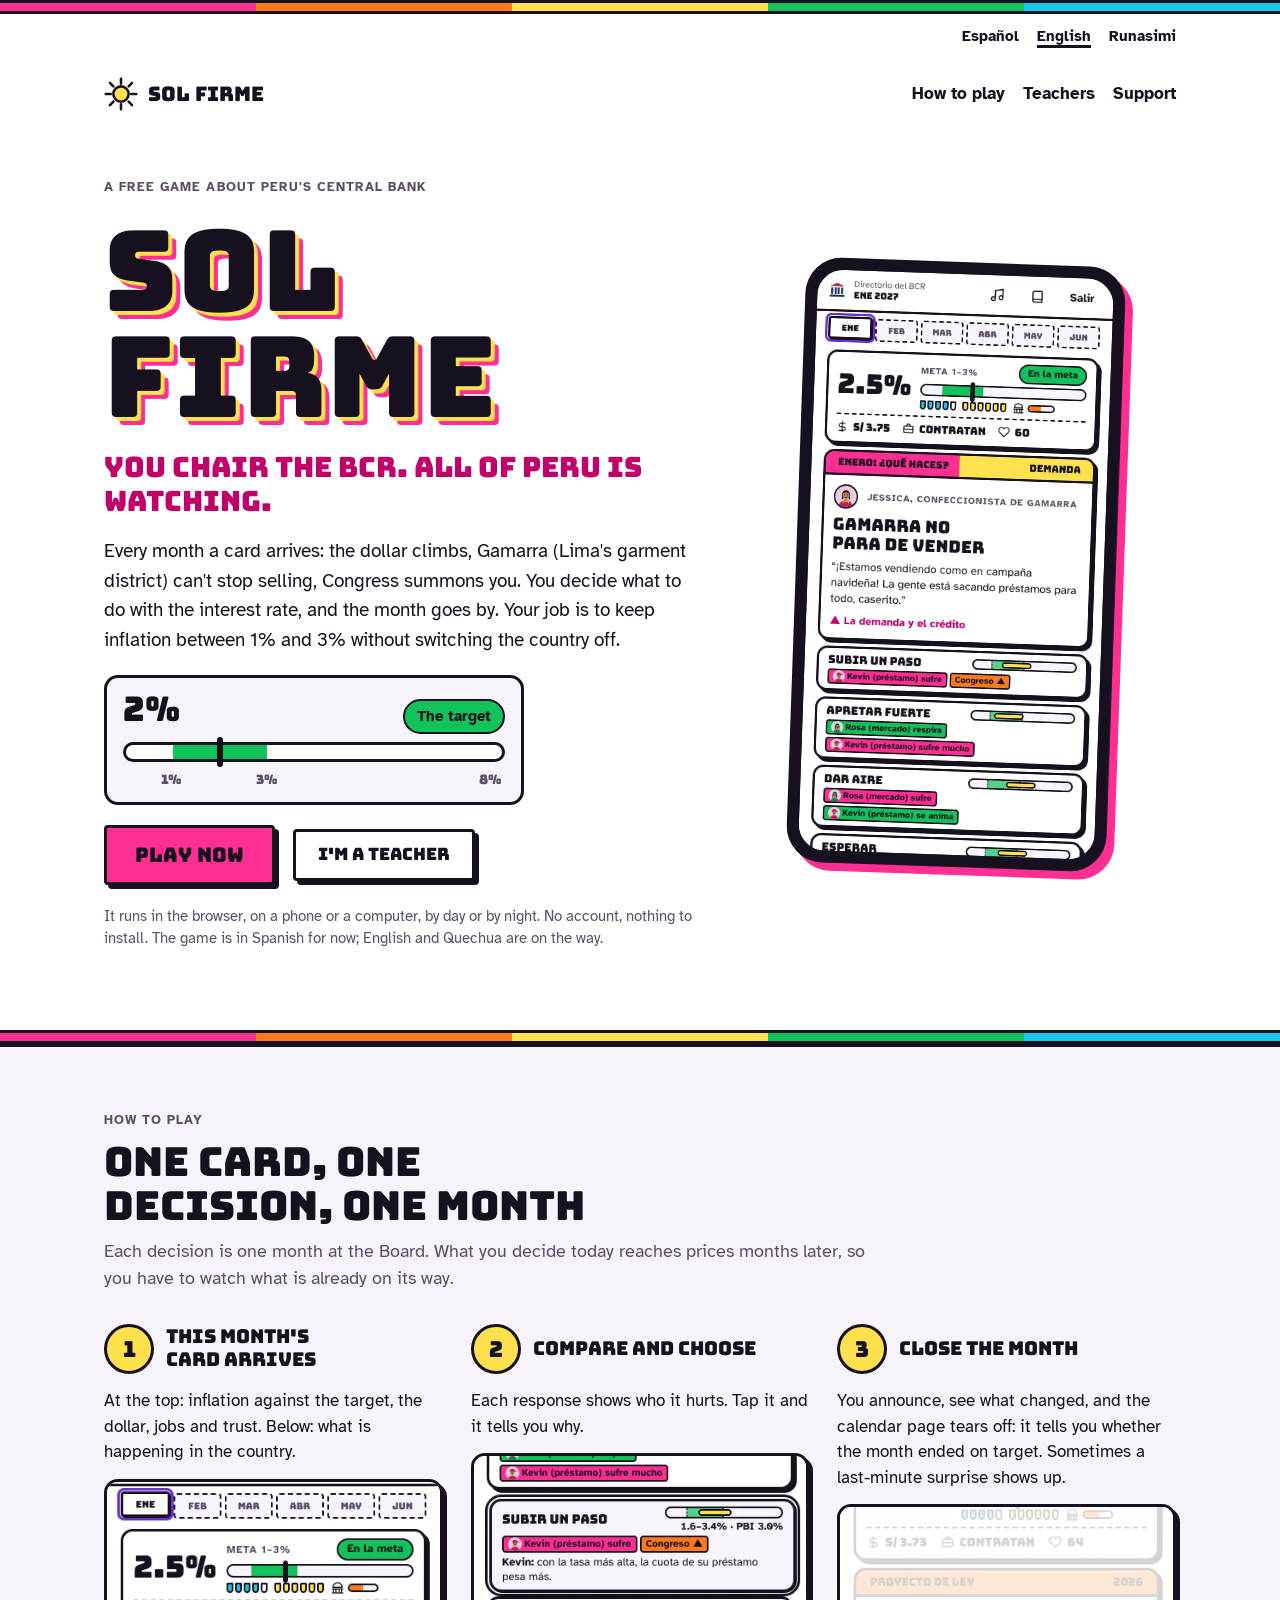
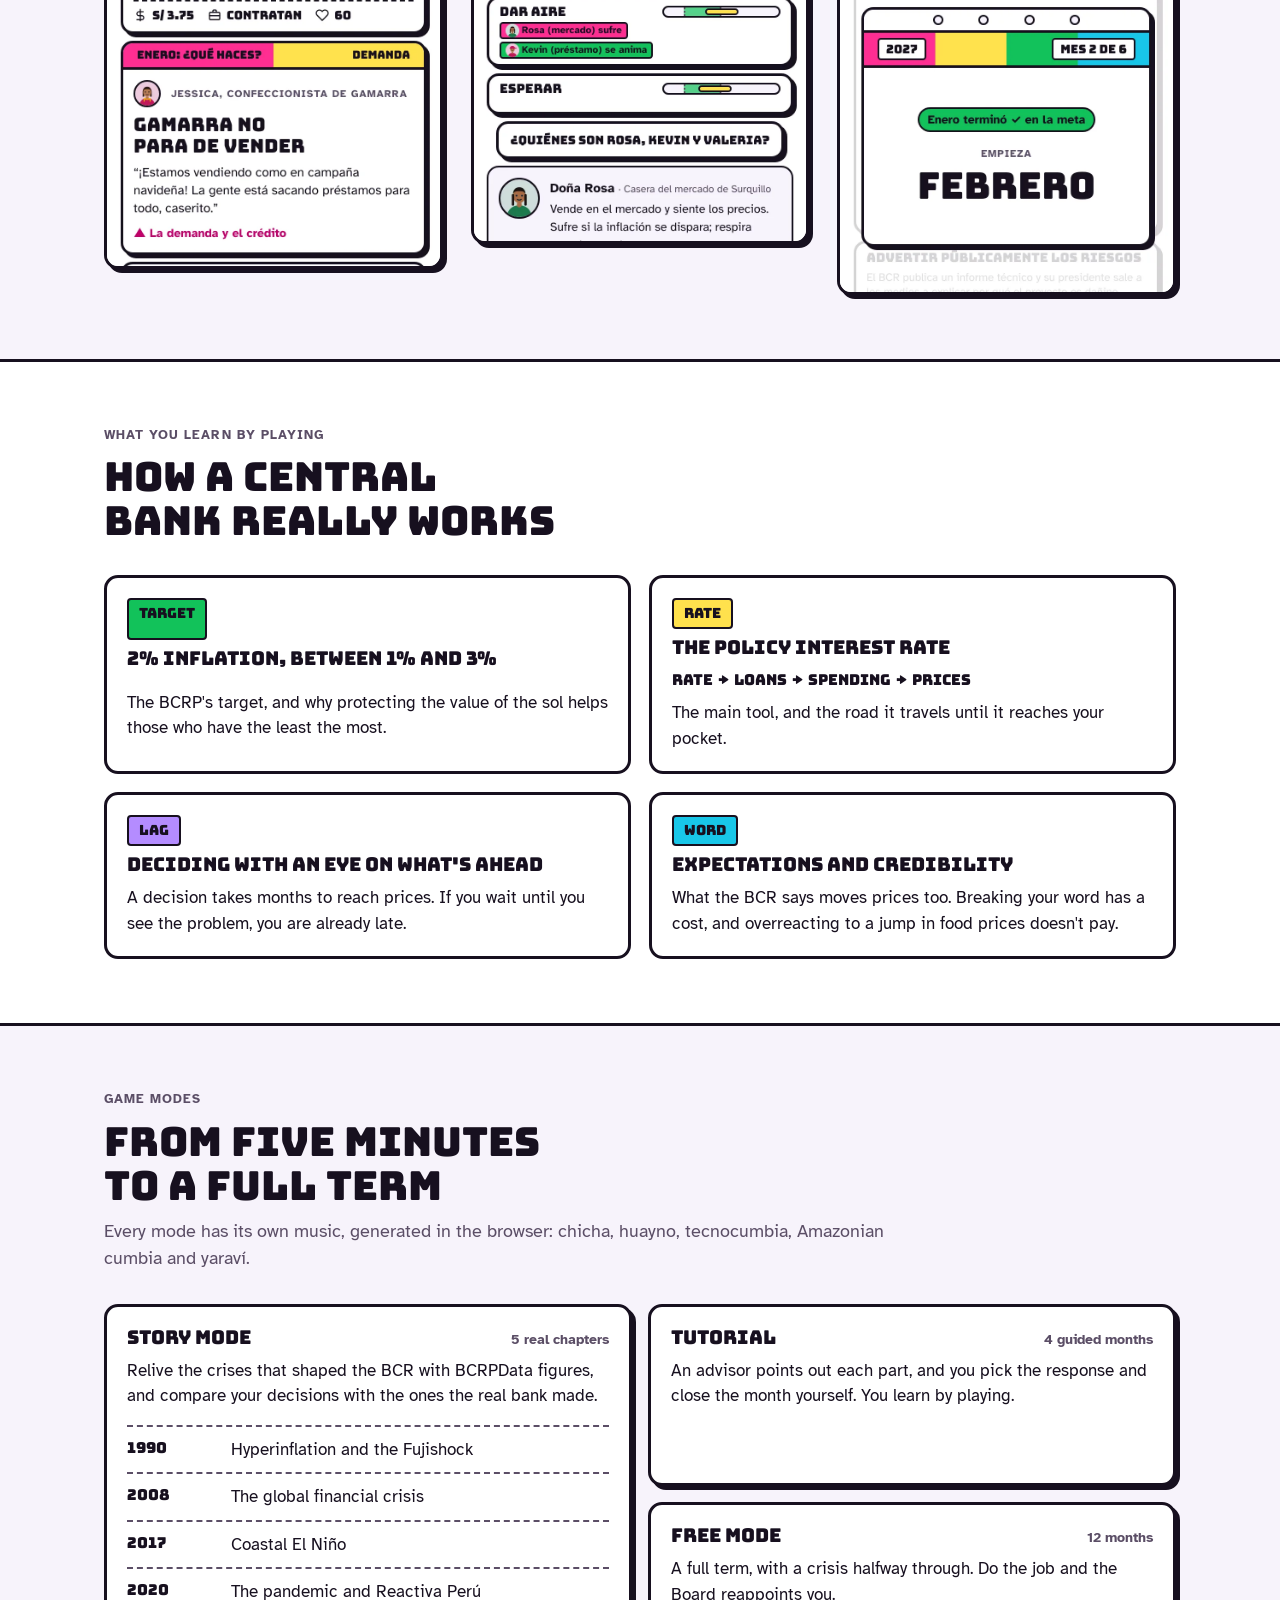
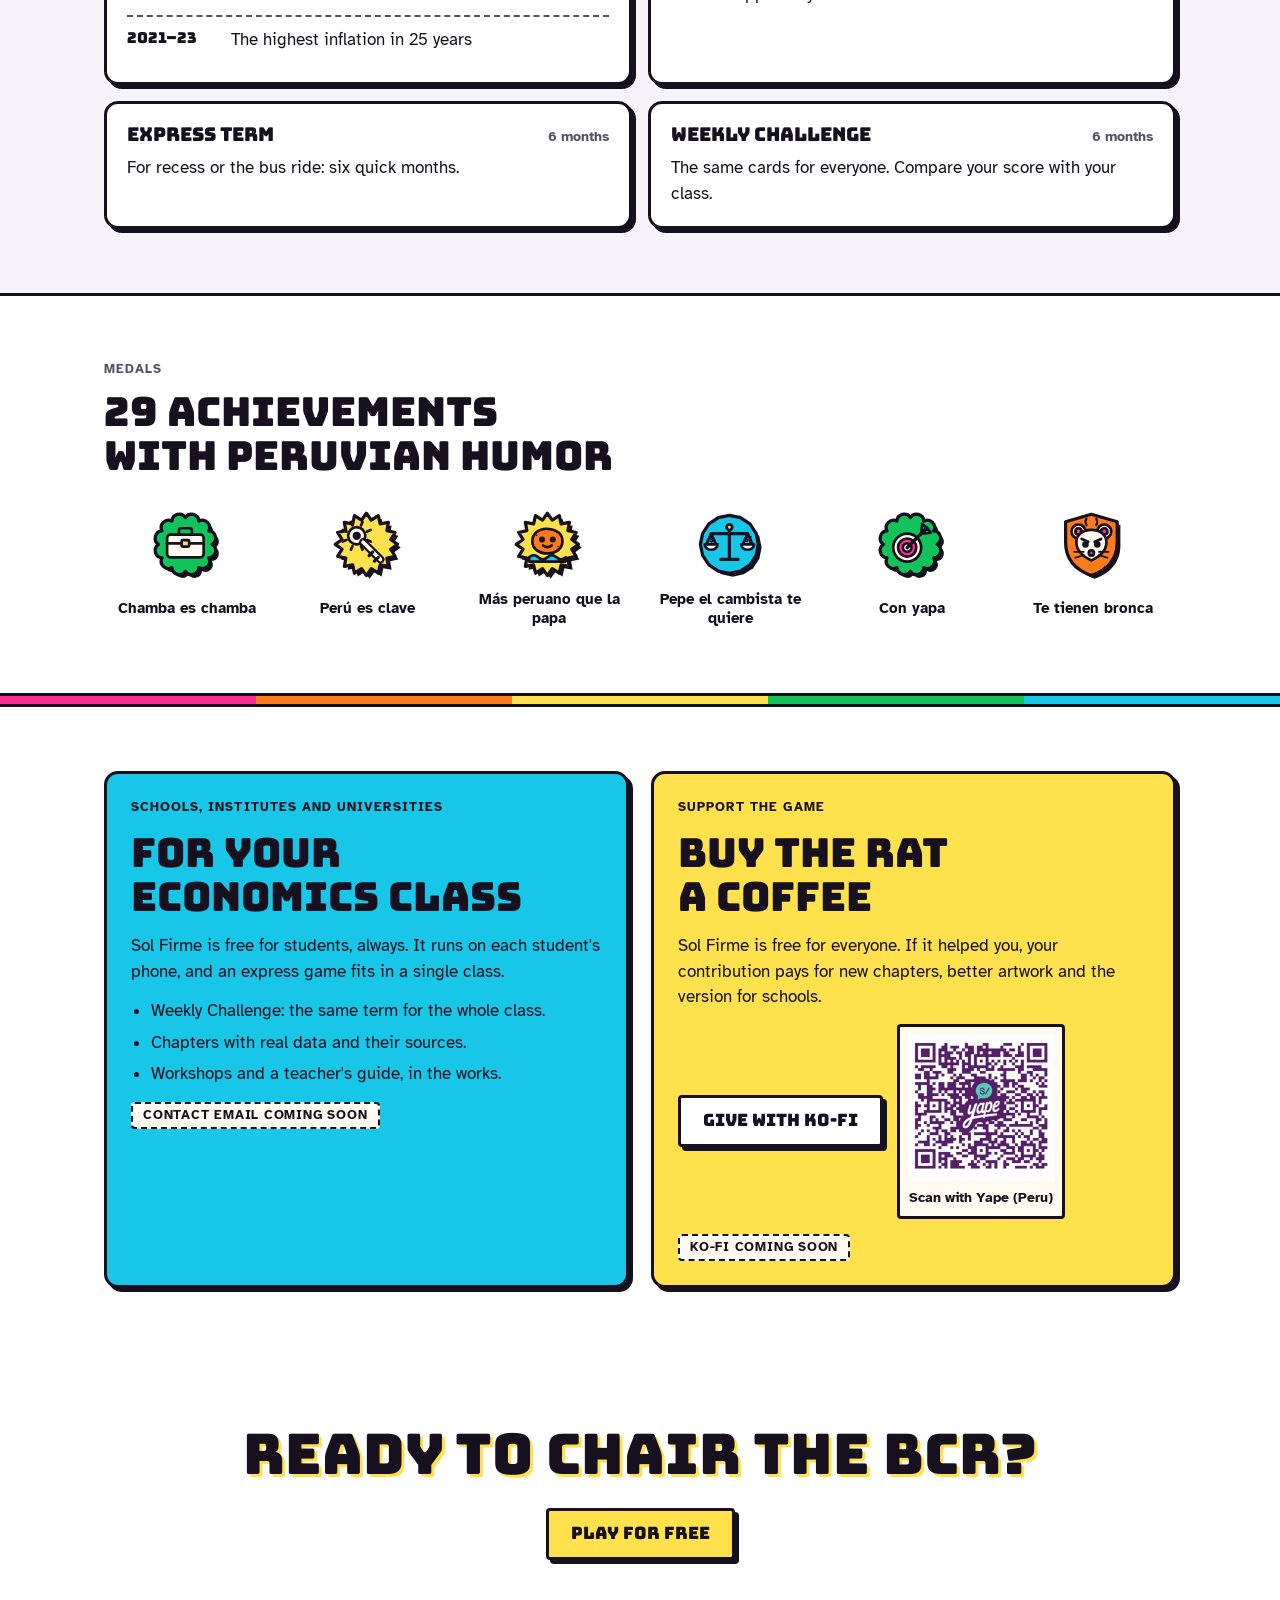
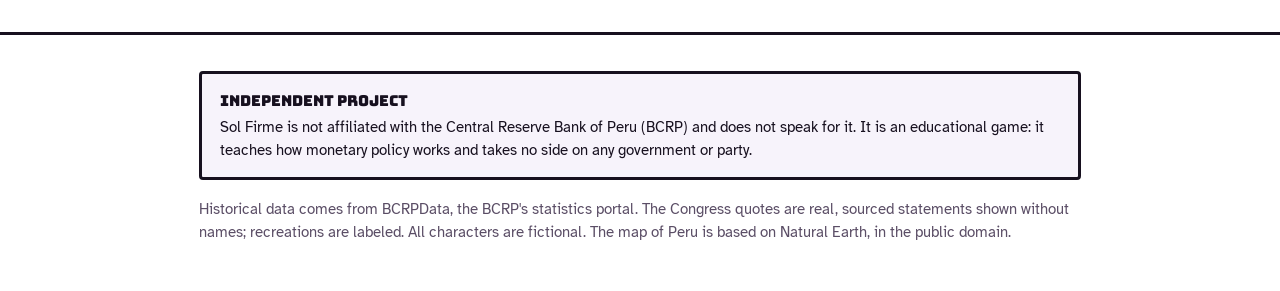
==== site/en/index.html @ 8d049bf6 "Idiomas: la landing en inglés y quechua sureño, con selector de idioma - site/en/ y site/qu/ con la " ====
<!doctype html>
<html lang="en">
<head>
<meta charset="utf-8">
<meta name="viewport" content="width=device-width, initial-scale=1, viewport-fit=cover">
<title>Sol Firme</title>
<meta name="description" content="Sol Firme is a free game: you chair the Central Reserve Bank of Peru and, month after month, keep inflation between 1% and 3% without switching the country off.">
<meta property="og:title" content="Sol Firme · Run Peru's central bank for one term">
<meta property="og:description" content="A free game about monetary policy in Peru. Keep inflation between 1% and 3% without switching the country off.">
<meta property="og:locale" content="en_US">
<link rel="alternate" hreflang="es" href="https://carloshs92.github.io/sol-firme-landing/">
<link rel="alternate" hreflang="en" href="https://carloshs92.github.io/sol-firme-landing/en/">
<link rel="alternate" hreflang="qu" href="https://carloshs92.github.io/sol-firme-landing/qu/">
<link rel="alternate" hreflang="x-default" href="https://carloshs92.github.io/sol-firme-landing/">
<link rel="preconnect" href="https://fonts.googleapis.com">
<link rel="preconnect" href="https://fonts.gstatic.com" crossorigin>
<link href="https://fonts.googleapis.com/css2?family=Atkinson+Hyperlegible:ital,wght@0,400;0,700;1,400&family=Bungee&display=swap" rel="stylesheet">
<link rel="stylesheet" href="../estilo.css">
</head>
<body>

<div class="franja" aria-hidden="true"></div>
<nav class="envoltura idiomas" aria-label="Language">
  <a href="../" hreflang="es" lang="es">Español</a>
  <a href="./" hreflang="en" lang="en" aria-current="page">English</a>
  <a href="../qu/" hreflang="qu" lang="qu">Runasimi</a>
</nav>
<header class="envoltura barra">
  <a class="marca" href="#inicio" aria-label="Sol Firme, home">
    <svg class="sol" viewBox="0 0 40 40" aria-hidden="true"><path d="M20 2v6M20 32v6M2 20h6M32 20h6M7 7l4 4M29 29l4 4M33 7l-4 4M11 29l-4 4"/><circle cx="20" cy="20" r="9"/></svg>
    Sol Firme
  </a>
  <nav aria-label="Sections">
    <a class="ocultable" href="#como">How to play</a>
    <a class="ocultable" href="#docentes">Teachers</a>
    <a href="#apoya">Support</a>
  </nav>
</header>

<main id="inicio">
  <section class="envoltura hero">
    <div class="hero-texto">
      <p class="etiqueta">A free game about Peru's central bank</p>
      <h1 class="titulo">Sol Firme</h1>
      <p class="lema">You chair the BCR. All of Peru is watching.</p>
      <p class="bajada">Every month a card arrives: the dollar climbs, Gamarra (Lima's garment district) can't stop selling, Congress summons you. You decide what to do with the interest rate, and the month goes by. Your job is to keep inflation between 1% and 3% without switching the country off.</p>
      <div class="meta" role="img" aria-label="Inflation thermometer: the BCRP's target is 2%, within a 1% to 3% range.">
        <div class="meta-fila"><span class="meta-cifra">2%</span><span class="pastilla">The target</span></div>
        <div class="tubo"><span class="banda"></span><span class="aguja"></span></div>
        <div class="marcas" aria-hidden="true"><span style="left:12.5%">1%</span><span style="left:37.5%">3%</span><span style="left:96%">8%</span></div>
      </div>
      <div class="acciones">
        <!-- Enlace al juego: está aquí y en "Jugar gratis" al final. -->
        <a class="btn btn-accion" href="https://bcrp-game.carlos-hs-92.workers.dev/">Play now</a>
        <a class="btn" href="#docentes">I'm a teacher</a>
      </div>
      <p class="nota">It runs in the browser, on a phone or a computer, by day or by night. No account, nothing to install. The game is in Spanish for now; English and Quechua are on the way.</p>
    </div>
    <div class="celular">
      <img class="dia" src="../img/turno-dia.webp" width="780" height="1530" alt="Game screen: inflation at 2.5%, on target, this month's card and the responses to choose from.">
      <img class="noche" src="../img/turno-noche.webp" width="780" height="1530" alt="Game screen: inflation at 2.5%, on target, this month's card and the responses to choose from.">
    </div>
  </section>

  <div class="franja" aria-hidden="true"></div>

  <section class="fondo-superficie" id="como">
    <div class="envoltura seccion">
      <div class="seccion-cabeza">
        <p class="etiqueta">How to play</p>
        <h2>One card, one decision, one month</h2>
        <p>Each decision is one month at the Board. What you decide today reaches prices months later, so you have to watch what is already on its way.</p>
      </div>
      <ol class="pasos">
        <li class="paso">
          <div class="paso-cabeza"><h3>This month's card arrives</h3></div>
          <p>At the top: inflation against the target, the dollar, jobs and trust. Below: what is happening in the country.</p>
          <div class="captura">
            <img class="dia" src="../img/carta-dia.webp" width="780" height="900" alt="The board with inflation on target and this month's card: Gamarra can't stop selling." loading="lazy">
            <img class="noche" src="../img/carta-noche.webp" width="780" height="900" alt="The board with inflation on target and this month's card: Gamarra can't stop selling." loading="lazy">
          </div>
        </li>
        <li class="paso">
          <div class="paso-cabeza"><h3>Compare and choose</h3></div>
          <p>Each response shows who it hurts. Tap it and it tells you why.</p>
          <div class="captura">
            <img class="dia" src="../img/elegida-dia.webp" width="780" height="900" alt="The response "Subir un paso" (raise one step) selected: Kevin suffers because his loan payment gets heavier." loading="lazy">
            <img class="noche" src="../img/elegida-noche.webp" width="780" height="900" alt="The response "Subir un paso" (raise one step) selected: Kevin suffers because his loan payment gets heavier." loading="lazy">
          </div>
        </li>
        <li class="paso">
          <div class="paso-cabeza"><h3>Close the month</h3></div>
          <p>You announce, see what changed, and the calendar page tears off: it tells you whether the month ended on target. Sometimes a last-minute surprise shows up.</p>
          <div class="captura">
            <img class="dia" src="../img/almanaque-dia.webp" width="780" height="900" alt="The calendar page: January ended on target, February begins." loading="lazy">
            <img class="noche" src="../img/almanaque-noche.webp" width="780" height="900" alt="The calendar page: January ended on target, February begins." loading="lazy">
          </div>
        </li>
      </ol>
    </div>
  </section>

  <section class="envoltura seccion" id="aprendes">
    <div class="seccion-cabeza">
      <p class="etiqueta">What you learn by playing</p>
      <h2>How a central bank really works</h2>
    </div>
    <div class="ideas">
      <article class="idea">
        <span class="idea-sello" style="background:var(--verde)">Target</span>
        <h3>2% inflation, between 1% and 3%</h3>
        <p>The BCRP's target, and why protecting the value of the sol helps those who have the least the most.</p>
      </article>
      <article class="idea">
        <span class="idea-sello" style="background:var(--amarillo)">Rate</span>
        <h3>The policy interest rate</h3>
        <p class="cadena">Rate → loans → spending → prices</p>
        <p>The main tool, and the road it travels until it reaches your pocket.</p>
      </article>
      <article class="idea">
        <span class="idea-sello" style="background:var(--lila)">Lag</span>
        <h3>Deciding with an eye on what's ahead</h3>
        <p>A decision takes months to reach prices. If you wait until you see the problem, you are already late.</p>
      </article>
      <article class="idea">
        <span class="idea-sello" style="background:var(--cian)">Word</span>
        <h3>Expectations and credibility</h3>
        <p>What the BCR says moves prices too. Breaking your word has a cost, and overreacting to a jump in food prices doesn't pay.</p>
      </article>
    </div>
  </section>

  <section class="fondo-superficie" id="modos">
    <div class="envoltura seccion">
      <div class="seccion-cabeza">
        <p class="etiqueta">Game modes</p>
        <h2>From five minutes to a full term</h2>
        <p>Every mode has its own music, generated in the browser: chicha, huayno, tecnocumbia, Amazonian cumbia and yaraví.</p>
      </div>
      <div class="modos">
        <article class="modo modo-historia">
          <div class="modo-cabeza"><h3>Story Mode</h3><span class="duracion">5 real chapters</span></div>
          <p>Relive the crises that shaped the BCR with BCRPData figures, and compare your decisions with the ones the real bank made.</p>
          <ul class="capitulos">
            <li><b>1990</b><span>Hyperinflation and the Fujishock</span></li>
            <li><b>2008</b><span>The global financial crisis</span></li>
            <li><b>2017</b><span>Coastal El Niño</span></li>
            <li><b>2020</b><span>The pandemic and Reactiva Perú</span></li>
            <li><b>2021–23</b><span>The highest inflation in 25 years</span></li>
          </ul>
        </article>
        <article class="modo">
          <div class="modo-cabeza"><h3>Tutorial</h3><span class="duracion">4 guided months</span></div>
          <p>An advisor points out each part, and you pick the response and close the month yourself. You learn by playing.</p>
        </article>
        <article class="modo">
          <div class="modo-cabeza"><h3>Free Mode</h3><span class="duracion">12 months</span></div>
          <p>A full term, with a crisis halfway through. Do the job and the Board reappoints you.</p>
        </article>
        <article class="modo">
          <div class="modo-cabeza"><h3>Express Term</h3><span class="duracion">6 months</span></div>
          <p>For recess or the bus ride: six quick months.</p>
        </article>
        <article class="modo">
          <div class="modo-cabeza"><h3>Weekly Challenge</h3><span class="duracion">6 months</span></div>
          <p>The same cards for everyone. Compare your score with your class.</p>
        </article>
      </div>
    </div>
  </section>

  <section class="envoltura seccion" id="medallas">
    <div class="seccion-cabeza">
      <p class="etiqueta">Medals</p>
      <h2>29 achievements with Peruvian humor</h2>
    </div>
    <div class="medallas">
      <div class="medalla"><svg class="medal m-verde" width="72" height="72" viewBox="0 0 67 67" aria-hidden="true"> <path class="m-sombra" transform="translate(3 3)" d="M32.0 7.0A6.8 6.8 0 0 1 44.5 10.3A6.8 6.8 0 0 1 53.7 19.5A6.8 6.8 0 0 1 57.0 32.0A6.8 6.8 0 0 1 53.7 44.5A6.8 6.8 0 0 1 44.5 53.7A6.8 6.8 0 0 1 32.0 57.0A6.8 6.8 0 0 1 19.5 53.7A6.8 6.8 0 0 1 10.3 44.5A6.8 6.8 0 0 1 7.0 32.0A6.8 6.8 0 0 1 10.3 19.5A6.8 6.8 0 0 1 19.5 10.3A6.8 6.8 0 0 1 32.0 7.0Z"/> <path class="m-cuerpo" d="M32.0 7.0A6.8 6.8 0 0 1 44.5 10.3A6.8 6.8 0 0 1 53.7 19.5A6.8 6.8 0 0 1 57.0 32.0A6.8 6.8 0 0 1 53.7 44.5A6.8 6.8 0 0 1 44.5 53.7A6.8 6.8 0 0 1 32.0 57.0A6.8 6.8 0 0 1 19.5 53.7A6.8 6.8 0 0 1 10.3 44.5A6.8 6.8 0 0 1 7.0 32.0A6.8 6.8 0 0 1 10.3 19.5A6.8 6.8 0 0 1 19.5 10.3A6.8 6.8 0 0 1 32.0 7.0Z"/> <g class="m-art"><path d="M26 23v-4a2 2 0 0 1 2-2h8a2 2 0 0 1 2 2v4"/><rect class="p" x="15" y="23" width="34" height="21" rx="3"/> <path d="M15 31h34"/><rect class="y" x="28.5" y="28" width="7" height="6" rx="1"/></g> </svg><strong lang="es">Chamba es chamba</strong></div>
      <div class="medalla"><svg class="medal m-amarillo" width="72" height="72" viewBox="0 0 67 67" aria-hidden="true"> <path class="m-sombra" transform="translate(3 3)" d="M32.0 3.0L36.5 9.4L43.1 5.2L44.8 12.9L52.5 11.5L51.1 19.2L58.8 20.9L54.6 27.5L61.0 32.0L54.6 36.5L58.8 43.1L51.1 44.8L52.5 52.5L44.8 51.1L43.1 58.8L36.5 54.6L32.0 61.0L27.5 54.6L20.9 58.8L19.2 51.1L11.5 52.5L12.9 44.8L5.2 43.1L9.4 36.5L3.0 32.0L9.4 27.5L5.2 20.9L12.9 19.2L11.5 11.5L19.2 12.9L20.9 5.2L27.5 9.4Z"/> <path class="m-cuerpo" d="M32.0 3.0L36.5 9.4L43.1 5.2L44.8 12.9L52.5 11.5L51.1 19.2L58.8 20.9L54.6 27.5L61.0 32.0L54.6 36.5L58.8 43.1L51.1 44.8L52.5 52.5L44.8 51.1L43.1 58.8L36.5 54.6L32.0 61.0L27.5 54.6L20.9 58.8L19.2 51.1L11.5 52.5L12.9 44.8L5.2 43.1L9.4 36.5L3.0 32.0L9.4 27.5L5.2 20.9L12.9 19.2L11.5 11.5L19.2 12.9L20.9 5.2L27.5 9.4Z"/> <g class="m-art"><path d="M32.7 28.0L35.9 29.4M27.0 33.7L28.4 36.9M19.0 33.7L17.6 36.9M13.3 28.0L10.1 29.4M13.3 20.0L10.1 18.6M19.0 14.3L17.6 11.1M27.0 14.3L28.4 11.1M32.7 20.0L35.9 18.6"/><circle class="p" cx="23" cy="24" r="8"/><circle class="k" cx="23" cy="24" r="2.6"/> <path class="w7" d="M29 30l16 16"/><path class="w4p" d="M29 30l16 16"/><path class="w3" d="M38 39l-3.5 3.5M43 44l-3.5 3.5"/></g> </svg><strong lang="es">Perú es clave</strong></div>
      <div class="medalla"><svg class="medal m-amarillo" width="72" height="72" viewBox="0 0 67 67" aria-hidden="true"> <path class="m-sombra" transform="translate(3 3)" d="M32.0 3.0L36.5 9.4L43.1 5.2L44.8 12.9L52.5 11.5L51.1 19.2L58.8 20.9L54.6 27.5L61.0 32.0L54.6 36.5L58.8 43.1L51.1 44.8L52.5 52.5L44.8 51.1L43.1 58.8L36.5 54.6L32.0 61.0L27.5 54.6L20.9 58.8L19.2 51.1L11.5 52.5L12.9 44.8L5.2 43.1L9.4 36.5L3.0 32.0L9.4 27.5L5.2 20.9L12.9 19.2L11.5 11.5L19.2 12.9L20.9 5.2L27.5 9.4Z"/> <path class="m-cuerpo" d="M32.0 3.0L36.5 9.4L43.1 5.2L44.8 12.9L52.5 11.5L51.1 19.2L58.8 20.9L54.6 27.5L61.0 32.0L54.6 36.5L58.8 43.1L51.1 44.8L52.5 52.5L44.8 51.1L43.1 58.8L36.5 54.6L32.0 61.0L27.5 54.6L20.9 58.8L19.2 51.1L11.5 52.5L12.9 44.8L5.2 43.1L9.4 36.5L3.0 32.0L9.4 27.5L5.2 20.9L12.9 19.2L11.5 11.5L19.2 12.9L20.9 5.2L27.5 9.4Z"/> <g class="m-art"><path class="c" d="M15 44q4.25-4 8.5 0t8.5 0 8.5 0 8.5 0v4H15z"/> <path class="n" d="M18 29c0-7 6-12 14-11.5 9 .5 14 5 14 11.5 0 7-6 11.5-14 11.5S18 36 18 29z"/> <circle class="k" cx="27" cy="27.5" r="1.6"/><circle class="k" cx="37" cy="27.5" r="1.6"/><path d="M28 33q4 3 8 0"/> <path class="s15" d="M22 23.5h.01M42 34h.01M40.5 21h.01"/></g> </svg><strong lang="es">Más peruano que la papa</strong></div>
      <div class="medalla"><svg class="medal m-cian" width="72" height="72" viewBox="0 0 67 67" aria-hidden="true"> <path class="m-sombra" transform="translate(3 3)" d="M42.3 7.1L51.1 12.9L56.9 21.7L59.0 32.0L56.9 42.3L51.1 51.1L42.3 56.9L32.0 59.0L21.7 56.9L12.9 51.1L7.1 42.3L5.0 32.0L7.1 21.7L12.9 12.9L21.7 7.1L32.0 5.0Z"/> <path class="m-cuerpo" d="M42.3 7.1L51.1 12.9L56.9 21.7L59.0 32.0L56.9 42.3L51.1 51.1L42.3 56.9L32.0 59.0L21.7 56.9L12.9 51.1L7.1 42.3L5.0 32.0L7.1 21.7L12.9 12.9L21.7 7.1L32.0 5.0Z"/> <g class="m-art"><path class="w3" d="M32 17v27M24 46h16M15 22h34"/><circle class="y" cx="32" cy="16" r="2.6"/> <path d="M15 22l-4.5 10M15 22l4.5 10M49 22l-4.5 10M49 22l4.5 10"/> <path class="p" d="M9 32h12a6 5 0 0 1-12 0z"/><path class="p" d="M43 32h12a6 5 0 0 1-12 0z"/> <text class="m-txt" x="15" y="30" font-size="7.5" text-anchor="middle">$</text><text class="m-txt" x="49" y="30" font-size="7" text-anchor="middle">S/</text></g> </svg><strong lang="es">Pepe el cambista te quiere</strong></div>
      <div class="medalla"><svg class="medal m-verde" width="72" height="72" viewBox="0 0 67 67" aria-hidden="true"> <path class="m-sombra" transform="translate(3 3)" d="M32.0 7.0A6.8 6.8 0 0 1 44.5 10.3A6.8 6.8 0 0 1 53.7 19.5A6.8 6.8 0 0 1 57.0 32.0A6.8 6.8 0 0 1 53.7 44.5A6.8 6.8 0 0 1 44.5 53.7A6.8 6.8 0 0 1 32.0 57.0A6.8 6.8 0 0 1 19.5 53.7A6.8 6.8 0 0 1 10.3 44.5A6.8 6.8 0 0 1 7.0 32.0A6.8 6.8 0 0 1 10.3 19.5A6.8 6.8 0 0 1 19.5 10.3A6.8 6.8 0 0 1 32.0 7.0Z"/> <path class="m-cuerpo" d="M32.0 7.0A6.8 6.8 0 0 1 44.5 10.3A6.8 6.8 0 0 1 53.7 19.5A6.8 6.8 0 0 1 57.0 32.0A6.8 6.8 0 0 1 53.7 44.5A6.8 6.8 0 0 1 44.5 53.7A6.8 6.8 0 0 1 32.0 57.0A6.8 6.8 0 0 1 19.5 53.7A6.8 6.8 0 0 1 10.3 44.5A6.8 6.8 0 0 1 7.0 32.0A6.8 6.8 0 0 1 10.3 19.5A6.8 6.8 0 0 1 19.5 10.3A6.8 6.8 0 0 1 32.0 7.0Z"/> <g class="m-art"><circle class="p" cx="29" cy="35" r="13"/><circle class="f" cx="29" cy="35" r="8.5"/><circle class="p" cx="29" cy="35" r="4"/> <path class="w3" d="M29 35 44 20"/><path class="c" d="M42 22l1-9 5 4zM42 22l9-1-4-5z"/></g> </svg><strong lang="es">Con yapa</strong></div>
      <div class="medalla"><svg class="medal m-naranja" width="72" height="72" viewBox="0 0 67 67" aria-hidden="true"> <path class="m-sombra" transform="translate(3 3)" d="M32 4 56 11v19c0 16-10 26-24 31C18 56 8 46 8 30V11z"/> <path class="m-cuerpo" d="M32 4 56 11v19c0 16-10 26-24 31C18 56 8 46 8 30V11z"/> <g class="m-art"><circle class="p" cx="20" cy="20" r="6.5"/><circle class="p" cx="44" cy="20" r="6.5"/> <circle class="f" cx="20" cy="20" r="3"/><circle class="f" cx="44" cy="20" r="3"/> <path class="p" d="M18 30c0-7 6-11.5 14-11.5S46 23 46 30c0 8-7 14-14 17-7-3-14-9-14-17z"/> <path d="M23 27l6 2.5M41 27l-6 2.5"/><circle class="k" cx="26.5" cy="32" r="1.8"/><circle class="k" cx="37.5" cy="32" r="1.8"/> <circle class="f" cx="32" cy="40" r="2.4"/><path class="s15" d="M25 39h-9M25 42l-8 2.5M39 39h9M39 42l8 2.5"/> <path class="s2" d="M27.5 14q-2-3 0-6M36.5 14q2-3 0-6"/></g> </svg><strong lang="es">Te tienen bronca</strong></div>
    </div>
  </section>

  <div class="franja" aria-hidden="true"></div>

  <section class="envoltura seccion">
    <div class="dos">
      <article class="letrero letrero-cian" id="docentes">
        <p class="etiqueta" style="color:inherit">Schools, institutes and universities</p>
        <h2>For your economics class</h2>
        <p>Sol Firme is free for students, always. It runs on each student's phone, and an express game fits in a single class.</p>
        <ul>
          <li>Weekly Challenge: the same term for the whole class.</li>
          <li>Chapters with real data and their sources.</li>
          <li>Workshops and a teacher's guide, in the works.</li>
        </ul>
        <p><span class="pendiente">Contact email coming soon</span></p>
      </article>
      <article class="letrero letrero-amarillo" id="apoya">
        <p class="etiqueta" style="color:inherit">Support the game</p>
        <h2>Buy the rat a coffee</h2>
        <p>Sol Firme is free for everyone. If it helped you, your contribution pays for new chapters, better artwork and the version for schools.</p>
        <div class="pagos">
          <a class="btn" href="#apoya">Give with Ko-fi</a>
          <figure class="qr"><img src="../img/yape-qr.webp" width="480" height="480" alt="Yape QR code to support Sol Firme."><figcaption>Scan with Yape (Peru)</figcaption></figure>
        </div>
        <p><span class="pendiente">Ko-fi coming soon</span></p>
      </article>
    </div>
  </section>

  <section class="envoltura cierre">
    <h2>Ready to chair the BCR?</h2>
    <a class="btn btn-amarillo" href="https://bcrp-game.carlos-hs-92.workers.dev/">Play for free</a>
  </section>
</main>

<footer>
  <div class="envoltura pie">
    <p class="aviso"><strong>Independent project</strong>Sol Firme is not affiliated with the Central Reserve Bank of Peru (BCRP) and does not speak for it. It is an educational game: it teaches how monetary policy works and takes no side on any government or party.</p>
    <p>Historical data comes from BCRPData, the BCRP's statistics portal. The Congress quotes are real, sourced statements shown without names; recreations are labeled. All characters are fictional. The map of Peru is based on Natural Earth, in the public domain.</p>
  </div>
</footer>
</body>
</html>
---- site/estilo.css ----
/* Diseño: cartel chicha de una columna en celular (franjas de color, contorno grueso, sombra dura);
   en escritorio el hero se abre en dos columnas con el celular a la derecha.
   Tokens: copia de src/tokens.css del juego (design system "Sol Firme Chicha"). */
:root {
  --fondo: #ffffff;  --superficie: #f7f3fb;
  --tinta: #17101f;  --tinta-suave: #5b4e66;  --tinta-sobre-color: #17101f;  --trazo: #17101f;
  --papel: #fffaf0;
  --fucsia: #ff2e93; --amarillo: #ffe14d; --naranja: #ff7a1a; --verde: #12c25a; --cian: #18c6e8; --lila: #b48cff;
  --alerta-texto: #c2006a; --meta-texto: #0b7a3a; --foco: #6b2fd6;
  --sombra-sticker: 4px 4px 0 #17101f; --sombra-presionada: 1px 1px 0 #17101f;
  --sombra-accion: 4px 4px 0 #17101f;  --sombra-accion-presionada: 1px 1px 0 #17101f;
  --borde-grueso: 3px; --borde-fino: 2px;
  --radio-letrero: 4px; --radio-carta: 14px; --radio-pastilla: 999px;
  --font-cartel: "Bungee", "Arial Black", Impact, sans-serif;
  --font-texto: "Atkinson Hyperlegible", system-ui, sans-serif;
  --ver-dia: block; --ver-noche: none;
  color-scheme: light;
}
@media (prefers-color-scheme: dark) {
  :root:not([data-theme="light"]):not([data-theme="dia"]) {
    --fondo: #120d18; --superficie: #1e1726; --tinta: #fff7e8; --tinta-suave: #c9bbd6; --trazo: #fff7e8;
    --fucsia: #ff4fa6; --naranja: #ff8a33; --verde: #2fe07a; --cian: #3fd6f2; --lila: #c4a3ff;
    --alerta-texto: #ff7cbd; --meta-texto: #5eeb98; --foco: #ffe14d;
    --sombra-sticker: 4px 4px 0 #ff4fa6; --sombra-presionada: 1px 1px 0 #ff4fa6;
    --sombra-accion: 4px 4px 0 #fff7e8; --sombra-accion-presionada: 1px 1px 0 #fff7e8;
    --ver-dia: none; --ver-noche: block; color-scheme: dark;
  }
}
:root[data-theme="dark"], :root[data-theme="noche"] {
  --fondo: #120d18; --superficie: #1e1726; --tinta: #fff7e8; --tinta-suave: #c9bbd6; --trazo: #fff7e8;
  --fucsia: #ff4fa6; --naranja: #ff8a33; --verde: #2fe07a; --cian: #3fd6f2; --lila: #c4a3ff;
  --alerta-texto: #ff7cbd; --meta-texto: #5eeb98; --foco: #ffe14d;
  --sombra-sticker: 4px 4px 0 #ff4fa6; --sombra-presionada: 1px 1px 0 #ff4fa6;
  --sombra-accion: 4px 4px 0 #fff7e8; --sombra-accion-presionada: 1px 1px 0 #fff7e8;
  --ver-dia: none; --ver-noche: block; color-scheme: dark;
}

* { box-sizing: border-box; }
html { scroll-behavior: smooth; }
@media (prefers-reduced-motion: reduce) { html { scroll-behavior: auto; } *, *::before, *::after { animation: none !important; transition: none !important; } }
body { margin: 0; background: var(--fondo); color: var(--tinta); font-family: var(--font-texto); font-size: 17px; line-height: 1.5; }
img { max-width: 100%; display: block; }
a { color: inherit; }
:focus-visible { outline: 3px solid var(--foco); outline-offset: 3px; }
.dia { display: var(--ver-dia); } .noche { display: var(--ver-noche); }

.envoltura { max-width: 1120px; margin-inline: auto; padding-inline: 16px; }
@media (min-width: 600px) { .envoltura { padding-inline: 24px; } }

/* Franja chicha: los cinco colores del cartel, de borde a borde. */
.franja { height: 14px; background: linear-gradient(90deg,
  var(--fucsia) 0 20%, var(--naranja) 20% 40%, var(--amarillo) 40% 60%, var(--verde) 60% 80%, var(--cian) 80% 100%);
  border-block: var(--borde-grueso) solid var(--trazo); }

.etiqueta { font-size: 13px; font-weight: 700; text-transform: uppercase; letter-spacing: .08em; color: var(--tinta-suave); margin: 0; }
h1, h2, h3 { font-family: var(--font-cartel); font-weight: 400; margin: 0; text-wrap: balance; }
h2 { font-size: clamp(26px, 6vw, 40px); line-height: 1.1; }
h3 { font-size: 19px; line-height: 1.2; }
p { margin: 0; }

/* Botones del design system: contorno grueso y sombra dura; uno solo fucsia por pantalla. */
.btn { display: inline-flex; align-items: center; justify-content: center; gap: 10px; min-height: 52px; padding: 0 22px;
  font-family: var(--font-cartel); font-size: 17px; text-decoration: none; white-space: nowrap; color: var(--tinta);
  background: var(--fondo); border: var(--borde-grueso) solid var(--trazo); border-radius: var(--radio-letrero);
  box-shadow: var(--sombra-sticker); transition: transform .08s, box-shadow .08s; }
.btn:active { transform: translate(3px, 3px); box-shadow: var(--sombra-presionada); }
.btn-accion { background: var(--fucsia); color: var(--tinta-sobre-color); box-shadow: var(--sombra-accion); font-size: 20px; min-height: 60px; padding: 0 28px; }
.btn-accion:active { box-shadow: var(--sombra-accion-presionada); }
.btn-amarillo { background: var(--amarillo); color: var(--tinta-sobre-color); }
@media (hover: hover) { .btn:hover { transform: translate(-1px, -1px); } }

/* Barra superior */
.barra { display: flex; align-items: center; justify-content: space-between; gap: 12px; padding-block: 14px; }
.marca { font-family: var(--font-cartel); font-size: 20px; text-decoration: none; display: flex; align-items: center; gap: 10px; }
.sol { width: 34px; height: 34px; flex: none; }
.sol circle { fill: var(--amarillo); stroke: var(--trazo); stroke-width: 3; }
.sol path { stroke: var(--trazo); stroke-width: 3; stroke-linecap: round; }
.barra nav { display: flex; gap: 18px; font-weight: 700; }
.barra nav a { text-decoration: none; min-height: 44px; display: inline-flex; align-items: center; }
.barra nav a:hover { text-decoration: underline; text-decoration-thickness: 3px; }
@media (max-width: 599px) { .barra nav .ocultable { display: none; } }

/* Hero */
.hero { display: grid; gap: 36px; padding-block: 28px 56px; align-items: center; }
@media (min-width: 900px) { .hero { grid-template-columns: 1.15fr .85fr; padding-block: 48px 80px; } }
.hero-texto { display: grid; gap: 20px; min-width: 0; }
.titulo { font-size: clamp(56px, 16vw, 112px); line-height: .95; letter-spacing: .01em;
  text-shadow: 4px 4px 0 var(--amarillo), 8px 8px 0 var(--fucsia); }
.lema { font-family: var(--font-cartel); font-size: clamp(20px, 4.6vw, 28px); line-height: 1.2; color: var(--alerta-texto); }
.bajada { font-size: 19px; line-height: 1.55; max-width: 34em; }
.acciones { display: flex; flex-wrap: wrap; gap: 14px 18px; align-items: center; }
.nota { font-size: 15px; color: var(--tinta-suave); }

/* El termómetro de la meta: el mismo instrumento del juego. */
.meta { display: grid; gap: 8px; max-width: 420px; padding: 14px 16px 12px; background: var(--superficie);
  border: var(--borde-grueso) solid var(--trazo); border-radius: var(--radio-carta); }
.meta-fila { display: flex; justify-content: space-between; align-items: baseline; gap: 12px; }
.meta-cifra { font-family: var(--font-cartel); font-size: 34px; line-height: 1; font-variant-numeric: tabular-nums; }
.pastilla { display: inline-block; padding: 4px 12px; font-weight: 700; font-size: 15px; border: var(--borde-fino) solid var(--trazo);
  border-radius: var(--radio-pastilla); background: var(--verde); color: var(--tinta-sobre-color); }
.tubo { position: relative; height: 20px; border: var(--borde-grueso) solid var(--trazo); border-radius: var(--radio-pastilla); background: var(--fondo); }
/* Escala 0–8%: la banda 1–3% va de 12.5% a 37.5% del tubo. */
.tubo .banda { position: absolute; inset-block: 0; left: 12.5%; width: 25%; background: var(--verde); }
.tubo .aguja { position: absolute; top: -8px; bottom: -8px; left: calc(25% - 3px); width: 6px; border-radius: 3px; background: var(--trazo);
  animation: aguja 4.5s ease-in-out infinite; }
@keyframes aguja { 0%, 100% { left: calc(25% - 3px); } 30% { left: calc(33% - 3px); } 60% { left: calc(19% - 3px); } }
.marcas { position: relative; height: 20px; font-family: var(--font-cartel); font-size: 13px; color: var(--tinta-suave); font-variant-numeric: tabular-nums; }
.marcas span { position: absolute; transform: translateX(-50%); }

/* Celular con la captura real */
.celular { justify-self: center; width: min(320px, 82vw); padding: 12px; background: var(--trazo); border-radius: 36px;
  box-shadow: 8px 8px 0 var(--fucsia); transform: rotate(2deg); }
.celular img { border-radius: 26px; width: 100%; height: auto; }

/* Secciones */
.seccion { padding-block: 64px; }
.seccion-cabeza { display: grid; gap: 10px; margin-bottom: 32px; max-width: 46em; }
.seccion-cabeza p:not(.etiqueta) { font-size: 18px; color: var(--tinta-suave); }
.fondo-superficie { background: var(--superficie); border-block: var(--borde-grueso) solid var(--trazo); }

/* Así se juega un mes: tres pasos en orden. */
.pasos { display: grid; gap: 28px; list-style: none; padding: 0; margin: 0; counter-reset: paso; }
@media (min-width: 760px) { .pasos { grid-template-columns: repeat(3, 1fr); } }
.paso { display: grid; gap: 14px; align-content: start; min-width: 0; counter-increment: paso; }
.paso-cabeza { display: flex; gap: 12px; align-items: center; }
.paso-cabeza::before { content: counter(paso); flex: none; display: grid; place-items: center; width: 44px; height: 44px;
  font-family: var(--font-cartel); font-size: 22px; background: var(--amarillo); color: var(--tinta-sobre-color);
  border: var(--borde-grueso) solid var(--trazo); border-radius: 50%; }
.captura { border: var(--borde-grueso) solid var(--trazo); border-radius: var(--radio-carta); overflow: hidden; box-shadow: var(--sombra-sticker);
  background: var(--fondo); aspect-ratio: 780 / 900; max-width: 100%; }
.captura img { width: 100%; height: 100%; object-fit: cover; object-position: top; }

/* Qué aprendes: fichas por idea, cada una con su color de significado. */
.ideas { display: grid; gap: 18px; }
@media (min-width: 700px) { .ideas { grid-template-columns: repeat(2, 1fr); } }
.idea { display: grid; gap: 8px; padding: 20px; border: var(--borde-grueso) solid var(--trazo); border-radius: var(--radio-carta);
  background: var(--fondo); min-width: 0; }
.idea-sello { justify-self: start; padding: 3px 10px; font-family: var(--font-cartel); font-size: 14px; color: var(--tinta-sobre-color);
  border: var(--borde-fino) solid var(--trazo); border-radius: var(--radio-letrero); }
.cadena { font-family: var(--font-cartel); font-size: 15px; line-height: 1.6; }

/* Modos */
.modos { display: grid; gap: 16px; }
@media (min-width: 760px) { .modos { grid-template-columns: repeat(2, 1fr); } .modo-historia { grid-row: span 2; } }
.modo { display: grid; gap: 8px; align-content: start; padding: 20px; border: var(--borde-grueso) solid var(--trazo); border-radius: var(--radio-carta);
  background: var(--fondo); box-shadow: var(--sombra-sticker); min-width: 0; }
.modo-cabeza { display: flex; justify-content: space-between; align-items: baseline; gap: 12px; flex-wrap: wrap; }
.duracion { font-weight: 700; font-size: 14px; color: var(--tinta-suave); white-space: nowrap; }
.capitulos { list-style: none; padding: 0; margin: 8px 0 0; display: grid; gap: 0; }
.capitulos li { display: grid; grid-template-columns: 92px 1fr; gap: 12px; padding-block: 10px; border-top: var(--borde-fino) dashed var(--tinta-suave); }
.capitulos b { font-family: var(--font-cartel); font-weight: 400; font-size: 15px; font-variant-numeric: tabular-nums; }

/* Medallas */
.medallas { display: grid; grid-template-columns: repeat(auto-fill, minmax(150px, 1fr)); gap: 22px 16px; }
.medalla { display: grid; justify-items: center; gap: 8px; text-align: center; }
.medalla strong { font-size: 15px; line-height: 1.3; }
.medal { display: block; overflow: visible; }
.medal.m-amarillo { --m: var(--amarillo); } .medal.m-verde { --m: var(--verde); } .medal.m-cian { --m: var(--cian); }
.medal.m-fucsia { --m: var(--fucsia); } .medal.m-naranja { --m: var(--naranja); } .medal.m-lila { --m: var(--lila); }
.medal .m-sombra { fill: var(--trazo); }
.medal .m-cuerpo { fill: var(--m); stroke: var(--trazo); stroke-width: 3; stroke-linejoin: round; }
.m-art * { fill: none; stroke: var(--tinta-sobre-color); stroke-width: 2.5; stroke-linecap: round; stroke-linejoin: round; }
.m-art .p { fill: var(--papel); } .m-art .k { fill: var(--tinta-sobre-color); } .m-art .y { fill: var(--amarillo); }
.m-art .f { fill: var(--fucsia); } .m-art .c { fill: var(--cian); } .m-art .v { fill: var(--verde); }
.m-art .n { fill: var(--naranja); } .m-art .l { fill: var(--lila); }
.m-art .s15 { stroke-width: 1.5; } .m-art .s2 { stroke-width: 2; } .m-art .w3 { stroke-width: 3; } .m-art .w4 { stroke-width: 4; }
.m-art .w7 { stroke-width: 7.5; } .m-art .w9 { stroke-width: 9.5; }
.m-art .w4p { stroke: var(--papel); stroke-width: 3.5; } .m-art .w5y { stroke: var(--amarillo); stroke-width: 4.5; }
.m-art .sp { stroke: var(--papel); stroke-width: 1.6; } .m-art .of { stroke: var(--alerta-texto); stroke-width: 2.2; }
.m-art .dash { stroke-width: 2.5; stroke-dasharray: 3 4; }
.m-art .m-txt { fill: var(--tinta-sobre-color); stroke: none; font-family: var(--font-cartel); }

/* Docentes y apoyo: dos letreros lado a lado. */
.dos { display: grid; gap: 22px; }
@media (min-width: 860px) { .dos { grid-template-columns: 1fr 1fr; } }
.letrero { display: grid; gap: 14px; align-content: start; padding: 24px; border: var(--borde-grueso) solid var(--trazo);
  border-radius: var(--radio-carta); box-shadow: var(--sombra-sticker); min-width: 0; }
.letrero-cian { background: var(--cian); color: var(--tinta-sobre-color); }
.letrero-amarillo { background: var(--amarillo); color: var(--tinta-sobre-color); }
.letrero ul { margin: 0; padding-left: 20px; display: grid; gap: 6px; }
.letrero .btn { justify-self: start; }
.pendiente { display: inline-block; padding: 2px 10px; font-size: 13px; font-weight: 700; text-transform: uppercase; letter-spacing: .06em;
  background: var(--papel); color: var(--tinta-sobre-color); border: var(--borde-fino) dashed var(--tinta-sobre-color); border-radius: var(--radio-letrero); }
.pagos { display: flex; flex-wrap: wrap; gap: 14px; align-items: center; }
.qr { display: grid; gap: 6px; justify-items: center; width: 168px; margin: 0; padding: 8px; background: var(--papel); color: var(--tinta-sobre-color);
  border: var(--borde-grueso) solid var(--tinta-sobre-color); border-radius: var(--radio-letrero); font-weight: 700; font-size: 14px; }
.qr img { width: 100%; height: auto; }

/* Cierre */
.cierre { display: grid; gap: 22px; justify-items: center; text-align: center; padding-block: 72px; }
.cierre h2 { font-size: clamp(30px, 8vw, 56px); text-shadow: 3px 3px 0 var(--amarillo); }

/* Pie con el aviso de no afiliación */
footer { border-top: var(--borde-grueso) solid var(--trazo); padding-block: 36px 48px; font-size: 15px; color: var(--tinta-suave); }
.pie { display: grid; gap: 18px; max-width: 62em; }
.aviso { padding: 16px 18px; border: var(--borde-grueso) solid var(--trazo); border-radius: var(--radio-letrero); background: var(--superficie); color: var(--tinta); }
.aviso strong { font-family: var(--font-cartel); font-weight: 400; display: block; margin-bottom: 4px; }

/* Selector de idioma: arriba de todo, a la derecha. */
.idiomas { display: flex; justify-content: flex-end; gap: 6px 18px; flex-wrap: wrap; font-weight: 700; font-size: 15px; }
.idiomas a { text-decoration: none; min-height: 44px; display: inline-flex; align-items: center; }
.idiomas a:hover, .idiomas a[aria-current="page"] { text-decoration: underline; text-decoration-thickness: 3px; text-underline-offset: 4px; }
.borrador { margin: 0 0 4px; padding: 8px 12px; border: var(--borde-fino) dashed var(--trazo); border-radius: var(--radio-letrero); font-size: 14px; color: var(--tinta-suave); }
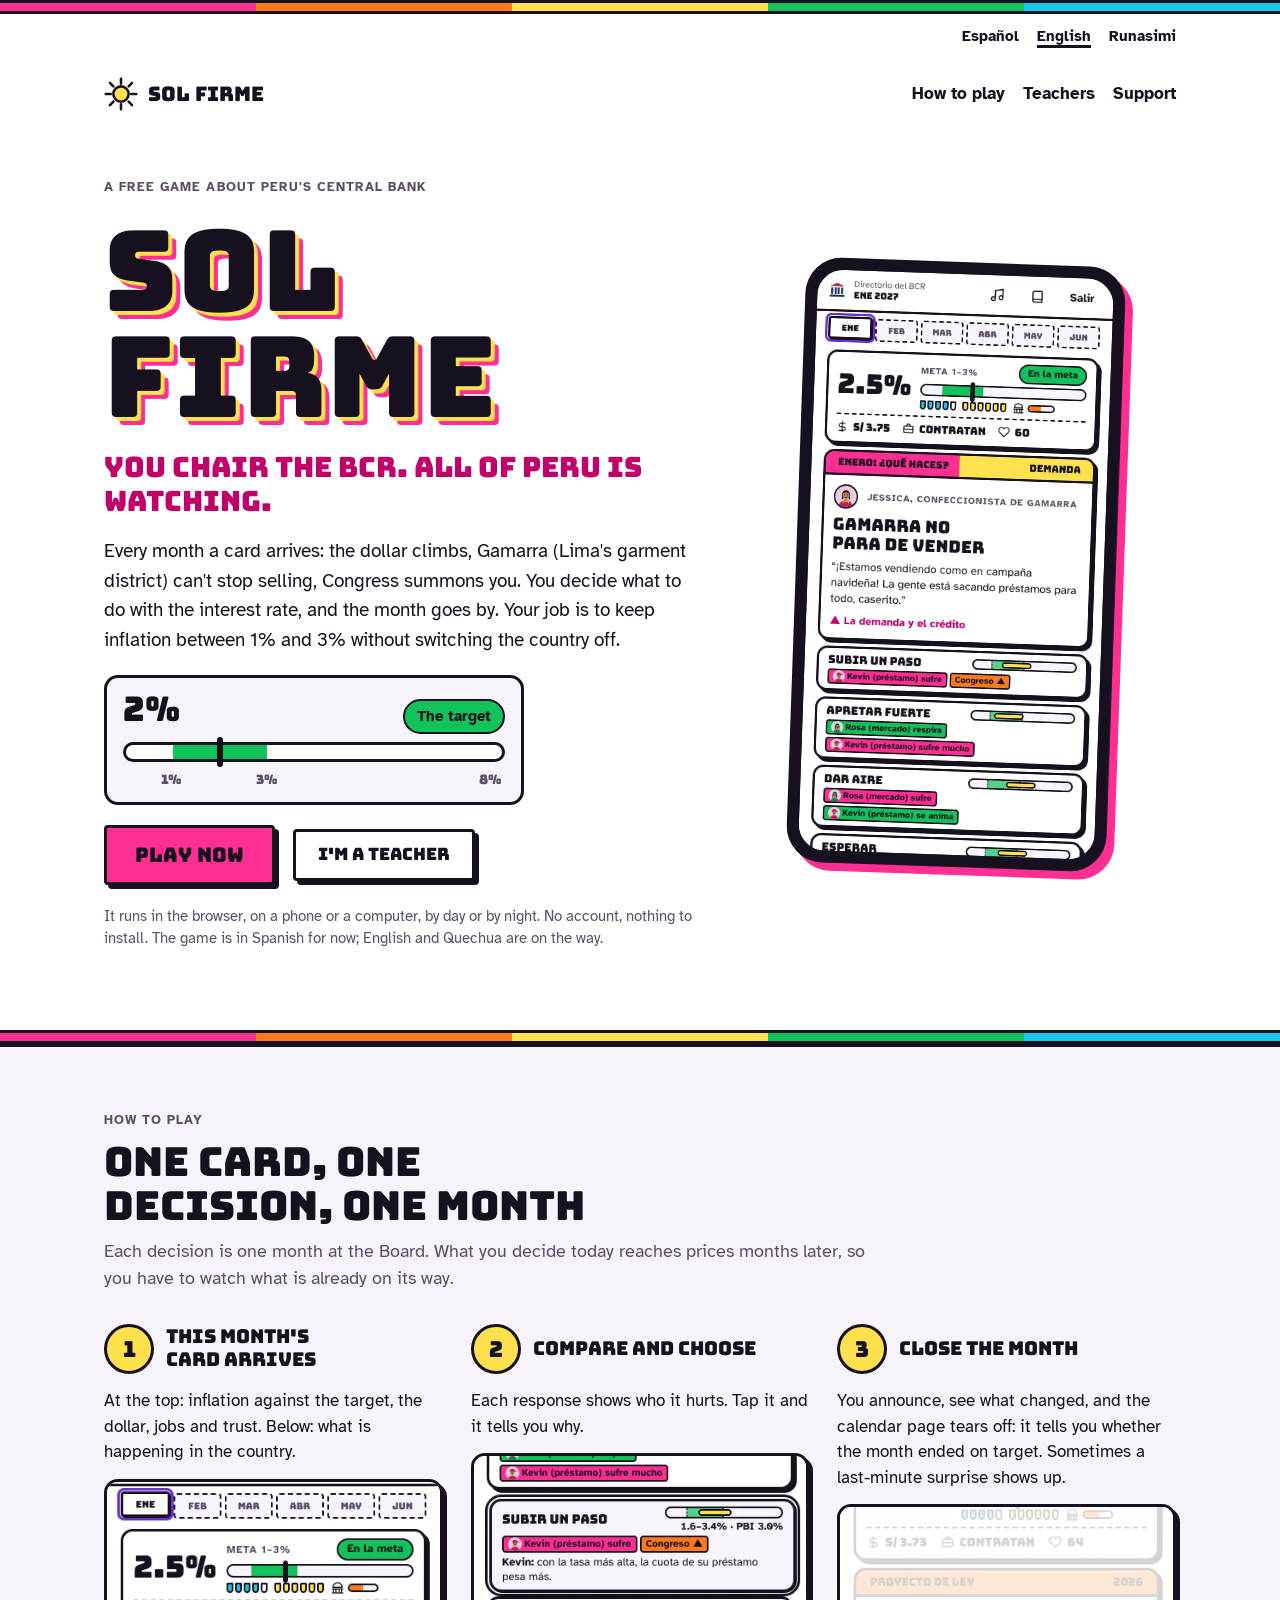
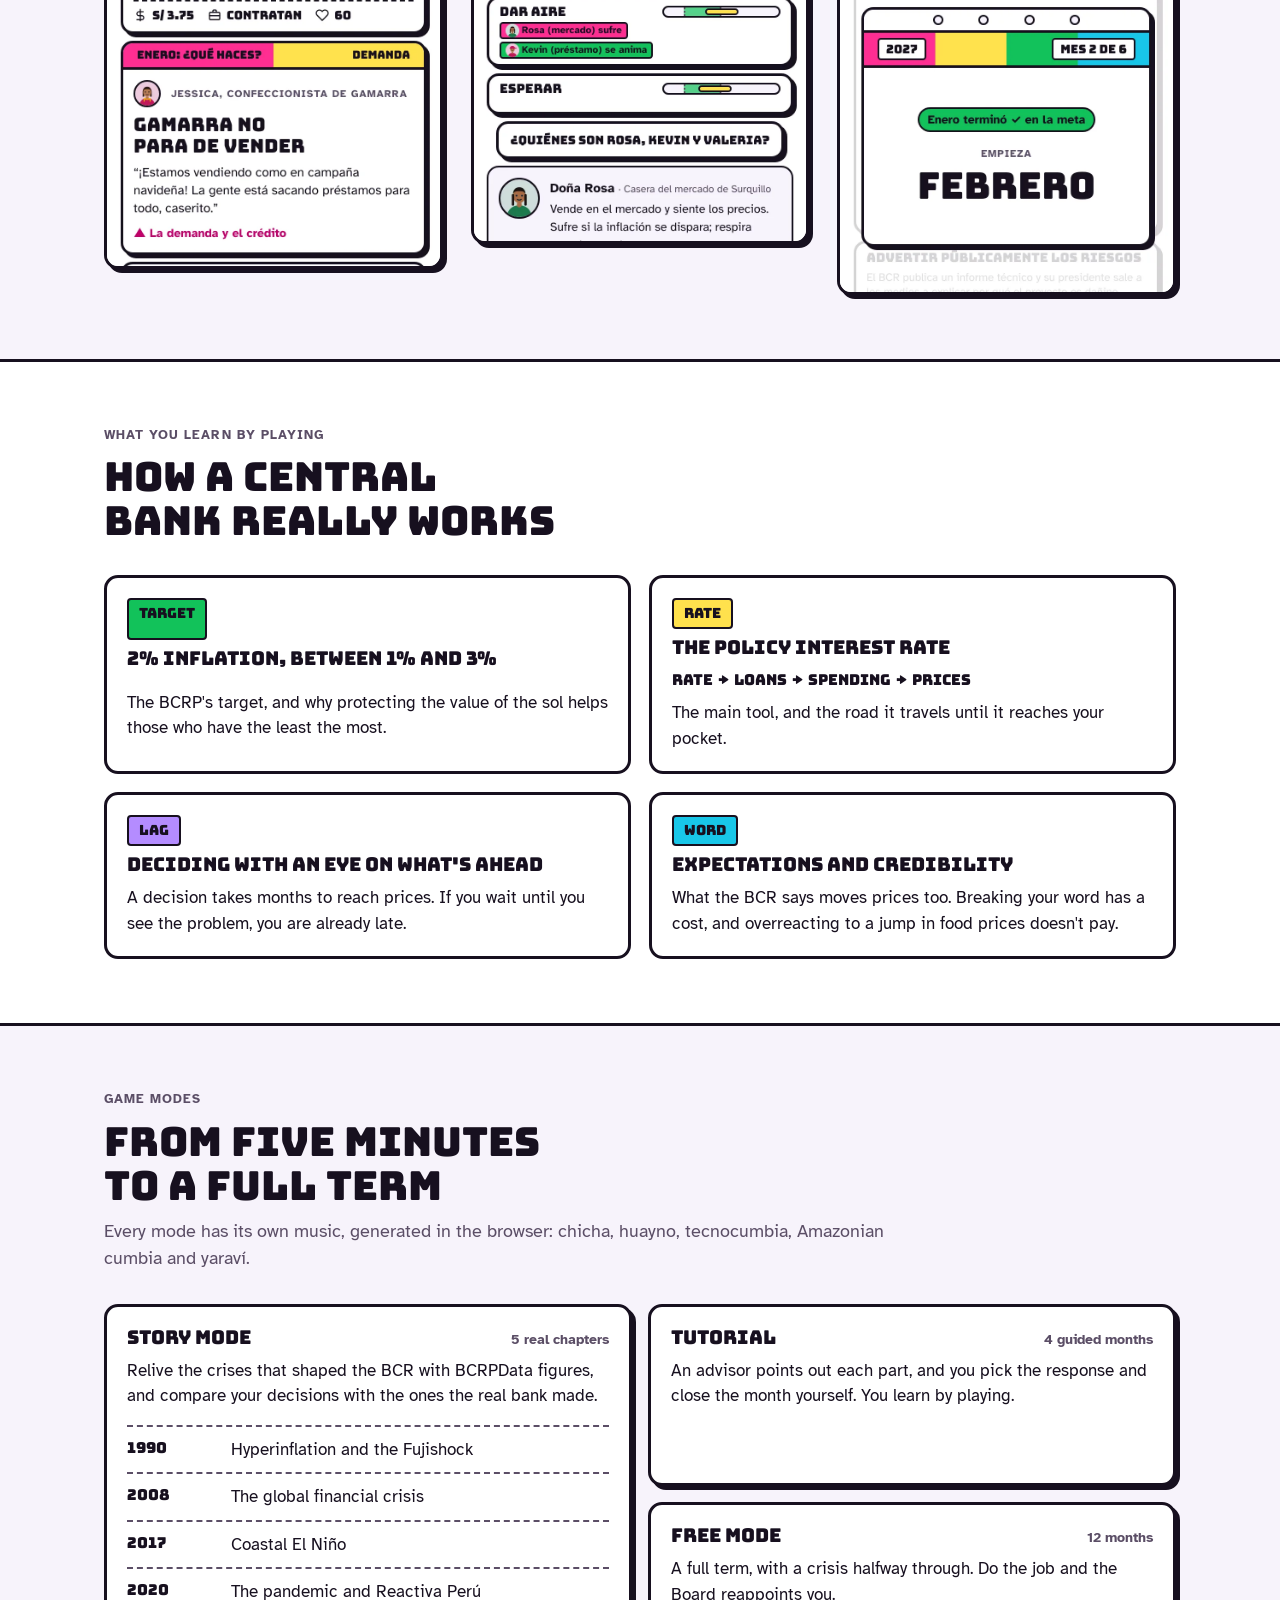
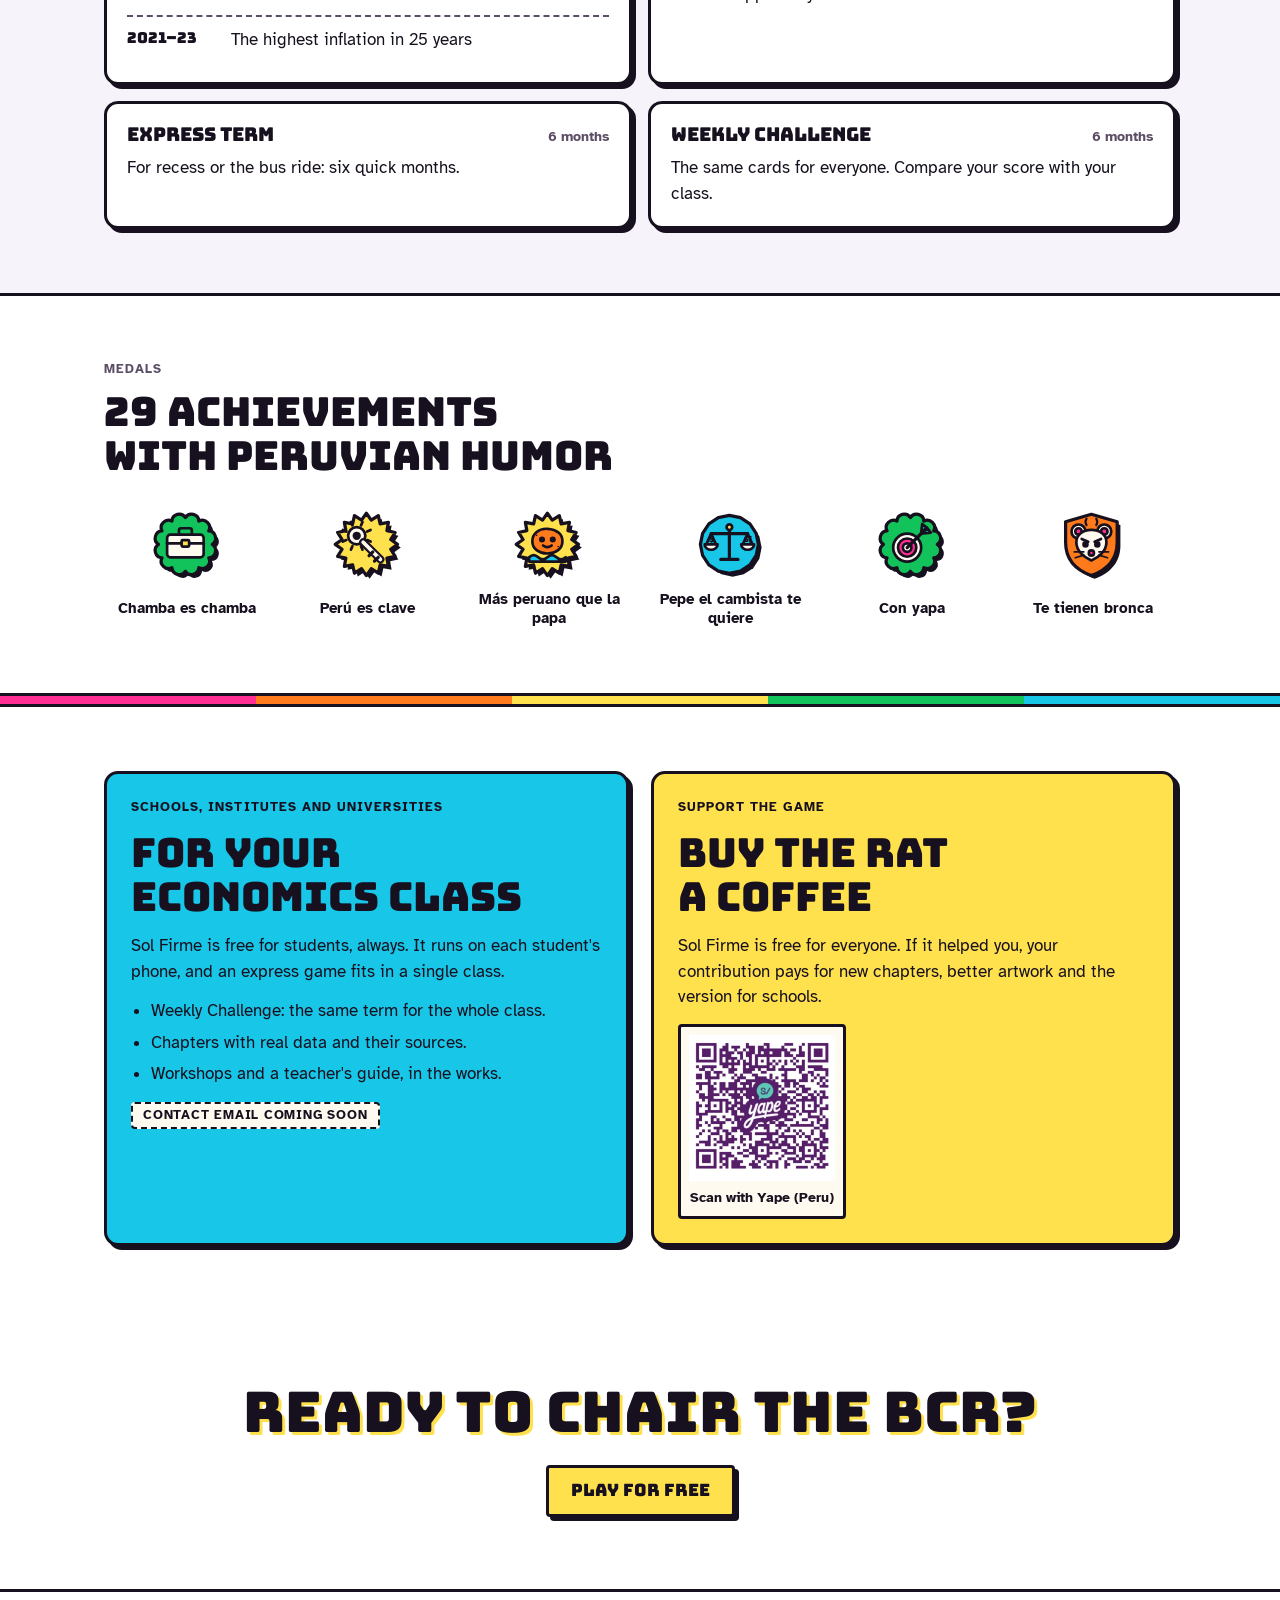
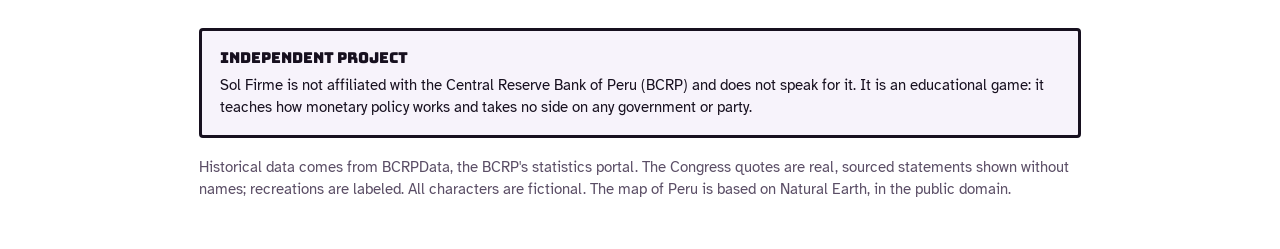
==== commit 3f6d1134: "Apoyo: solo Yape, sin Ko-fi, en los tres idiomas Carlos decidió ir con Yape y buscar financiamiento " ====
--- a/site/en/index.html
+++ b/site/en/index.html
@@ -204,10 +204,8 @@
         <h2>Buy the rat a coffee</h2>
         <p>Sol Firme is free for everyone. If it helped you, your contribution pays for new chapters, better artwork and the version for schools.</p>
         <div class="pagos">
-          <a class="btn" href="#apoya">Give with Ko-fi</a>
           <figure class="qr"><img src="../img/yape-qr.webp" width="480" height="480" alt="Yape QR code to support Sol Firme."><figcaption>Scan with Yape (Peru)</figcaption></figure>
         </div>
-        <p><span class="pendiente">Ko-fi coming soon</span></p>
       </article>
     </div>
   </section>
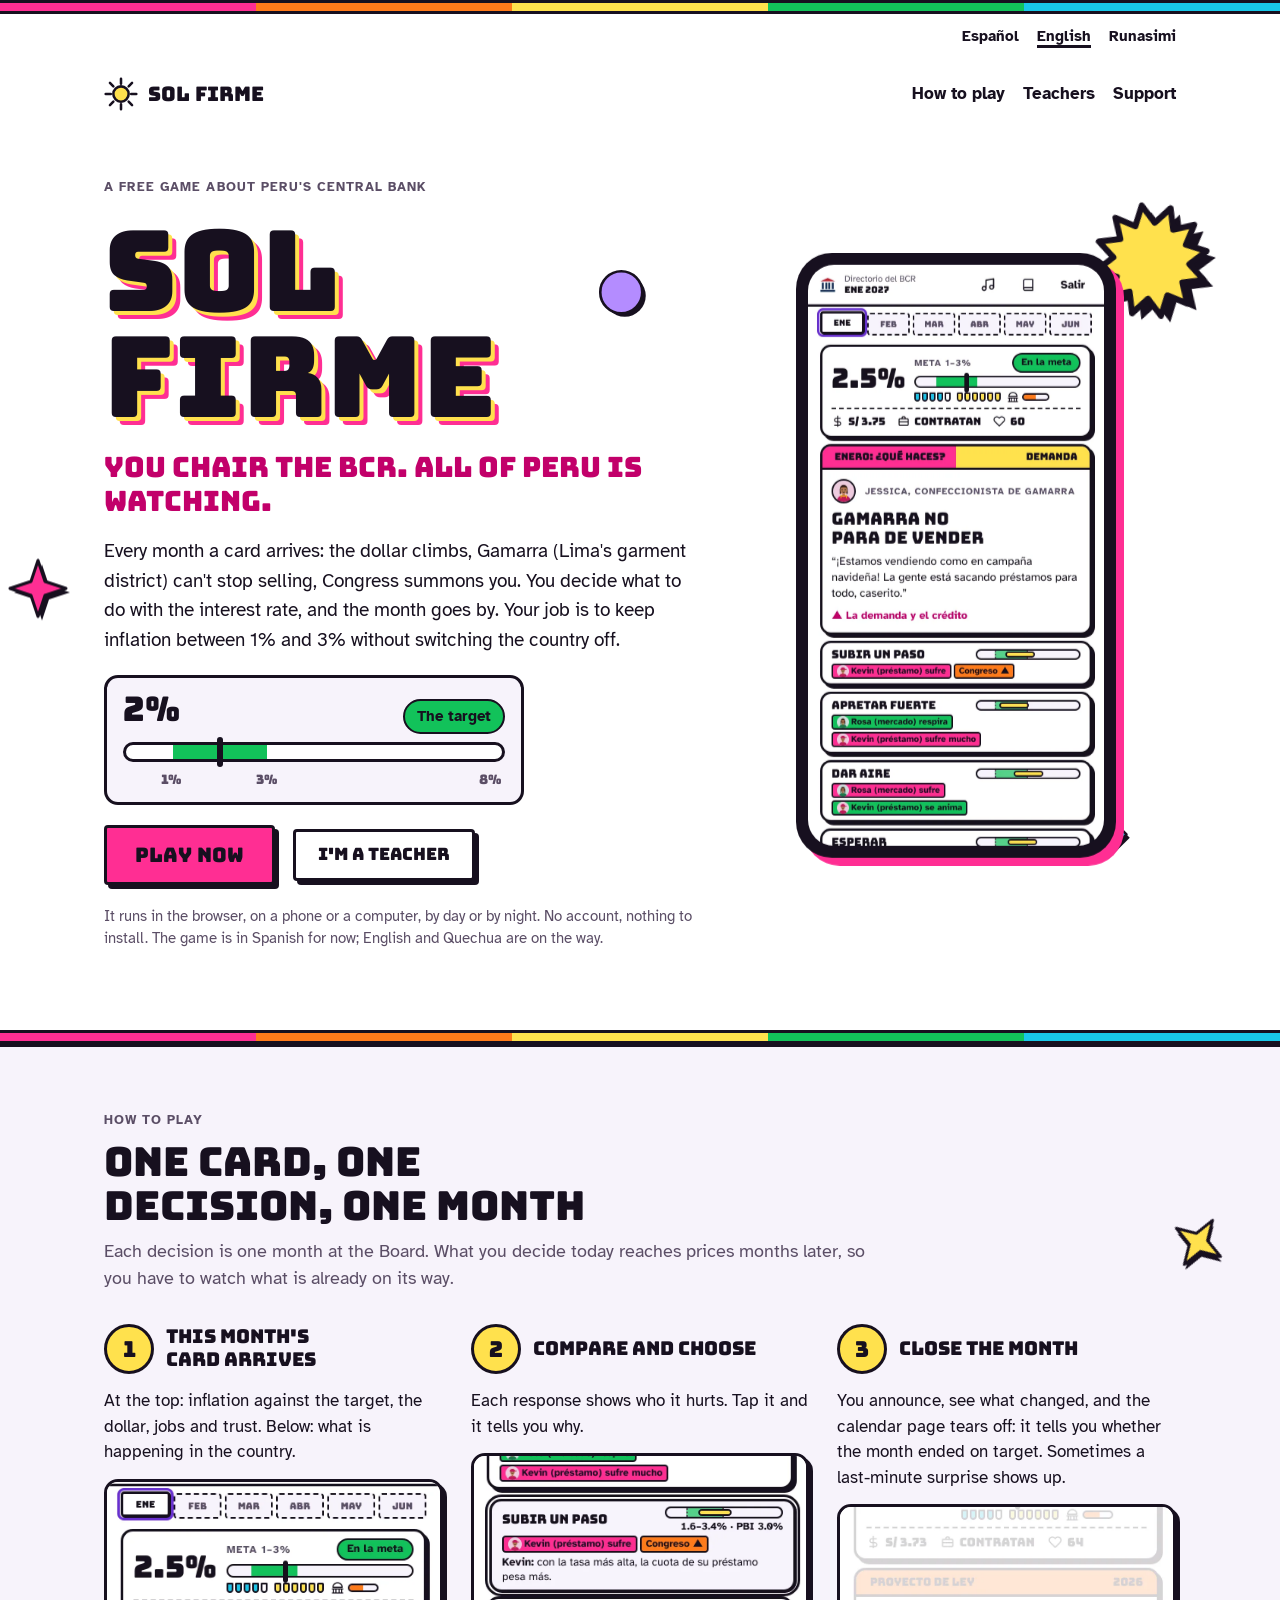
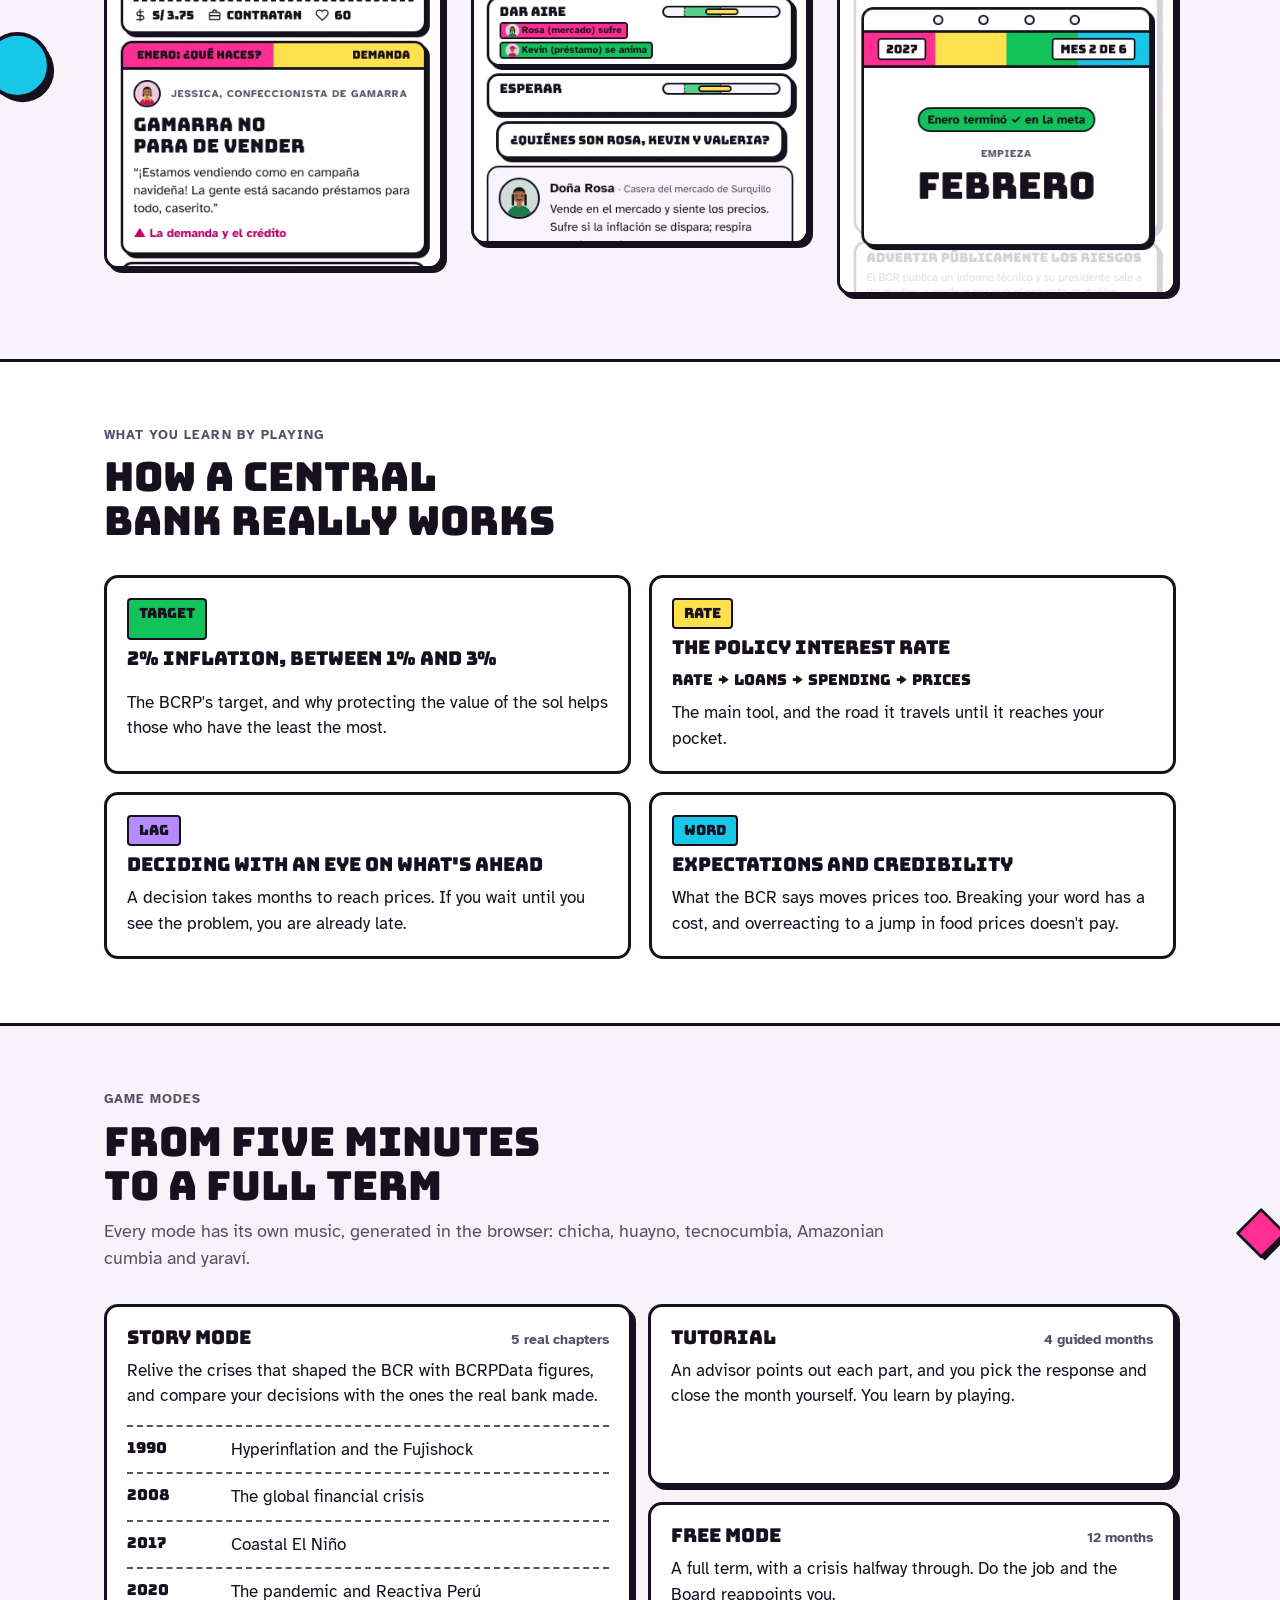
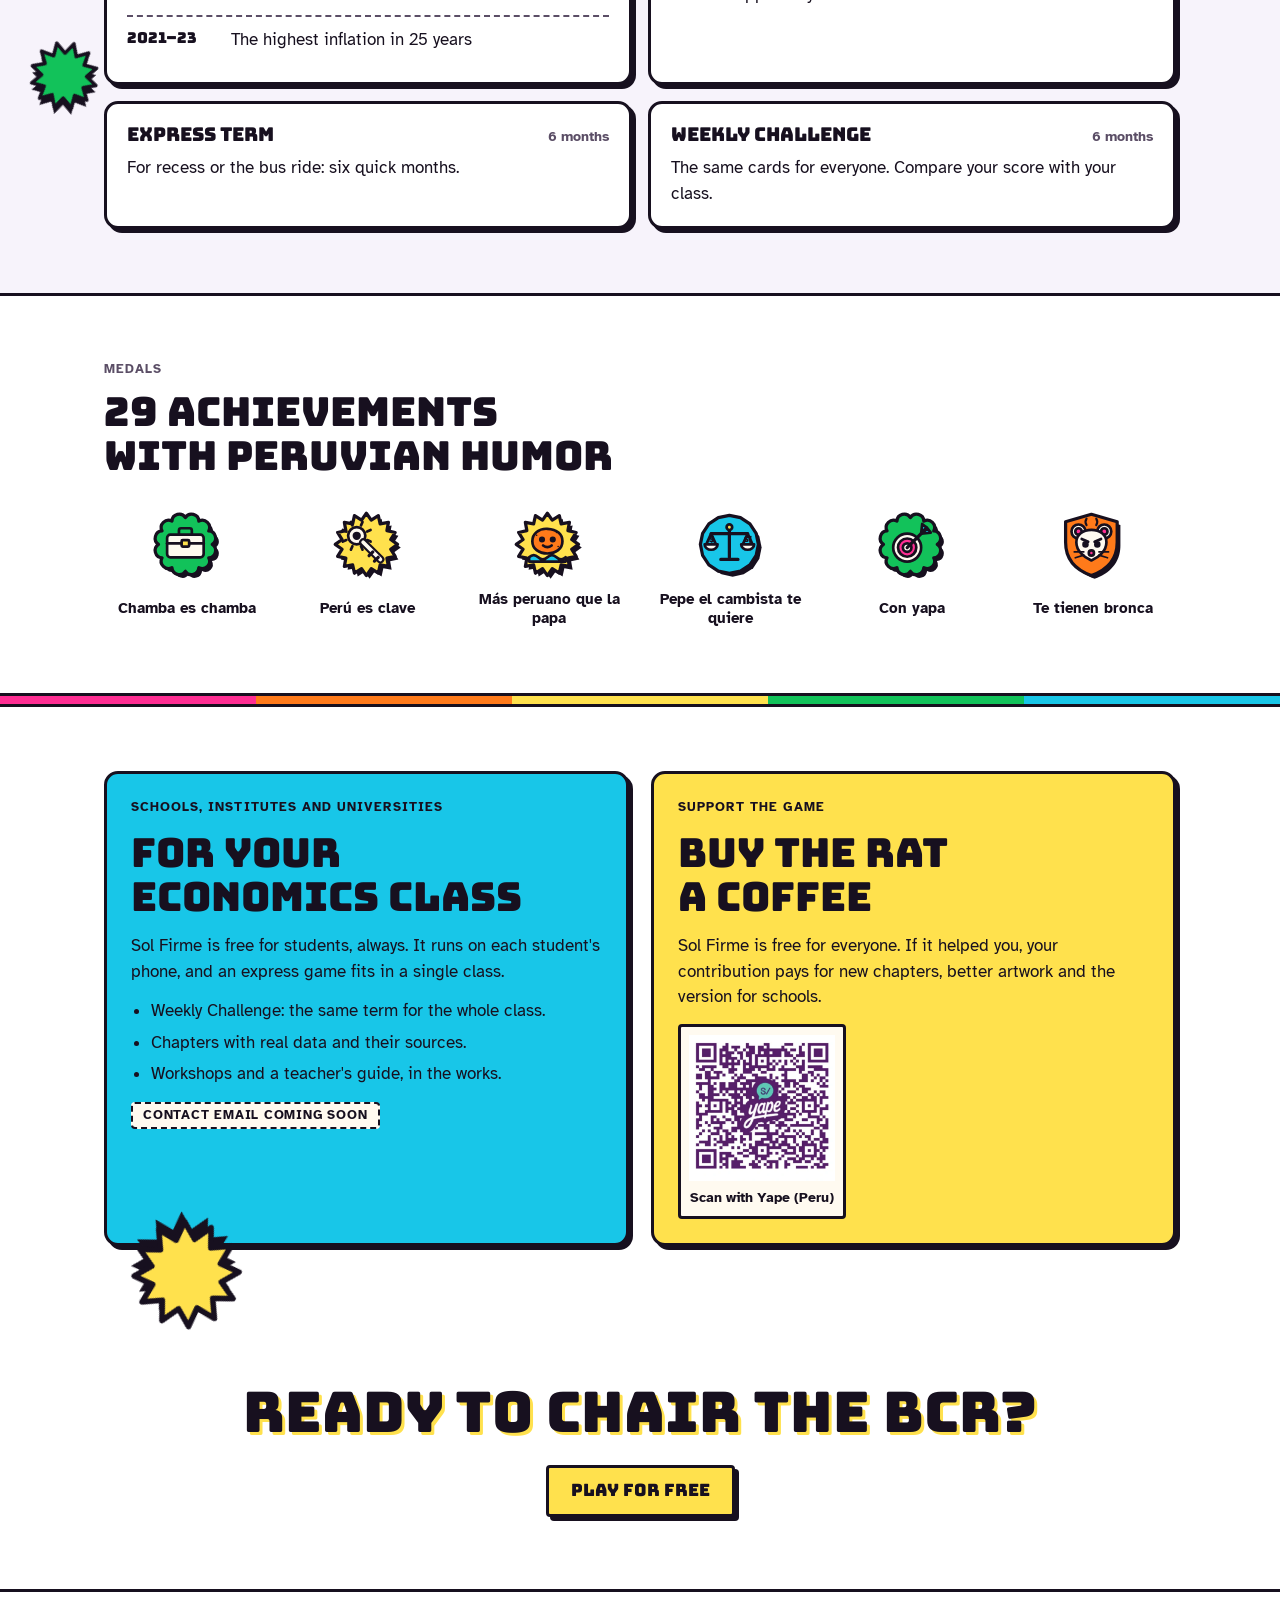
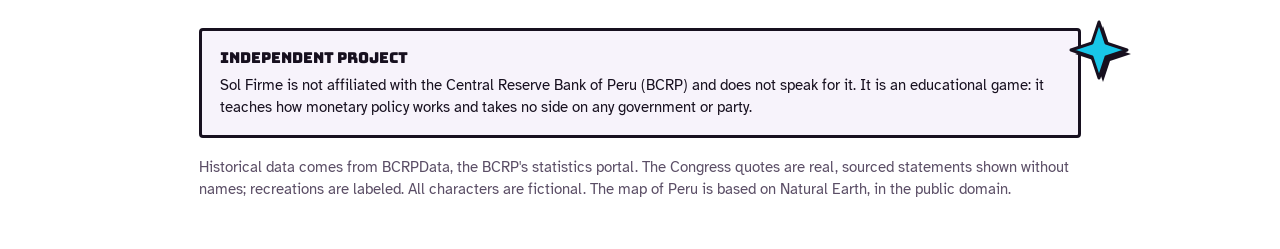
==== commit 94386c15: "Parallax: adornos chicha y celular que se mueven con el scroll - site/parallax.js: cada [data-parall" ====
--- a/site/en/index.html
+++ b/site/en/index.html
@@ -18,6 +18,12 @@
 <link rel="stylesheet" href="../estilo.css">
 </head>
 <body>
+<svg width="0" height="0" style="position:absolute" aria-hidden="true" focusable="false"><defs>
+  <path id="a-sol" d="M30.0 2.0 L34.9 11.6 L44.0 5.8 L43.4 16.6 L54.2 16.0 L48.4 25.1 L58.0 30.0 L48.4 34.9 L54.2 44.0 L43.4 43.4 L44.0 54.2 L34.9 48.4 L30.0 58.0 L25.1 48.4 L16.0 54.2 L16.6 43.4 L5.8 44.0 L11.6 34.9 L2.0 30.0 L11.6 25.1 L5.8 16.0 L16.6 16.6 L16.0 5.8 L25.1 11.6Z"/>
+  <path id="a-estrella" d="M30 2 37 23 58 30 37 37 30 58 23 37 2 30 23 23Z"/>
+  <path id="a-rombo" d="M30 4 56 30 30 56 4 30Z"/>
+  <circle id="a-circulo" cx="30" cy="30" r="24"/>
+</defs></svg>
 
 <div class="franja" aria-hidden="true"></div>
 <nav class="envoltura idiomas" aria-label="Language">
@@ -39,6 +45,10 @@
 
 <main id="inicio">
   <section class="envoltura hero">
+    <div class="adorno a-amarillo" style="top:8px;right:-20px;width:clamp(72px,16vw,128px)" data-parallax="-0.25" data-giro="0.04" aria-hidden="true"><svg viewBox="0 0 64 64"><use class="sombra" href="#a-sol" x="4" y="4"/><use class="forma" href="#a-sol"/></svg></div>
+    <div class="adorno a-fucsia a-orilla" style="top:44%;width:clamp(40px,8vw,64px)" data-parallax="0.3" aria-hidden="true"><svg viewBox="0 0 64 64"><use class="sombra" href="#a-estrella" x="4" y="4"/><use class="forma" href="#a-estrella"/></svg></div>
+    <div class="adorno a-cian" style="bottom:28px;right:6%;width:clamp(34px,6vw,52px)" data-parallax="-0.4" aria-hidden="true"><svg viewBox="0 0 64 64"><use class="sombra" href="#a-rombo" x="4" y="4"/><use class="forma" href="#a-rombo"/></svg></div>
+    <div class="adorno a-lila solo-ancho" style="top:18%;left:46%;width:56px" data-parallax="0.2" aria-hidden="true"><svg viewBox="0 0 64 64"><use class="sombra" href="#a-circulo" x="4" y="4"/><use class="forma" href="#a-circulo"/></svg></div>
     <div class="hero-texto">
       <p class="etiqueta">A free game about Peru's central bank</p>
       <h1 class="titulo">Sol Firme</h1>
@@ -56,7 +66,7 @@
       </div>
       <p class="nota">It runs in the browser, on a phone or a computer, by day or by night. No account, nothing to install. The game is in Spanish for now; English and Quechua are on the way.</p>
     </div>
-    <div class="celular">
+    <div class="celular" data-parallax="-0.08">
       <img class="dia" src="../img/turno-dia.webp" width="780" height="1530" alt="Game screen: inflation at 2.5%, on target, this month's card and the responses to choose from.">
       <img class="noche" src="../img/turno-noche.webp" width="780" height="1530" alt="Game screen: inflation at 2.5%, on target, this month's card and the responses to choose from.">
     </div>
@@ -65,6 +75,8 @@
   <div class="franja" aria-hidden="true"></div>
 
   <section class="fondo-superficie" id="como">
+    <div class="adorno a-amarillo" style="top:28px;right:4%;width:clamp(40px,8vw,60px)" data-parallax="0.3" data-giro="0.05" aria-hidden="true"><svg viewBox="0 0 64 64"><use class="sombra" href="#a-estrella" x="4" y="4"/><use class="forma" href="#a-estrella"/></svg></div>
+    <div class="adorno a-cian" style="bottom:12%;left:-22px;width:clamp(56px,10vw,84px)" data-parallax="-0.3" aria-hidden="true"><svg viewBox="0 0 64 64"><use class="sombra" href="#a-circulo" x="4" y="4"/><use class="forma" href="#a-circulo"/></svg></div>
     <div class="envoltura seccion">
       <div class="seccion-cabeza">
         <p class="etiqueta">How to play</p>
@@ -131,6 +143,8 @@
   </section>
 
   <section class="fondo-superficie" id="modos">
+    <div class="adorno a-fucsia" style="top:40px;right:-12px;width:clamp(40px,7vw,58px)" data-parallax="-0.3" aria-hidden="true"><svg viewBox="0 0 64 64"><use class="sombra" href="#a-rombo" x="4" y="4"/><use class="forma" href="#a-rombo"/></svg></div>
+    <div class="adorno a-verde" style="bottom:36px;left:2%;width:clamp(52px,9vw,76px)" data-parallax="0.25" data-giro="-0.04" aria-hidden="true"><svg viewBox="0 0 64 64"><use class="sombra" href="#a-sol" x="4" y="4"/><use class="forma" href="#a-sol"/></svg></div>
     <div class="envoltura seccion">
       <div class="seccion-cabeza">
         <p class="etiqueta">Game modes</p>
@@ -211,6 +225,8 @@
   </section>
 
   <section class="envoltura cierre">
+    <div class="adorno a-amarillo" style="top:14%;left:4%;width:clamp(64px,13vw,120px)" data-parallax="-0.3" data-giro="0.05" aria-hidden="true"><svg viewBox="0 0 64 64"><use class="sombra" href="#a-sol" x="4" y="4"/><use class="forma" href="#a-sol"/></svg></div>
+    <div class="adorno a-cian" style="bottom:16%;right:6%;width:clamp(40px,8vw,64px)" data-parallax="0.35" aria-hidden="true"><svg viewBox="0 0 64 64"><use class="sombra" href="#a-estrella" x="4" y="4"/><use class="forma" href="#a-estrella"/></svg></div>
     <h2>Ready to chair the BCR?</h2>
     <a class="btn btn-amarillo" href="https://bcrp-game.carlos-hs-92.workers.dev/">Play for free</a>
   </section>
@@ -222,5 +238,6 @@
     <p>Historical data comes from BCRPData, the BCRP's statistics portal. The Congress quotes are real, sourced statements shown without names; recreations are labeled. All characters are fictional. The map of Peru is based on Natural Earth, in the public domain.</p>
   </div>
 </footer>
+<script src="../parallax.js" defer></script>
 </body>
 </html>
--- a/site/estilo.css
+++ b/site/estilo.css
@@ -201,3 +201,18 @@
 .idiomas a { text-decoration: none; min-height: 44px; display: inline-flex; align-items: center; }
 .idiomas a:hover, .idiomas a[aria-current="page"] { text-decoration: underline; text-decoration-thickness: 3px; text-underline-offset: 4px; }
 .borrador { margin: 0 0 4px; padding: 8px 12px; border: var(--borde-fino) dashed var(--trazo); border-radius: var(--radio-letrero); font-size: 14px; color: var(--tinta-suave); }
+
+/* Parallax: adornos chicha detrás del contenido (parallax.js los mueve).
+   Formas planas con contorno grueso y sombra dura, colores de los tokens. */
+main { overflow-x: clip; }
+.hero, .cierre, .fondo-superficie { position: relative; isolation: isolate; }
+.adorno { position: absolute; z-index: -1; pointer-events: none; will-change: transform; }
+.adorno svg { display: block; width: 100%; height: auto; overflow: visible; }
+.adorno .sombra { fill: var(--trazo); }
+.adorno .forma { stroke: var(--trazo); stroke-width: 3; stroke-linejoin: round; }
+.a-amarillo .forma { fill: var(--amarillo); } .a-fucsia .forma { fill: var(--fucsia); }
+.a-cian .forma { fill: var(--cian); } .a-lila .forma { fill: var(--lila); } .a-verde .forma { fill: var(--verde); }
+.celular { will-change: transform; }
+@media (max-width: 899px) { .adorno.solo-ancho { display: none; } }
+@media (prefers-reduced-motion: reduce) { .adorno, .celular { will-change: auto; } }
+.a-orilla { left: -24px; } @media (min-width: 900px) { .a-orilla { left: -72px; } }
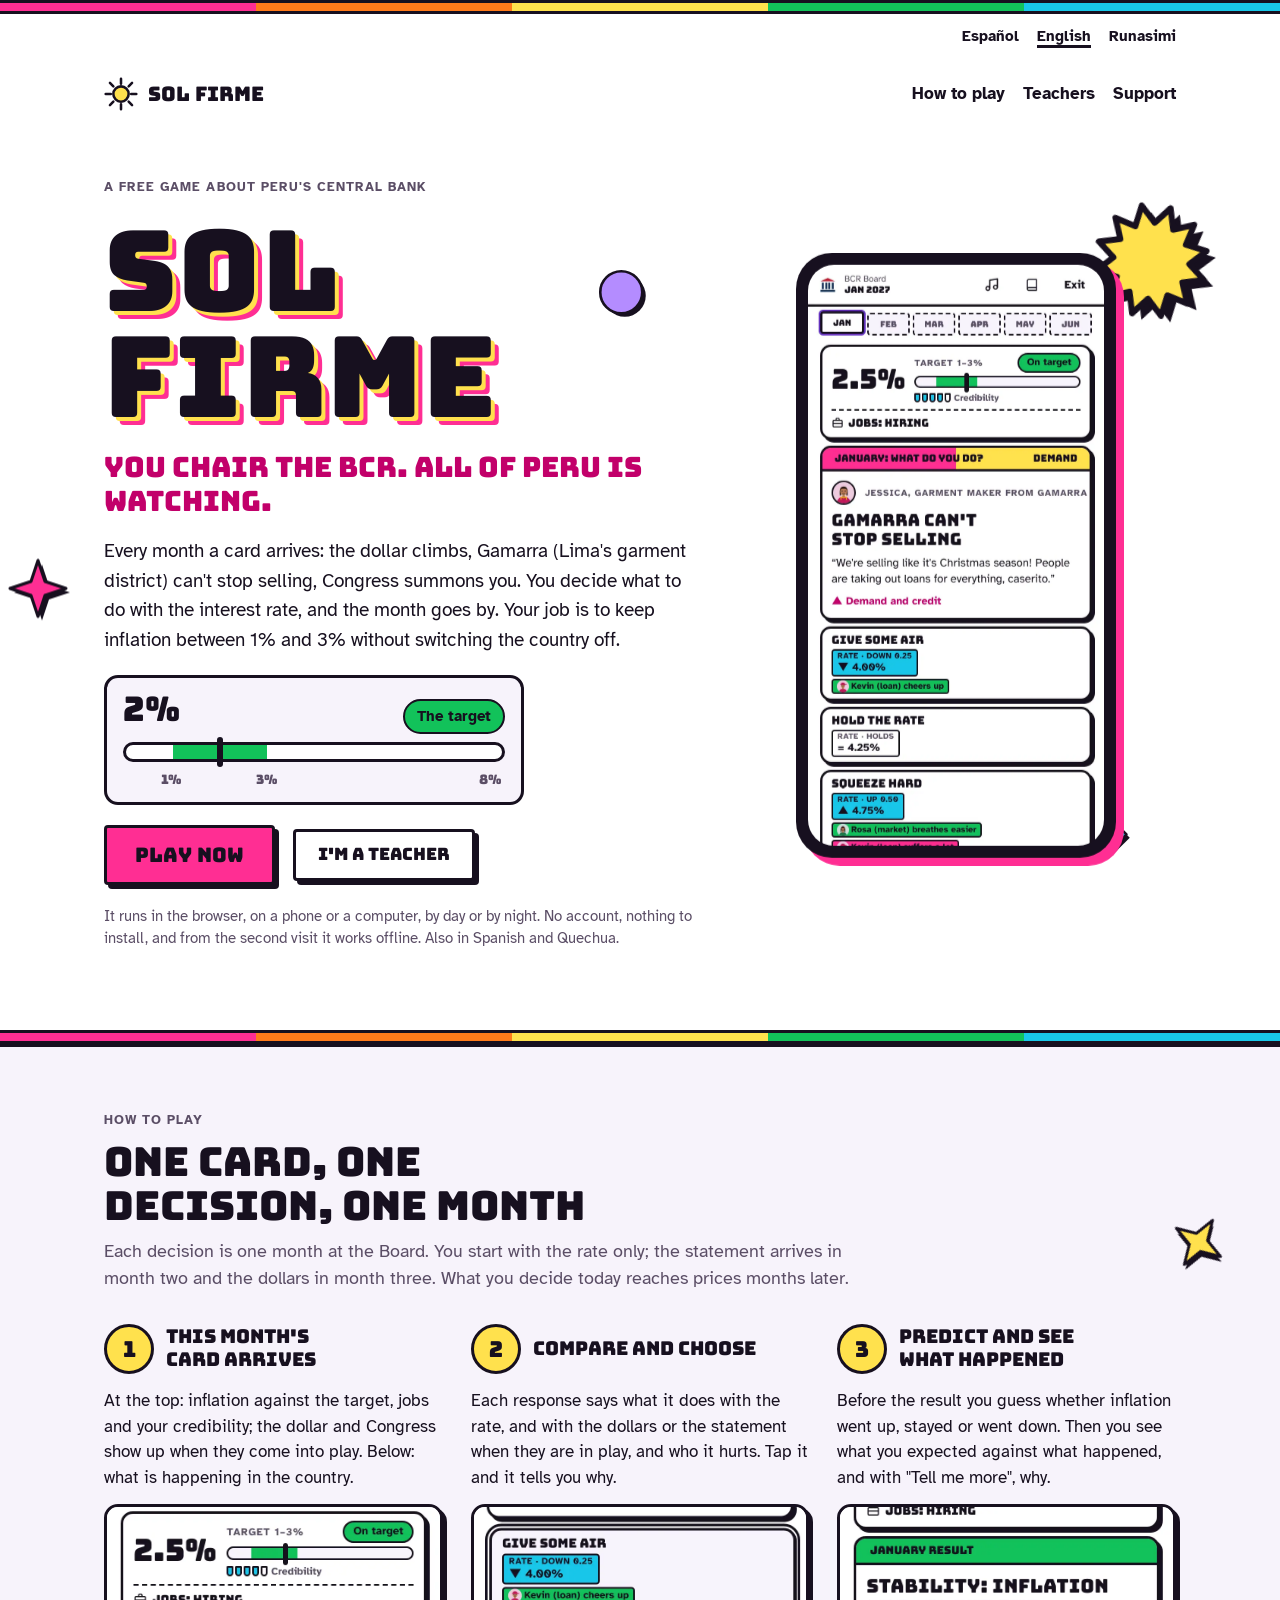
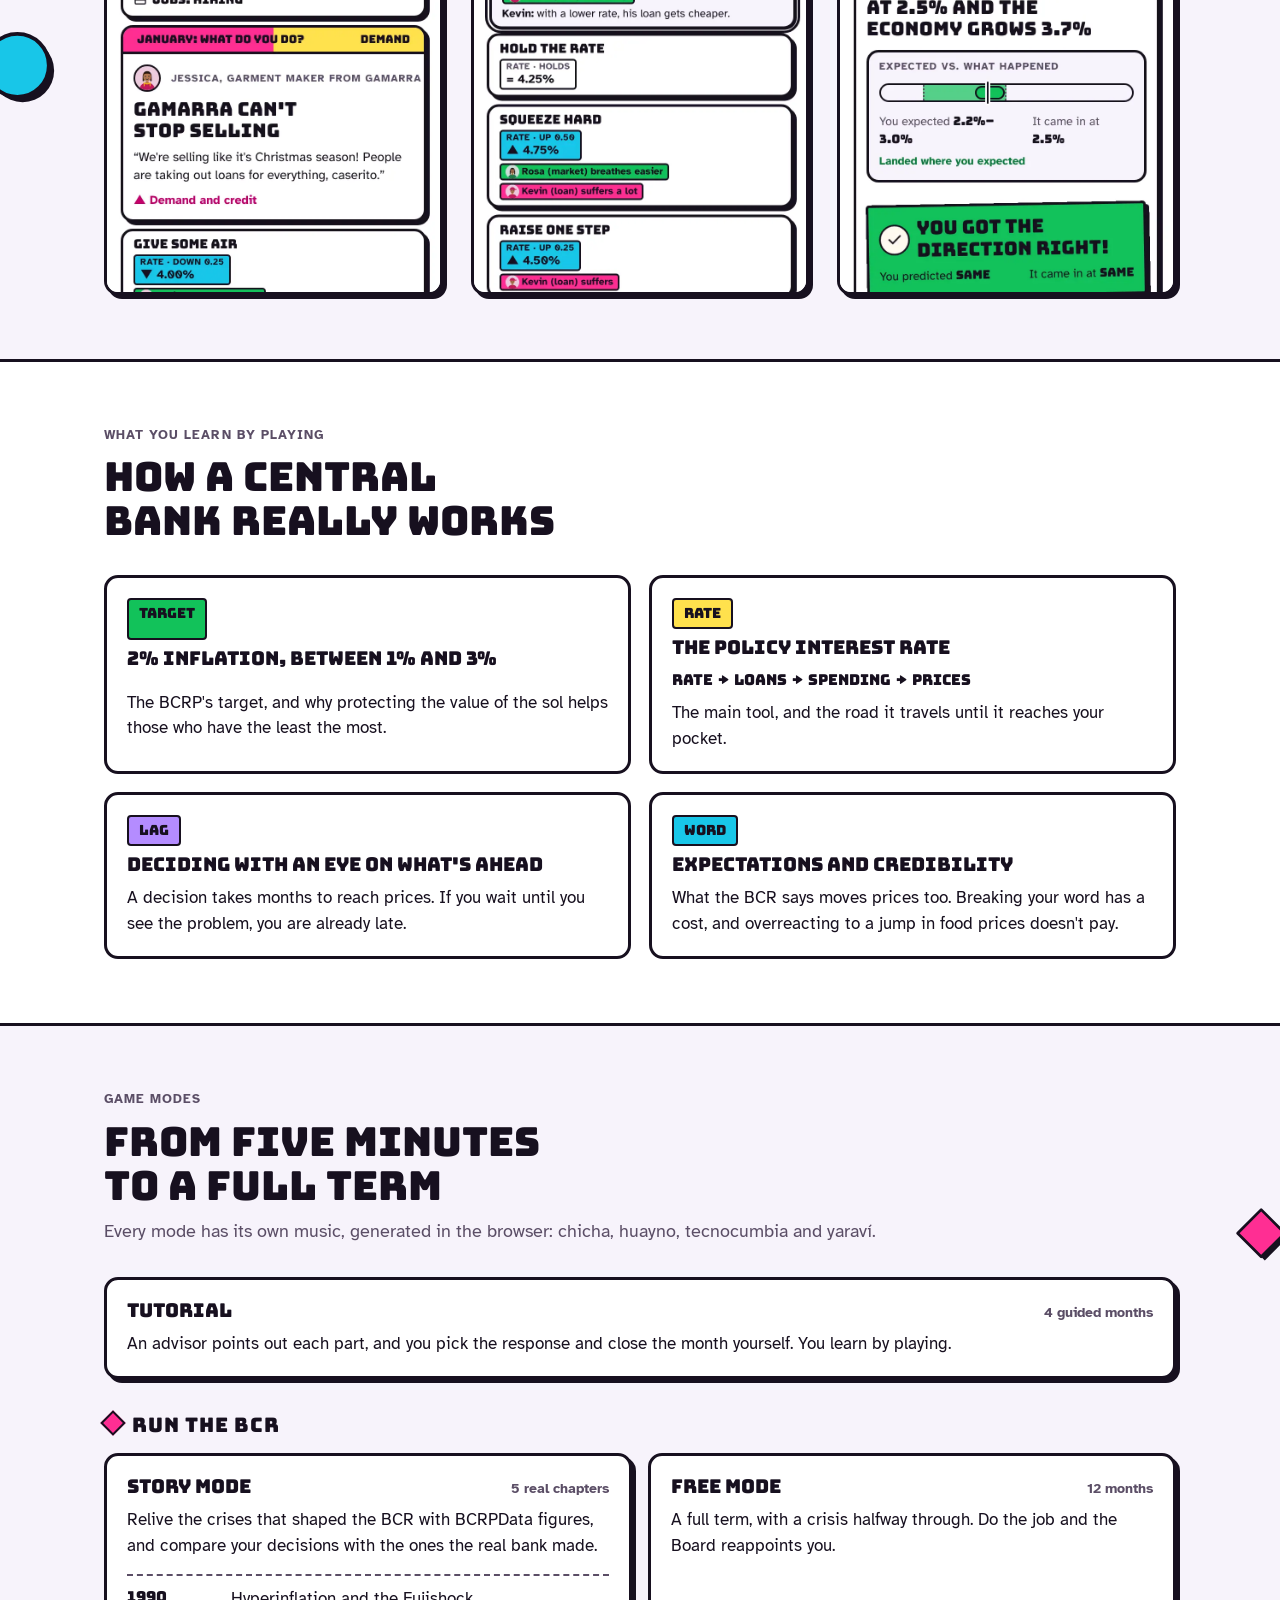
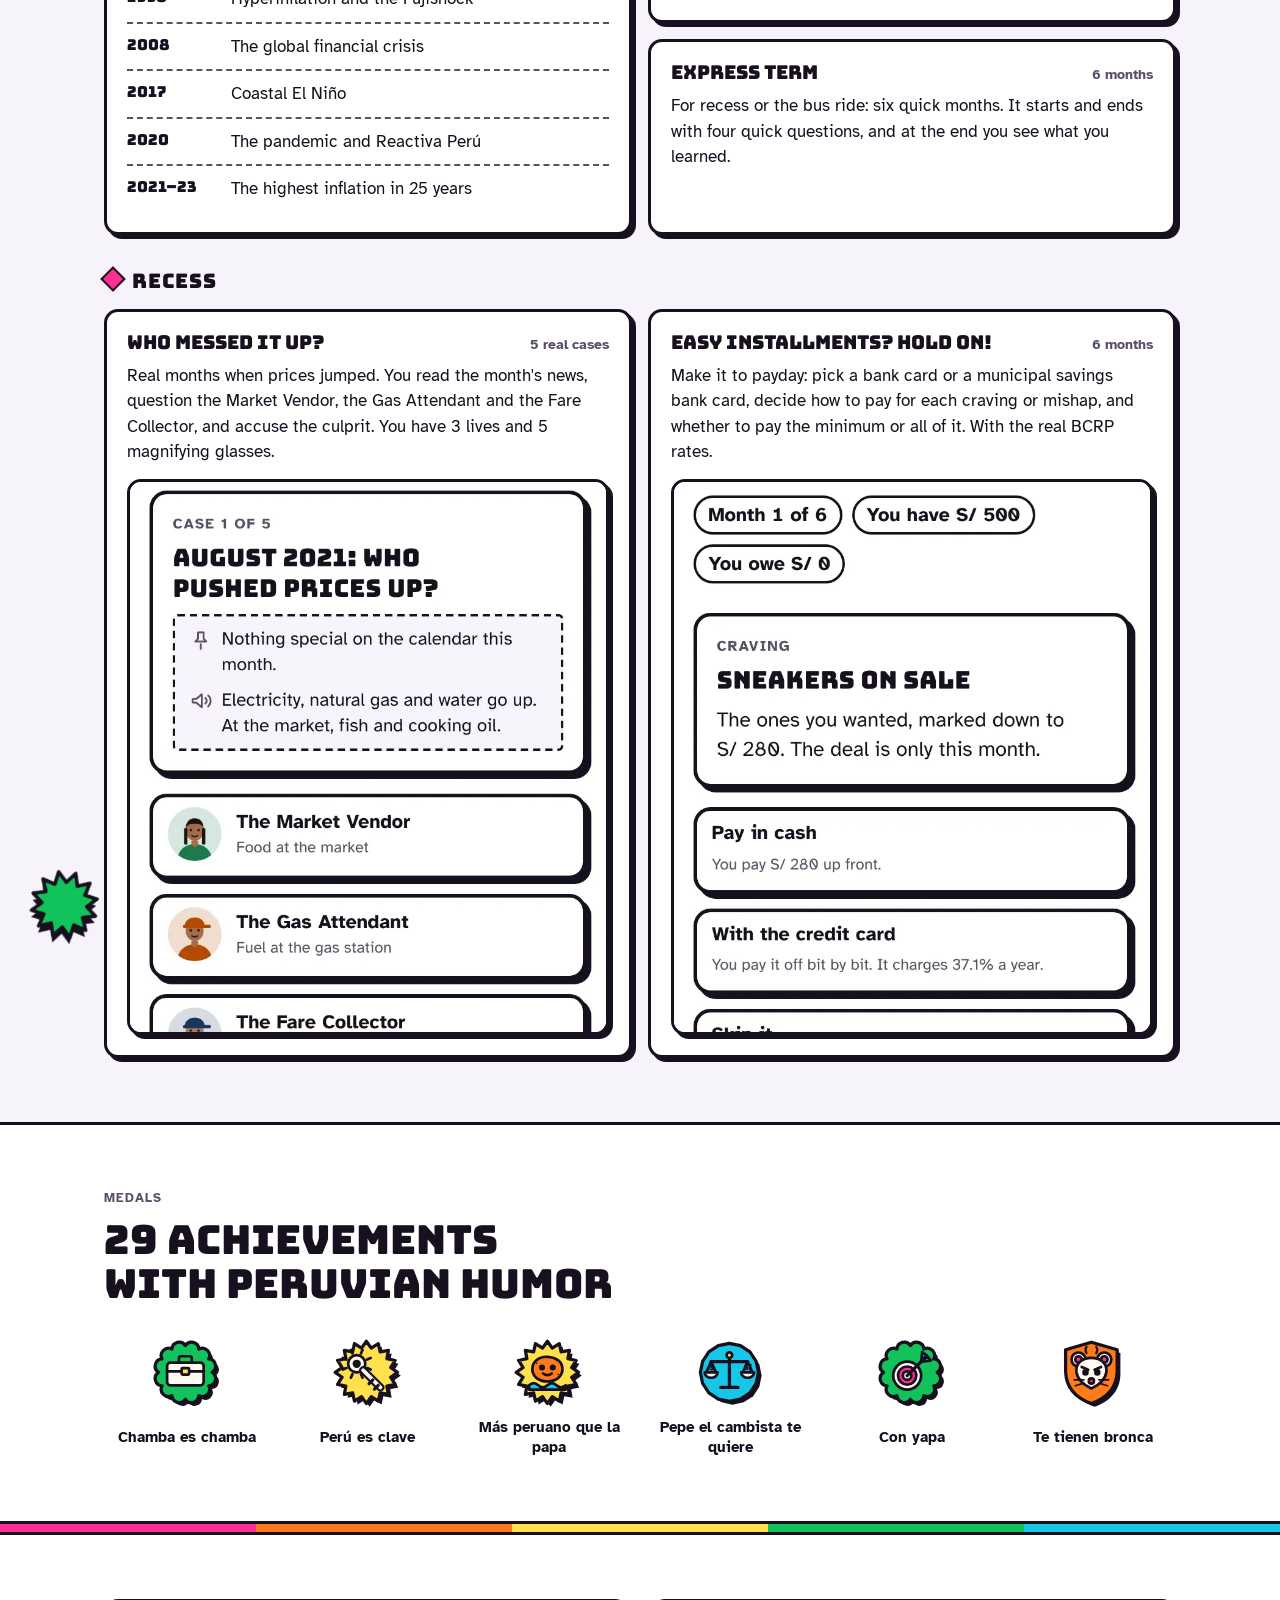
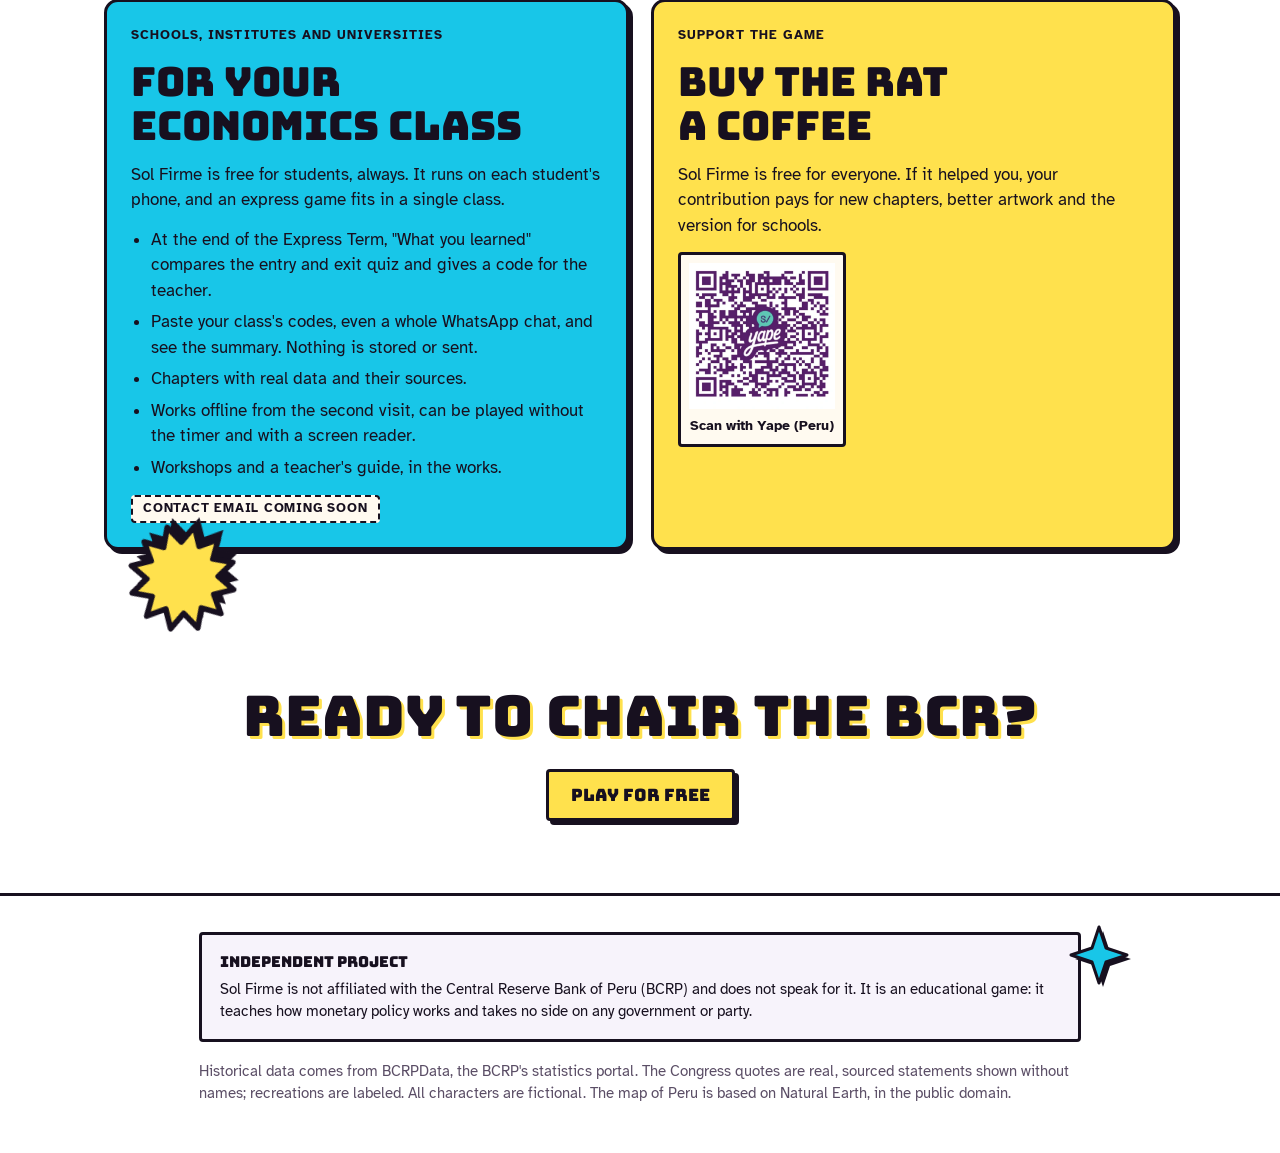
==== commit 38742e9b: "Landing al día con el juego: turno simple, predicción, familias de modos e idiomas - Capturas nuevas" ====
--- a/site/en/index.html
+++ b/site/en/index.html
@@ -3,7 +3,7 @@
 <head>
 <meta charset="utf-8">
 <meta name="viewport" content="width=device-width, initial-scale=1, viewport-fit=cover">
-<title>Sol Firme</title>
+<title>Sol Firme · Free game: run the Central Reserve Bank of Peru</title>
 <meta name="description" content="Sol Firme is a free game: you chair the Central Reserve Bank of Peru and, month after month, keep inflation between 1% and 3% without switching the country off.">
 <meta property="og:title" content="Sol Firme · Run Peru's central bank for one term">
 <meta property="og:description" content="A free game about monetary policy in Peru. Keep inflation between 1% and 3% without switching the country off.">
@@ -12,6 +12,116 @@
 <link rel="alternate" hreflang="en" href="https://carloshs92.github.io/sol-firme-landing/en/">
 <link rel="alternate" hreflang="qu" href="https://carloshs92.github.io/sol-firme-landing/qu/">
 <link rel="alternate" hreflang="x-default" href="https://carloshs92.github.io/sol-firme-landing/">
+<link rel="canonical" href="https://carloshs92.github.io/sol-firme-landing/en/">
+<meta name="robots" content="index, follow, max-image-preview:large">
+<meta name="theme-color" content="#ff2e93">
+<link rel="icon" href="../icono.svg" type="image/svg+xml">
+<meta property="og:type" content="website">
+<meta property="og:site_name" content="Sol Firme">
+<meta property="og:url" content="https://carloshs92.github.io/sol-firme-landing/en/">
+<meta property="og:image" content="https://carloshs92.github.io/sol-firme-landing/img/compartir-en.jpg">
+<meta property="og:image:width" content="1200">
+<meta property="og:image:height" content="630">
+<meta property="og:image:alt" content="Sol Firme, a free game: you chair the BCR and keep inflation between 1% and 3%.">
+<meta name="twitter:card" content="summary_large_image">
+<link rel="alternate" type="text/markdown" href="../llms.txt" title="Sol Firme summary for AI assistants">
+<script type="application/ld+json">
+{
+ "@context": "https://schema.org",
+ "@graph": [
+  {
+   "@type": "WebSite",
+   "@id": "https://carloshs92.github.io/sol-firme-landing/#web",
+   "url": "https://carloshs92.github.io/sol-firme-landing/",
+   "name": "Sol Firme",
+   "inLanguage": [
+    "es",
+    "en",
+    "qu"
+   ]
+  },
+  {
+   "@type": "WebPage",
+   "@id": "https://carloshs92.github.io/sol-firme-landing/en/#pagina",
+   "url": "https://carloshs92.github.io/sol-firme-landing/en/",
+   "name": "Sol Firme · Free game: run the Central Reserve Bank of Peru",
+   "description": "Sol Firme is a free game: you chair the Central Reserve Bank of Peru and, month after month, keep inflation between 1% and 3% without switching the country off.",
+   "inLanguage": "en",
+   "isPartOf": {
+    "@id": "https://carloshs92.github.io/sol-firme-landing/#web"
+   },
+   "about": {
+    "@id": "https://carloshs92.github.io/sol-firme-landing/#juego"
+   },
+   "primaryImageOfPage": "https://carloshs92.github.io/sol-firme-landing/img/compartir-en.jpg"
+  },
+  {
+   "@type": [
+    "VideoGame",
+    "LearningResource"
+   ],
+   "@id": "https://carloshs92.github.io/sol-firme-landing/#juego",
+   "name": "Sol Firme",
+   "url": "https://bcrp-game.carlos-hs-92.workers.dev/",
+   "description": "Sol Firme is a free game: you chair the Central Reserve Bank of Peru and, month after month, keep inflation between 1% and 3% without switching the country off.",
+   "genre": [
+    "Serious game",
+    "Simulación económica"
+   ],
+   "gamePlatform": "Navegador web (celular o computadora)",
+   "applicationCategory": "Game",
+   "operatingSystem": "Cualquiera con navegador",
+   "inLanguage": [
+    "es",
+    "en",
+    "qu"
+   ],
+   "isAccessibleForFree": true,
+   "offers": {
+    "@type": "Offer",
+    "price": "0",
+    "priceCurrency": "PEN"
+   },
+   "playMode": "SinglePlayer",
+   "numberOfPlayers": {
+    "@type": "QuantitativeValue",
+    "value": 1
+   },
+   "learningResourceType": "Juego educativo",
+   "educationalLevel": [
+    "Secundaria (5.º año)",
+    "Universidad (primeros ciclos)"
+   ],
+   "teaches": [
+    "Política monetaria",
+    "Meta de inflación del BCRP (2%, rango de 1% a 3%)",
+    "Tasa de interés de referencia",
+    "Expectativas y credibilidad del banco central",
+    "Inflación por alimentos, combustible y transporte",
+    "Costo del crédito: tarjetas y préstamos"
+   ],
+   "audience": {
+    "@type": "EducationalAudience",
+    "educationalRole": [
+     "student",
+     "teacher"
+    ]
+   },
+   "about": {
+    "@type": "Thing",
+    "name": "Banco Central de Reserva del Perú",
+    "sameAs": "https://www.bcrp.gob.pe/"
+   },
+   "creator": {
+    "@type": "Person",
+    "name": "Carlos Huamani"
+   },
+   "image": "https://carloshs92.github.io/sol-firme-landing/img/compartir-es.jpg",
+   "screenshot": "https://carloshs92.github.io/sol-firme-landing/img/turno-dia.webp"
+  }
+ ]
+}
+</script>
 <link rel="preconnect" href="https://fonts.googleapis.com">
 <link rel="preconnect" href="https://fonts.gstatic.com" crossorigin>
 <link href="https://fonts.googleapis.com/css2?family=Atkinson+Hyperlegible:ital,wght@0,400;0,700;1,400&family=Bungee&display=swap" rel="stylesheet">
@@ -61,14 +171,14 @@
       </div>
       <div class="acciones">
         <!-- Enlace al juego: está aquí y en "Jugar gratis" al final. -->
-        <a class="btn btn-accion" href="https://bcrp-game.carlos-hs-92.workers.dev/">Play now</a>
+        <a class="btn btn-accion" href="https://bcrp-game.carlos-hs-92.workers.dev/?lang=en">Play now</a>
         <a class="btn" href="#docentes">I'm a teacher</a>
       </div>
-      <p class="nota">It runs in the browser, on a phone or a computer, by day or by night. No account, nothing to install. The game is in Spanish for now; English and Quechua are on the way.</p>
+      <p class="nota">It runs in the browser, on a phone or a computer, by day or by night. No account, nothing to install, and from the second visit it works offline. Also in Spanish and Quechua.</p>
     </div>
     <div class="celular" data-parallax="-0.08">
-      <img class="dia" src="../img/turno-dia.webp" width="780" height="1530" alt="Game screen: inflation at 2.5%, on target, this month's card and the responses to choose from.">
-      <img class="noche" src="../img/turno-noche.webp" width="780" height="1530" alt="Game screen: inflation at 2.5%, on target, this month's card and the responses to choose from.">
+      <img class="dia" src="../img/en/turno-dia.webp" width="780" height="1530" alt="Game screen: inflation at 2.5%, on target, jobs, credibility, this month's card and the responses with what each one does with the rate.">
+      <img class="noche" src="../img/en/turno-noche.webp" width="780" height="1530" alt="Game screen: inflation at 2.5%, on target, jobs, credibility, this month's card and the responses with what each one does with the rate.">
     </div>
   </section>
 
@@ -81,31 +191,31 @@
       <div class="seccion-cabeza">
         <p class="etiqueta">How to play</p>
         <h2>One card, one decision, one month</h2>
-        <p>Each decision is one month at the Board. What you decide today reaches prices months later, so you have to watch what is already on its way.</p>
+        <p>Each decision is one month at the Board. You start with the rate only; the statement arrives in month two and the dollars in month three. What you decide today reaches prices months later.</p>
       </div>
       <ol class="pasos">
         <li class="paso">
           <div class="paso-cabeza"><h3>This month's card arrives</h3></div>
-          <p>At the top: inflation against the target, the dollar, jobs and trust. Below: what is happening in the country.</p>
-          <div class="captura">
-            <img class="dia" src="../img/carta-dia.webp" width="780" height="900" alt="The board with inflation on target and this month's card: Gamarra can't stop selling." loading="lazy">
-            <img class="noche" src="../img/carta-noche.webp" width="780" height="900" alt="The board with inflation on target and this month's card: Gamarra can't stop selling." loading="lazy">
+          <p>At the top: inflation against the target, jobs and your credibility; the dollar and Congress show up when they come into play. Below: what is happening in the country.</p>
+          <div class="captura">
+            <img class="dia" src="../img/en/carta-dia.webp" width="780" height="900" alt="The board with inflation on target, jobs and credibility, and this month's card: Gamarra can't stop selling." loading="lazy">
+            <img class="noche" src="../img/en/carta-noche.webp" width="780" height="900" alt="The board with inflation on target, jobs and credibility, and this month's card: Gamarra can't stop selling." loading="lazy">
           </div>
         </li>
         <li class="paso">
           <div class="paso-cabeza"><h3>Compare and choose</h3></div>
-          <p>Each response shows who it hurts. Tap it and it tells you why.</p>
-          <div class="captura">
-            <img class="dia" src="../img/elegida-dia.webp" width="780" height="900" alt="The response "Subir un paso" (raise one step) selected: Kevin suffers because his loan payment gets heavier." loading="lazy">
-            <img class="noche" src="../img/elegida-noche.webp" width="780" height="900" alt="The response "Subir un paso" (raise one step) selected: Kevin suffers because his loan payment gets heavier." loading="lazy">
+          <p>Each response says what it does with the rate, and with the dollars or the statement when they are in play, and who it hurts. Tap it and it tells you why.</p>
+          <div class="captura">
+            <img class="dia" src="../img/en/elegida-dia.webp" width="780" height="900" alt="A response selected, with what it does with the rate and who it helps or hurts." loading="lazy">
+            <img class="noche" src="../img/en/elegida-noche.webp" width="780" height="900" alt="A response selected, with what it does with the rate and who it helps or hurts." loading="lazy">
           </div>
         </li>
         <li class="paso">
-          <div class="paso-cabeza"><h3>Close the month</h3></div>
-          <p>You announce, see what changed, and the calendar page tears off: it tells you whether the month ended on target. Sometimes a last-minute surprise shows up.</p>
-          <div class="captura">
-            <img class="dia" src="../img/almanaque-dia.webp" width="780" height="900" alt="The calendar page: January ended on target, February begins." loading="lazy">
-            <img class="noche" src="../img/almanaque-noche.webp" width="780" height="900" alt="The calendar page: January ended on target, February begins." loading="lazy">
+          <div class="paso-cabeza"><h3>Predict and see what happened</h3></div>
+          <p>Before the result you guess whether inflation went up, stayed or went down. Then you see what you expected against what happened, and with "Tell me more", why.</p>
+          <div class="captura">
+            <img class="dia" src="../img/en/resultado-dia.webp" width="780" height="900" alt="January's result: inflation compared with what was expected, and the prediction sign." loading="lazy">
+            <img class="noche" src="../img/en/resultado-noche.webp" width="780" height="900" alt="January's result: inflation compared with what was expected, and the prediction sign." loading="lazy">
           </div>
         </li>
       </ol>
@@ -149,9 +259,14 @@
       <div class="seccion-cabeza">
         <p class="etiqueta">Game modes</p>
         <h2>From five minutes to a full term</h2>
-        <p>Every mode has its own music, generated in the browser: chicha, huayno, tecnocumbia, Amazonian cumbia and yaraví.</p>
+        <p>Every mode has its own music, generated in the browser: chicha, huayno, tecnocumbia and yaraví.</p>
       </div>
       <div class="modos">
+        <article class="modo modo-tutorial">
+          <div class="modo-cabeza"><h3>Tutorial</h3><span class="duracion">4 guided months</span></div>
+          <p>An advisor points out each part, and you pick the response and close the month yourself. You learn by playing.</p>
+        </article>
+        <h3 class="familia">Run the BCR</h3>
         <article class="modo modo-historia">
           <div class="modo-cabeza"><h3>Story Mode</h3><span class="duracion">5 real chapters</span></div>
           <p>Relive the crises that shaped the BCR with BCRPData figures, and compare your decisions with the ones the real bank made.</p>
@@ -164,20 +279,29 @@
           </ul>
         </article>
         <article class="modo">
-          <div class="modo-cabeza"><h3>Tutorial</h3><span class="duracion">4 guided months</span></div>
-          <p>An advisor points out each part, and you pick the response and close the month yourself. You learn by playing.</p>
-        </article>
-        <article class="modo">
           <div class="modo-cabeza"><h3>Free Mode</h3><span class="duracion">12 months</span></div>
           <p>A full term, with a crisis halfway through. Do the job and the Board reappoints you.</p>
         </article>
         <article class="modo">
           <div class="modo-cabeza"><h3>Express Term</h3><span class="duracion">6 months</span></div>
-          <p>For recess or the bus ride: six quick months.</p>
-        </article>
+          <p>For recess or the bus ride: six quick months. It starts and ends with four quick questions, and at the end you see what you learned.</p>
+        </article>
+        <h3 class="familia">Recess</h3>
         <article class="modo">
-          <div class="modo-cabeza"><h3>Weekly Challenge</h3><span class="duracion">6 months</span></div>
-          <p>The same cards for everyone. Compare your score with your class.</p>
+          <div class="modo-cabeza"><h3>Who messed it up?</h3><span class="duracion">5 real cases</span></div>
+          <p>Real months when prices jumped. You read the month's news, question the Market Vendor, the Gas Attendant and the Fare Collector, and accuse the culprit. You have 3 lives and 5 magnifying glasses.</p>
+          <div class="captura">
+            <img class="dia" src="../img/en/malogro-dia.webp" width="780" height="900" alt="Who messed it up?: a real case with the month's clues and the three suspects." loading="lazy">
+            <img class="noche" src="../img/en/malogro-noche.webp" width="780" height="900" alt="Who messed it up?: a real case with the month's clues and the three suspects." loading="lazy">
+          </div>
+        </article>
+        <article class="modo">
+          <div class="modo-cabeza"><h3>Easy installments? Hold on!</h3><span class="duracion">6 months</span></div>
+          <p>Make it to payday: pick a bank card or a municipal savings bank card, decide how to pay for each craving or mishap, and whether to pay the minimum or all of it. With the real BCRP rates.</p>
+          <div class="captura">
+            <img class="dia" src="../img/en/cuotitas-dia.webp" width="780" height="900" alt="Easy installments? Hold on!: this month's craving, sneakers on sale, and the ways to pay for them." loading="lazy">
+            <img class="noche" src="../img/en/cuotitas-noche.webp" width="780" height="900" alt="Easy installments? Hold on!: this month's craving, sneakers on sale, and the ways to pay for them." loading="lazy">
+          </div>
         </article>
       </div>
     </div>
@@ -207,8 +331,10 @@
         <h2>For your economics class</h2>
         <p>Sol Firme is free for students, always. It runs on each student's phone, and an express game fits in a single class.</p>
         <ul>
-          <li>Weekly Challenge: the same term for the whole class.</li>
+          <li>At the end of the Express Term, "What you learned" compares the entry and exit quiz and gives a code for the teacher.</li>
+          <li>Paste your class's codes, even a whole WhatsApp chat, and see the summary. Nothing is stored or sent.</li>
           <li>Chapters with real data and their sources.</li>
+          <li>Works offline from the second visit, can be played without the timer and with a screen reader.</li>
           <li>Workshops and a teacher's guide, in the works.</li>
         </ul>
         <p><span class="pendiente">Contact email coming soon</span></p>
@@ -228,7 +354,7 @@
     <div class="adorno a-amarillo" style="top:14%;left:4%;width:clamp(64px,13vw,120px)" data-parallax="-0.3" data-giro="0.05" aria-hidden="true"><svg viewBox="0 0 64 64"><use class="sombra" href="#a-sol" x="4" y="4"/><use class="forma" href="#a-sol"/></svg></div>
     <div class="adorno a-cian" style="bottom:16%;right:6%;width:clamp(40px,8vw,64px)" data-parallax="0.35" aria-hidden="true"><svg viewBox="0 0 64 64"><use class="sombra" href="#a-estrella" x="4" y="4"/><use class="forma" href="#a-estrella"/></svg></div>
     <h2>Ready to chair the BCR?</h2>
-    <a class="btn btn-amarillo" href="https://bcrp-game.carlos-hs-92.workers.dev/">Play for free</a>
+    <a class="btn btn-amarillo" href="https://bcrp-game.carlos-hs-92.workers.dev/?lang=en">Play for free</a>
   </section>
 </main>
 
--- a/site/estilo.css
+++ b/site/estilo.css
@@ -216,3 +216,9 @@
 @media (max-width: 899px) { .adorno.solo-ancho { display: none; } }
 @media (prefers-reduced-motion: reduce) { .adorno, .celular { will-change: auto; } }
 .a-orilla { left: -24px; } @media (min-width: 900px) { .a-orilla { left: -72px; } }
+
+/* Modos en familias, como en la portada del juego: Tutorial, "Preside el BCR" y "Recreo". */
+.familia { grid-column: 1 / -1; margin: 18px 0 0; font-family: var(--font-cartel); font-size: 20px; text-transform: uppercase; letter-spacing: .04em; }
+.familia::before { content: ""; display: inline-block; width: 14px; height: 14px; margin-right: 10px; background: var(--fucsia); border: var(--borde-fino) solid var(--trazo); transform: rotate(45deg); }
+@media (min-width: 760px) { .modo-tutorial { grid-column: 1 / -1; } }
+.modo .captura { margin-top: 6px; aspect-ratio: 780 / 900; }
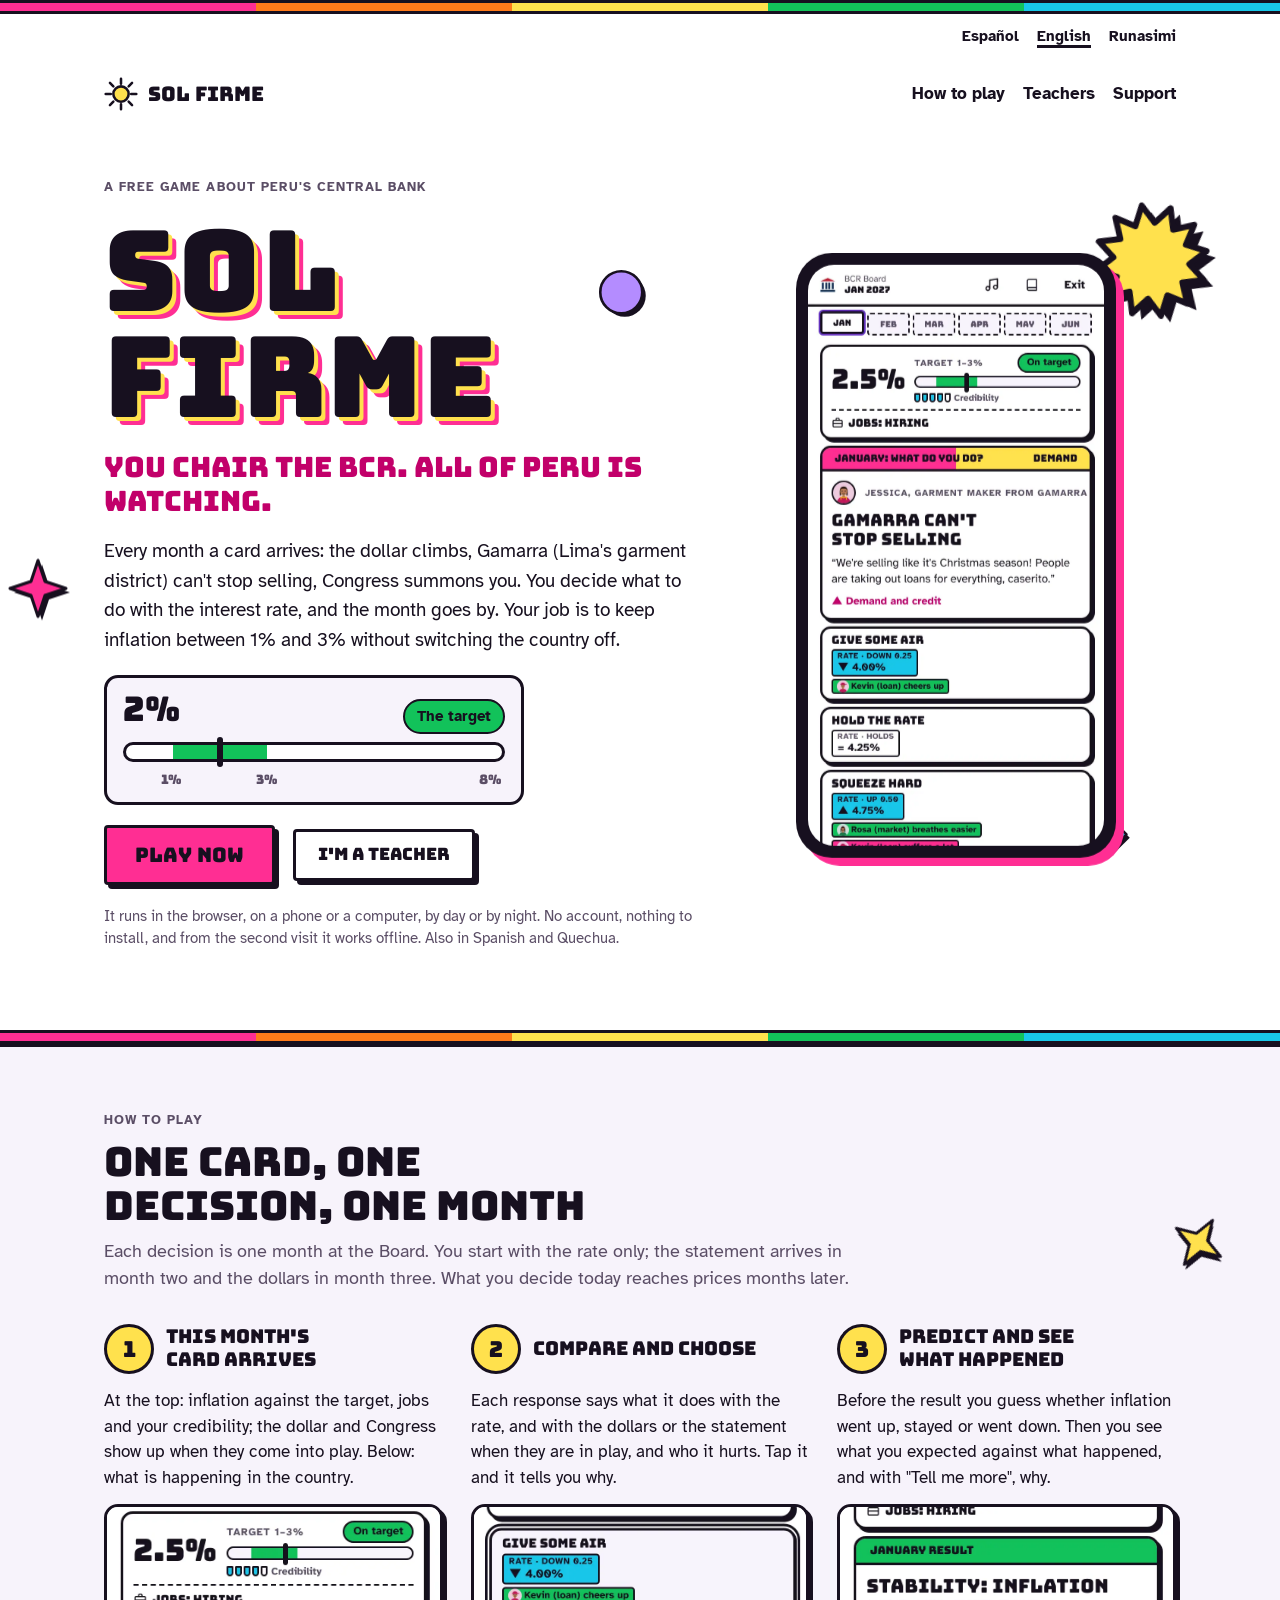
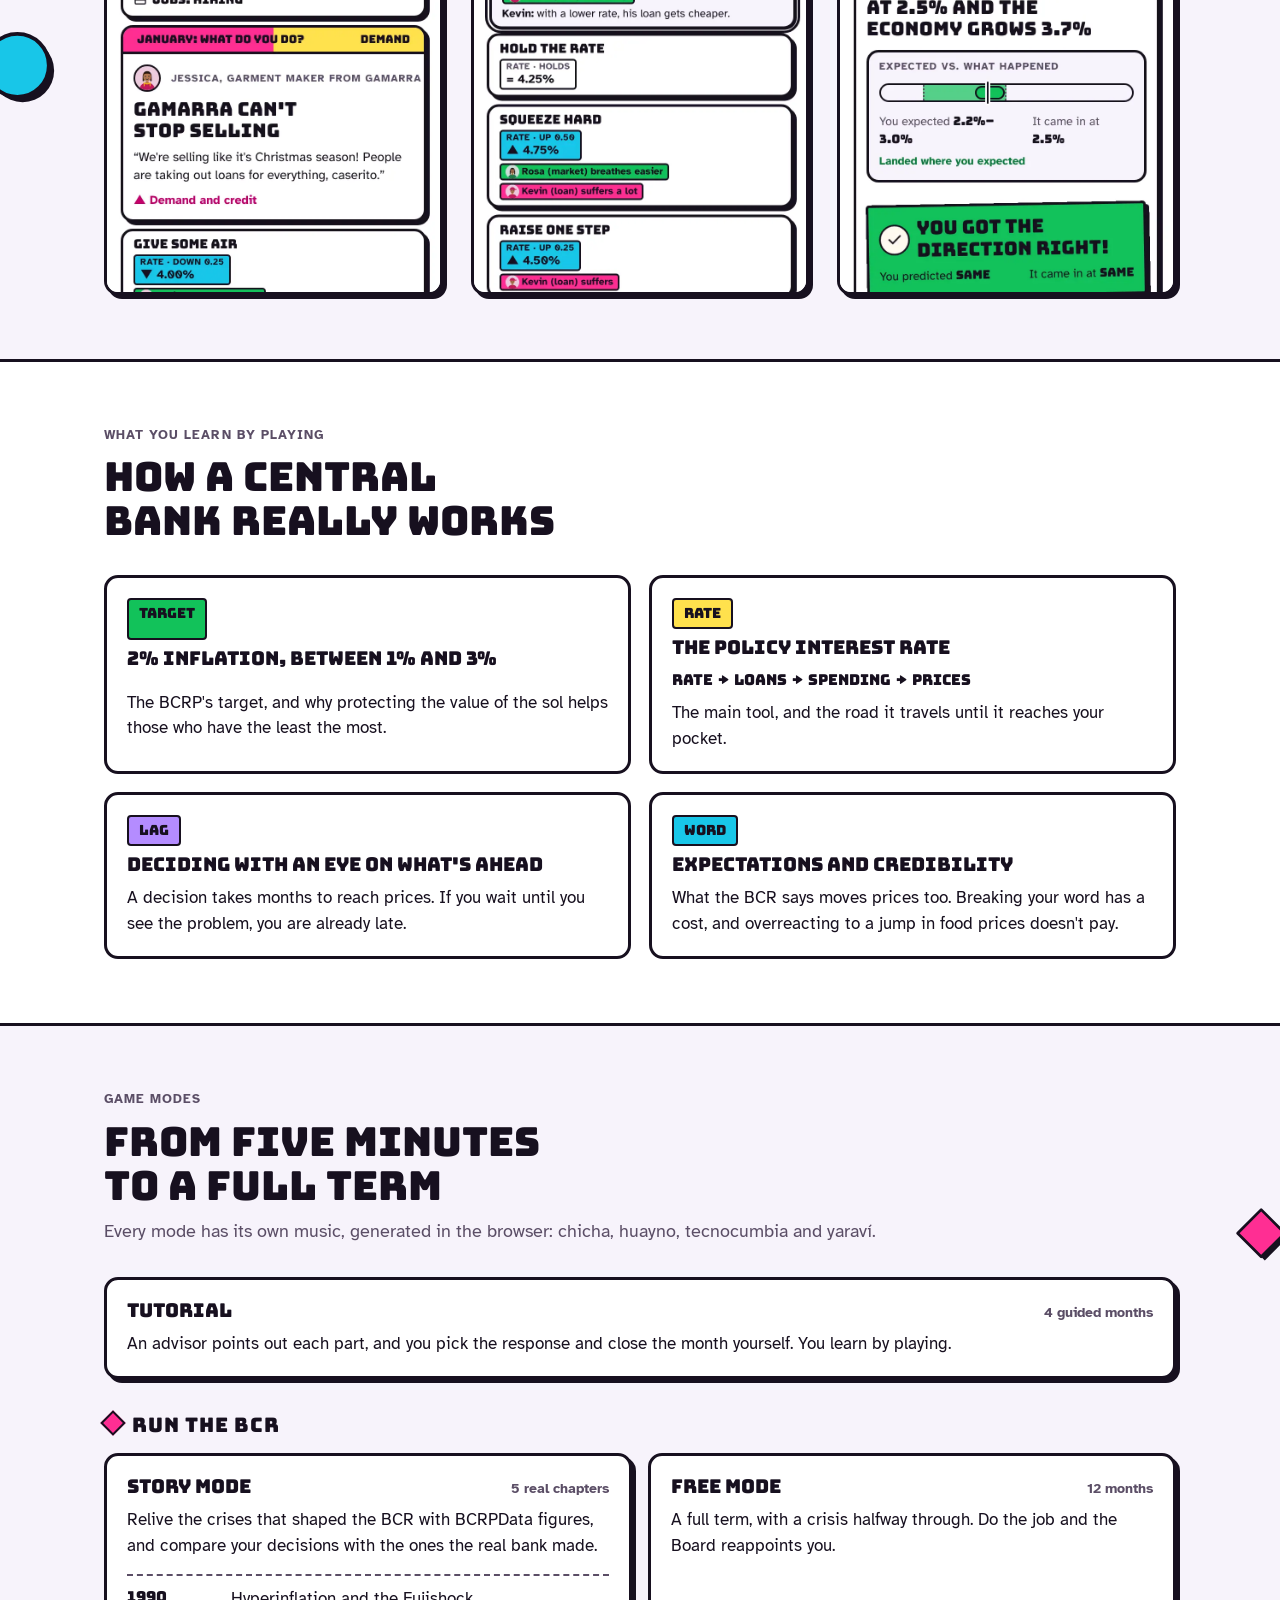
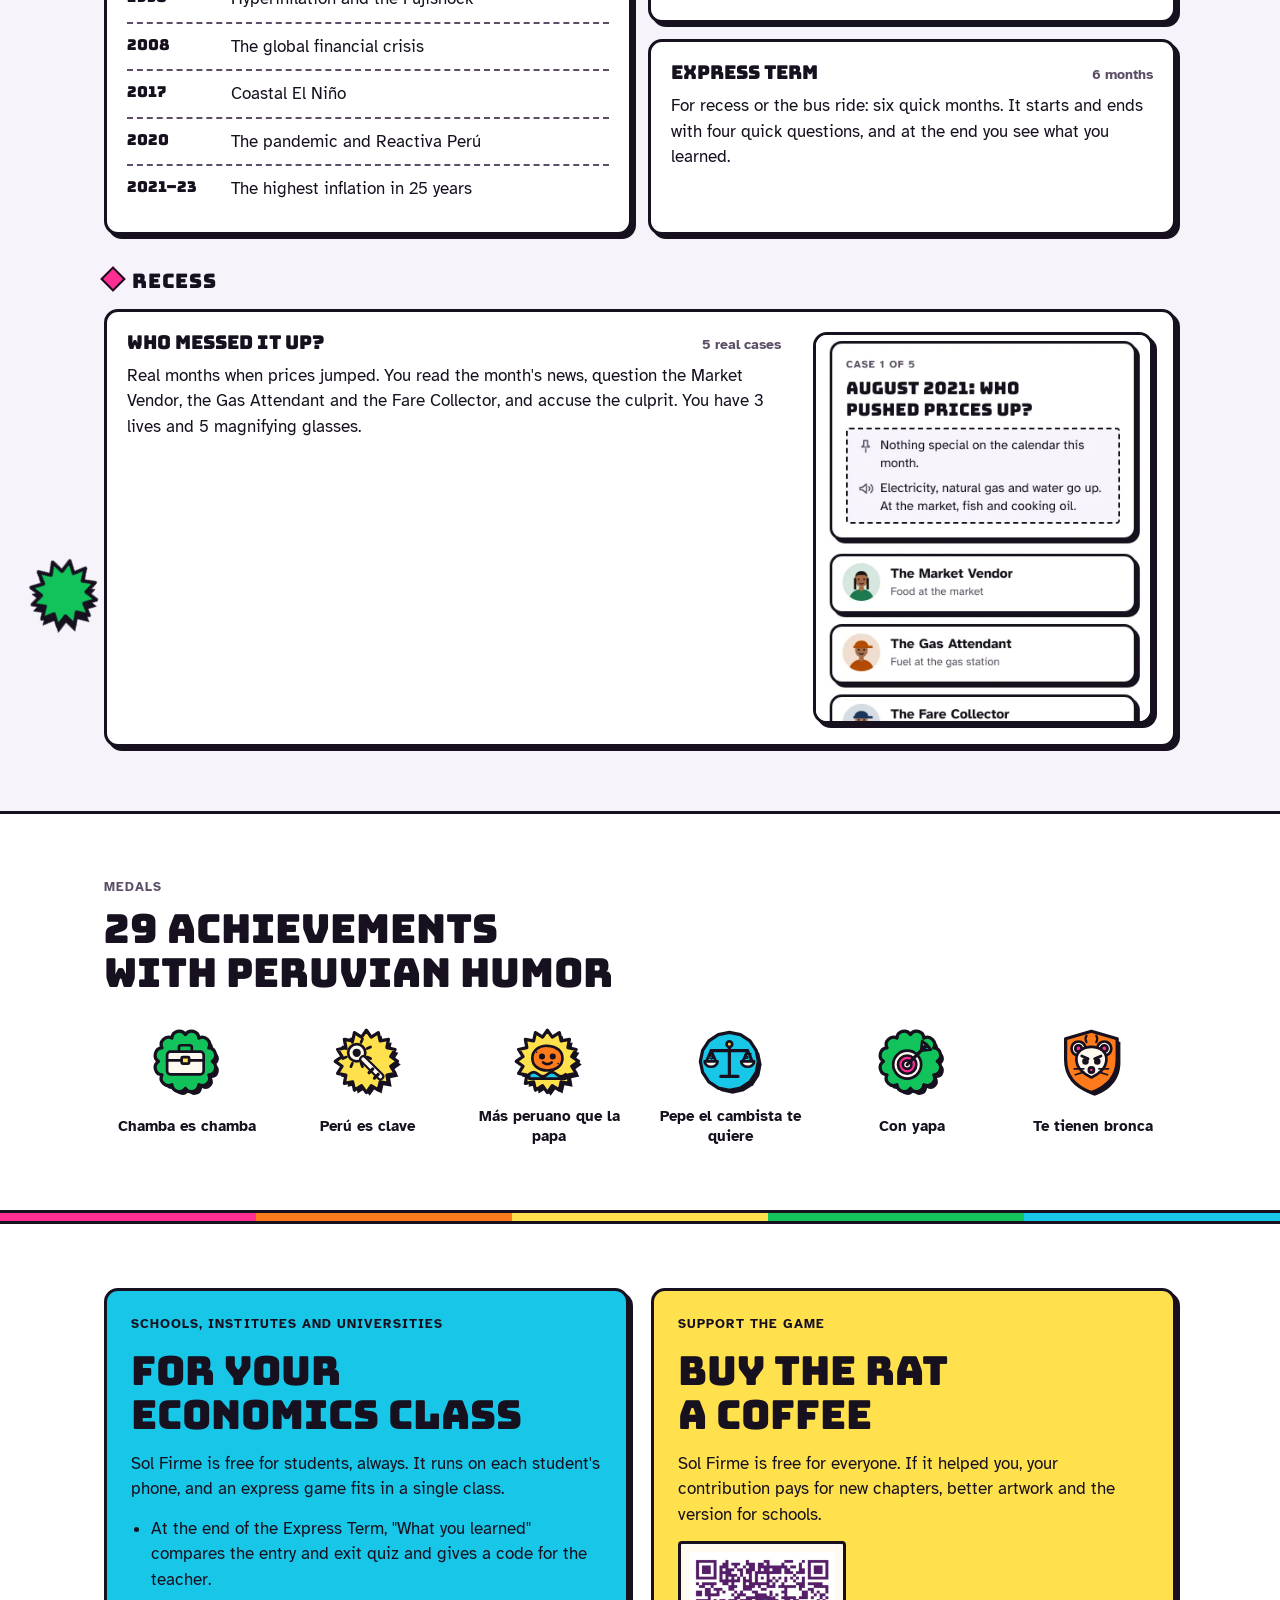
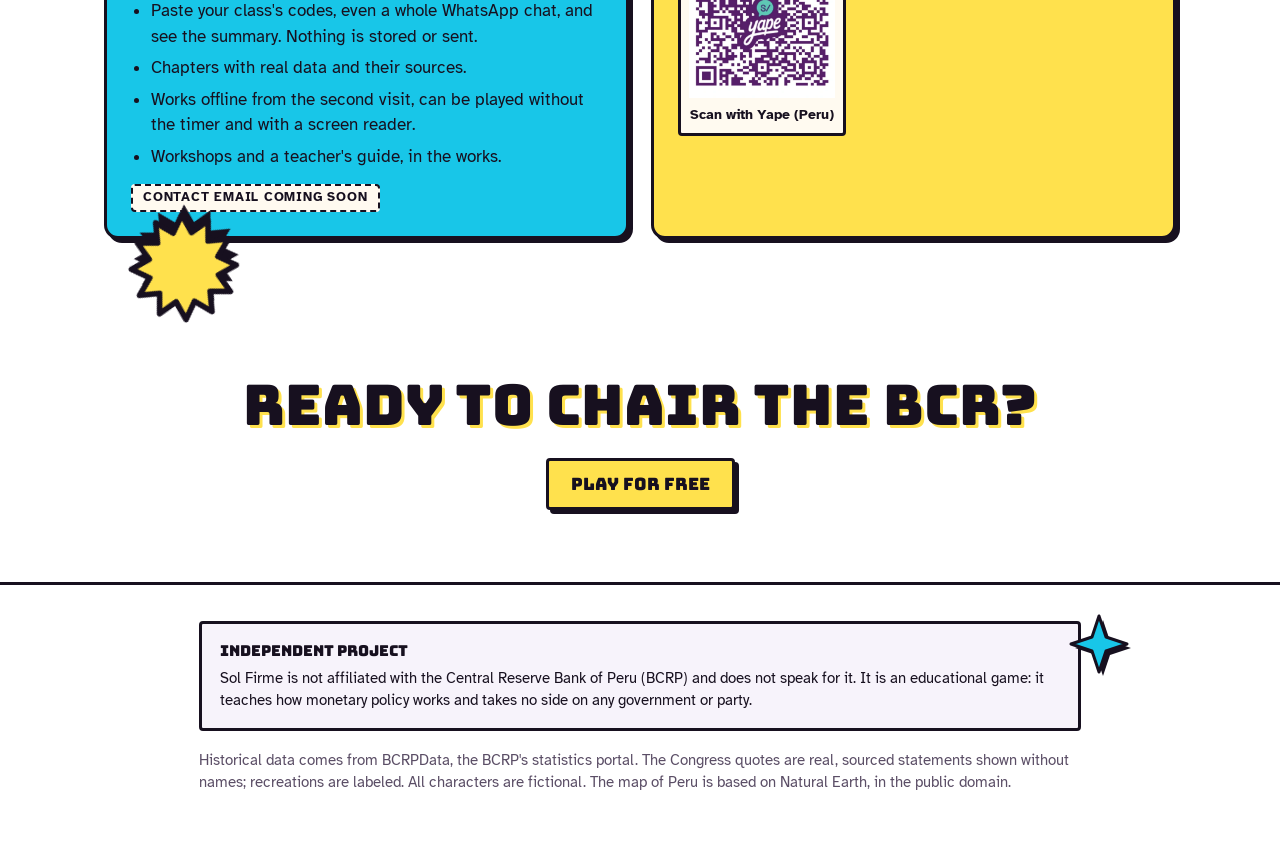
==== commit a4f73db6: "Quitar ¿Cuotitas? ¡Aguanta! de la landing El juego oculta ese minijuego (bcrp-game PR #36), así que " ====
--- a/site/en/index.html
+++ b/site/en/index.html
@@ -8,18 +8,18 @@
 <meta property="og:title" content="Sol Firme · Run Peru's central bank for one term">
 <meta property="og:description" content="A free game about monetary policy in Peru. Keep inflation between 1% and 3% without switching the country off.">
 <meta property="og:locale" content="en_US">
-<link rel="alternate" hreflang="es" href="https://carloshs92.github.io/sol-firme-landing/">
-<link rel="alternate" hreflang="en" href="https://carloshs92.github.io/sol-firme-landing/en/">
-<link rel="alternate" hreflang="qu" href="https://carloshs92.github.io/sol-firme-landing/qu/">
-<link rel="alternate" hreflang="x-default" href="https://carloshs92.github.io/sol-firme-landing/">
-<link rel="canonical" href="https://carloshs92.github.io/sol-firme-landing/en/">
+<link rel="alternate" hreflang="es" href="https://solfirme.carloshuamani.com/">
+<link rel="alternate" hreflang="en" href="https://solfirme.carloshuamani.com/en/">
+<link rel="alternate" hreflang="qu" href="https://solfirme.carloshuamani.com/qu/">
+<link rel="alternate" hreflang="x-default" href="https://solfirme.carloshuamani.com/">
+<link rel="canonical" href="https://solfirme.carloshuamani.com/en/">
 <meta name="robots" content="index, follow, max-image-preview:large">
 <meta name="theme-color" content="#ff2e93">
 <link rel="icon" href="../icono.svg" type="image/svg+xml">
 <meta property="og:type" content="website">
 <meta property="og:site_name" content="Sol Firme">
-<meta property="og:url" content="https://carloshs92.github.io/sol-firme-landing/en/">
-<meta property="og:image" content="https://carloshs92.github.io/sol-firme-landing/img/compartir-en.jpg">
+<meta property="og:url" content="https://solfirme.carloshuamani.com/en/">
+<meta property="og:image" content="https://solfirme.carloshuamani.com/img/compartir-en.jpg">
 <meta property="og:image:width" content="1200">
 <meta property="og:image:height" content="630">
 <meta property="og:image:alt" content="Sol Firme, a free game: you chair the BCR and keep inflation between 1% and 3%.">
@@ -31,8 +31,8 @@
  "@graph": [
   {
    "@type": "WebSite",
-   "@id": "https://carloshs92.github.io/sol-firme-landing/#web",
-   "url": "https://carloshs92.github.io/sol-firme-landing/",
+   "@id": "https://solfirme.carloshuamani.com/#web",
+   "url": "https://solfirme.carloshuamani.com/",
    "name": "Sol Firme",
    "inLanguage": [
     "es",
@@ -42,27 +42,27 @@
   },
   {
    "@type": "WebPage",
-   "@id": "https://carloshs92.github.io/sol-firme-landing/en/#pagina",
-   "url": "https://carloshs92.github.io/sol-firme-landing/en/",
+   "@id": "https://solfirme.carloshuamani.com/en/#pagina",
+   "url": "https://solfirme.carloshuamani.com/en/",
    "name": "Sol Firme · Free game: run the Central Reserve Bank of Peru",
    "description": "Sol Firme is a free game: you chair the Central Reserve Bank of Peru and, month after month, keep inflation between 1% and 3% without switching the country off.",
    "inLanguage": "en",
    "isPartOf": {
-    "@id": "https://carloshs92.github.io/sol-firme-landing/#web"
+    "@id": "https://solfirme.carloshuamani.com/#web"
    },
    "about": {
-    "@id": "https://carloshs92.github.io/sol-firme-landing/#juego"
-   },
-   "primaryImageOfPage": "https://carloshs92.github.io/sol-firme-landing/img/compartir-en.jpg"
+    "@id": "https://solfirme.carloshuamani.com/#juego"
+   },
+   "primaryImageOfPage": "https://solfirme.carloshuamani.com/img/compartir-en.jpg"
   },
   {
    "@type": [
     "VideoGame",
     "LearningResource"
    ],
-   "@id": "https://carloshs92.github.io/sol-firme-landing/#juego",
+   "@id": "https://solfirme.carloshuamani.com/#juego",
    "name": "Sol Firme",
-   "url": "https://bcrp-game.carlos-hs-92.workers.dev/",
+   "url": "https://solfirmejuego.carloshuamani.com/",
    "description": "Sol Firme is a free game: you chair the Central Reserve Bank of Peru and, month after month, keep inflation between 1% and 3% without switching the country off.",
    "genre": [
     "Serious game",
@@ -97,8 +97,7 @@
     "Meta de inflación del BCRP (2%, rango de 1% a 3%)",
     "Tasa de interés de referencia",
     "Expectativas y credibilidad del banco central",
-    "Inflación por alimentos, combustible y transporte",
-    "Costo del crédito: tarjetas y préstamos"
+    "Inflación por alimentos, combustible y transporte"
    ],
    "audience": {
     "@type": "EducationalAudience",
@@ -116,8 +115,8 @@
     "@type": "Person",
     "name": "Carlos Huamani"
    },
-   "image": "https://carloshs92.github.io/sol-firme-landing/img/compartir-es.jpg",
-   "screenshot": "https://carloshs92.github.io/sol-firme-landing/img/turno-dia.webp"
+   "image": "https://solfirme.carloshuamani.com/img/compartir-es.jpg",
+   "screenshot": "https://solfirme.carloshuamani.com/img/turno-dia.webp"
   }
  ]
 }
@@ -171,7 +170,7 @@
       </div>
       <div class="acciones">
         <!-- Enlace al juego: está aquí y en "Jugar gratis" al final. -->
-        <a class="btn btn-accion" href="https://bcrp-game.carlos-hs-92.workers.dev/?lang=en">Play now</a>
+        <a class="btn btn-accion" href="https://solfirmejuego.carloshuamani.com/?lang=en">Play now</a>
         <a class="btn" href="#docentes">I'm a teacher</a>
       </div>
       <p class="nota">It runs in the browser, on a phone or a computer, by day or by night. No account, nothing to install, and from the second visit it works offline. Also in Spanish and Quechua.</p>
@@ -287,20 +286,12 @@
           <p>For recess or the bus ride: six quick months. It starts and ends with four quick questions, and at the end you see what you learned.</p>
         </article>
         <h3 class="familia">Recess</h3>
-        <article class="modo">
+        <article class="modo modo-solo">
           <div class="modo-cabeza"><h3>Who messed it up?</h3><span class="duracion">5 real cases</span></div>
           <p>Real months when prices jumped. You read the month's news, question the Market Vendor, the Gas Attendant and the Fare Collector, and accuse the culprit. You have 3 lives and 5 magnifying glasses.</p>
           <div class="captura">
             <img class="dia" src="../img/en/malogro-dia.webp" width="780" height="900" alt="Who messed it up?: a real case with the month's clues and the three suspects." loading="lazy">
             <img class="noche" src="../img/en/malogro-noche.webp" width="780" height="900" alt="Who messed it up?: a real case with the month's clues and the three suspects." loading="lazy">
-          </div>
-        </article>
-        <article class="modo">
-          <div class="modo-cabeza"><h3>Easy installments? Hold on!</h3><span class="duracion">6 months</span></div>
-          <p>Make it to payday: pick a bank card or a municipal savings bank card, decide how to pay for each craving or mishap, and whether to pay the minimum or all of it. With the real BCRP rates.</p>
-          <div class="captura">
-            <img class="dia" src="../img/en/cuotitas-dia.webp" width="780" height="900" alt="Easy installments? Hold on!: this month's craving, sneakers on sale, and the ways to pay for them." loading="lazy">
-            <img class="noche" src="../img/en/cuotitas-noche.webp" width="780" height="900" alt="Easy installments? Hold on!: this month's craving, sneakers on sale, and the ways to pay for them." loading="lazy">
           </div>
         </article>
       </div>
@@ -354,7 +345,7 @@
     <div class="adorno a-amarillo" style="top:14%;left:4%;width:clamp(64px,13vw,120px)" data-parallax="-0.3" data-giro="0.05" aria-hidden="true"><svg viewBox="0 0 64 64"><use class="sombra" href="#a-sol" x="4" y="4"/><use class="forma" href="#a-sol"/></svg></div>
     <div class="adorno a-cian" style="bottom:16%;right:6%;width:clamp(40px,8vw,64px)" data-parallax="0.35" aria-hidden="true"><svg viewBox="0 0 64 64"><use class="sombra" href="#a-estrella" x="4" y="4"/><use class="forma" href="#a-estrella"/></svg></div>
     <h2>Ready to chair the BCR?</h2>
-    <a class="btn btn-amarillo" href="https://bcrp-game.carlos-hs-92.workers.dev/?lang=en">Play for free</a>
+    <a class="btn btn-amarillo" href="https://solfirmejuego.carloshuamani.com/?lang=en">Play for free</a>
   </section>
 </main>
 
--- a/site/estilo.css
+++ b/site/estilo.css
@@ -57,6 +57,9 @@
 h2 { font-size: clamp(26px, 6vw, 40px); line-height: 1.1; }
 h3 { font-size: 19px; line-height: 1.2; }
 p { margin: 0; }
+
+/* Lo que se toca no se selecciona: ni el texto de los botones ni el menú de copiar de iOS. */
+.btn, button, summary, .marca, nav a { -webkit-user-select: none; user-select: none; -webkit-touch-callout: none; }
 
 /* Botones del design system: contorno grueso y sombra dura; uno solo fucsia por pantalla. */
 .btn { display: inline-flex; align-items: center; justify-content: center; gap: 10px; min-height: 52px; padding: 0 22px;
@@ -222,3 +225,10 @@
 .familia::before { content: ""; display: inline-block; width: 14px; height: 14px; margin-right: 10px; background: var(--fucsia); border: var(--borde-fino) solid var(--trazo); transform: rotate(45deg); }
 @media (min-width: 760px) { .modo-tutorial { grid-column: 1 / -1; } }
 .modo .captura { margin-top: 6px; aspect-ratio: 780 / 900; }
+
+/* Un solo minijuego en "Recreo": en pantalla ancha ocupa la fila, texto a la izquierda y captura a la derecha. */
+@media (min-width: 760px) {
+  .modo-solo { grid-column: 1 / -1; display: grid; grid-template-columns: minmax(0, 1fr) minmax(0, 340px); column-gap: 32px; align-content: start; }
+  .modo-solo > :not(.captura) { grid-column: 1; }
+  .modo-solo .captura { grid-column: 2; grid-row: 1 / span 3; margin-top: 0; }
+}
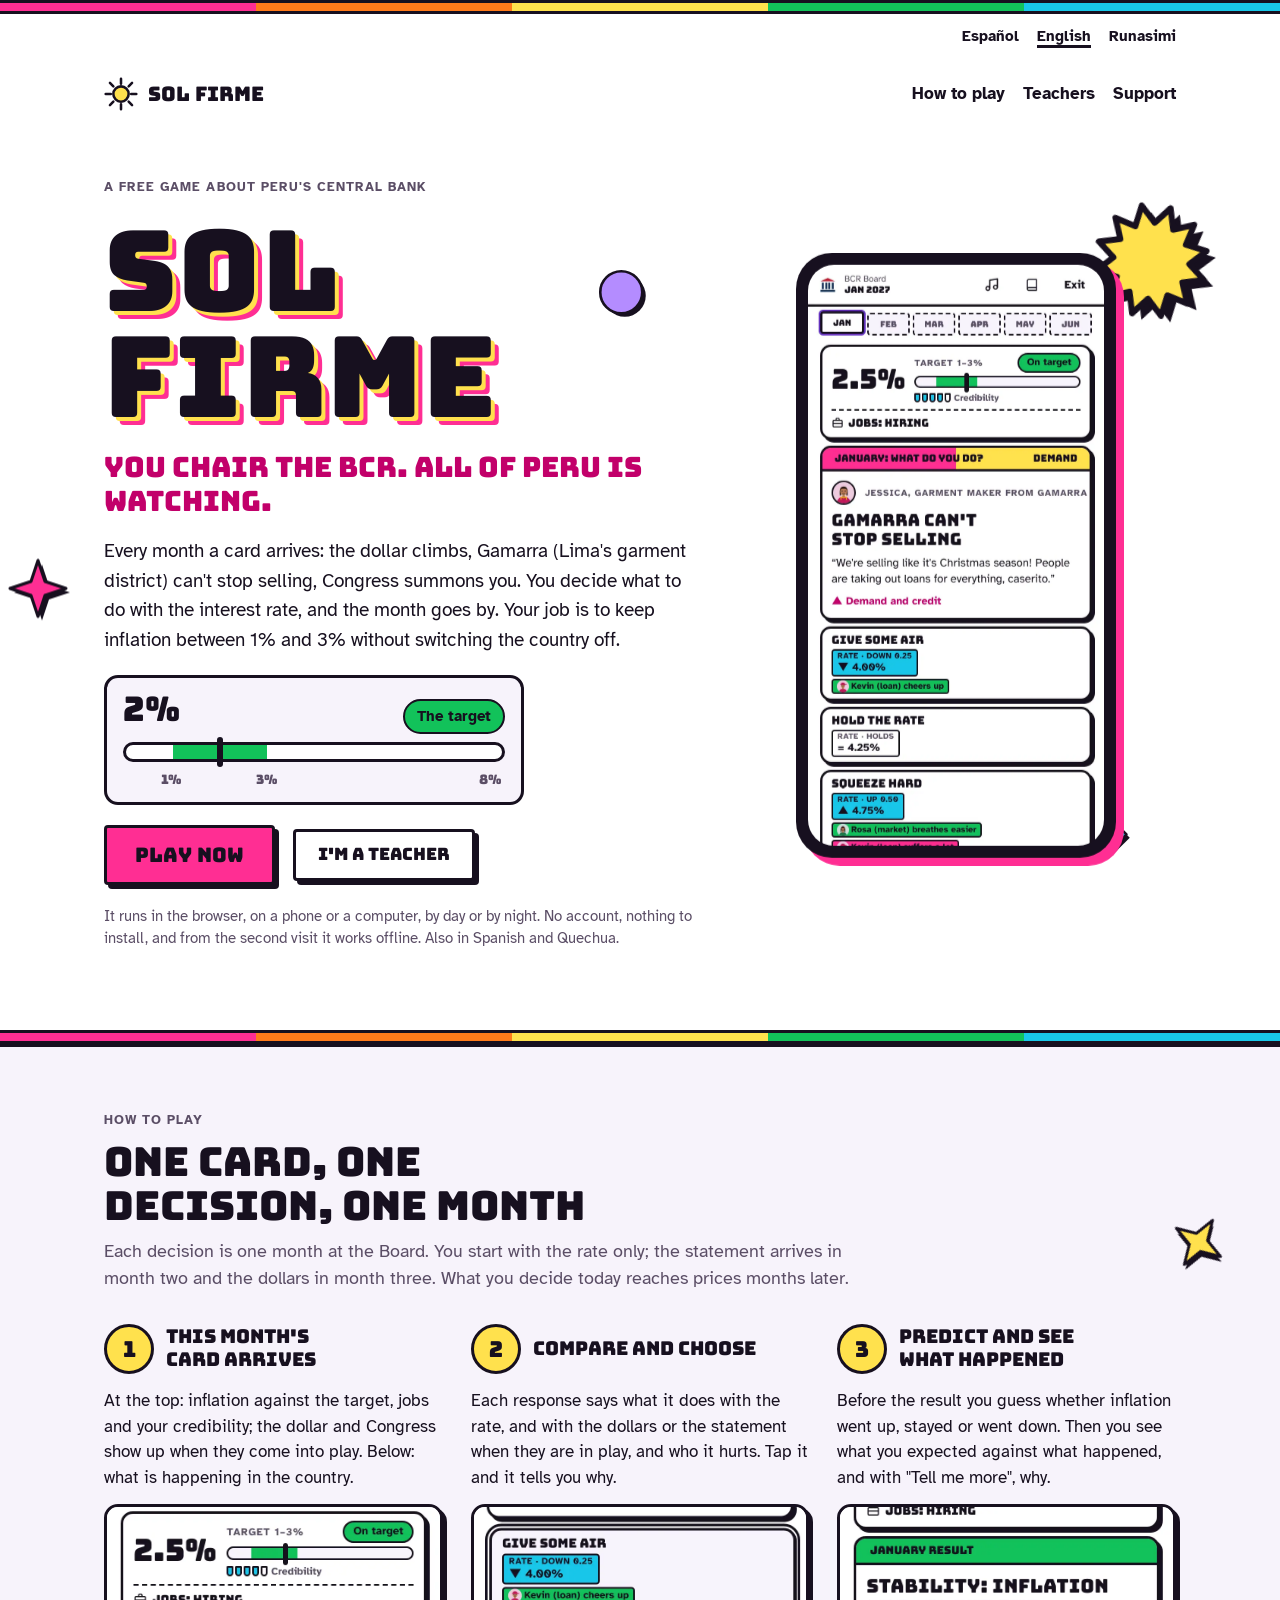
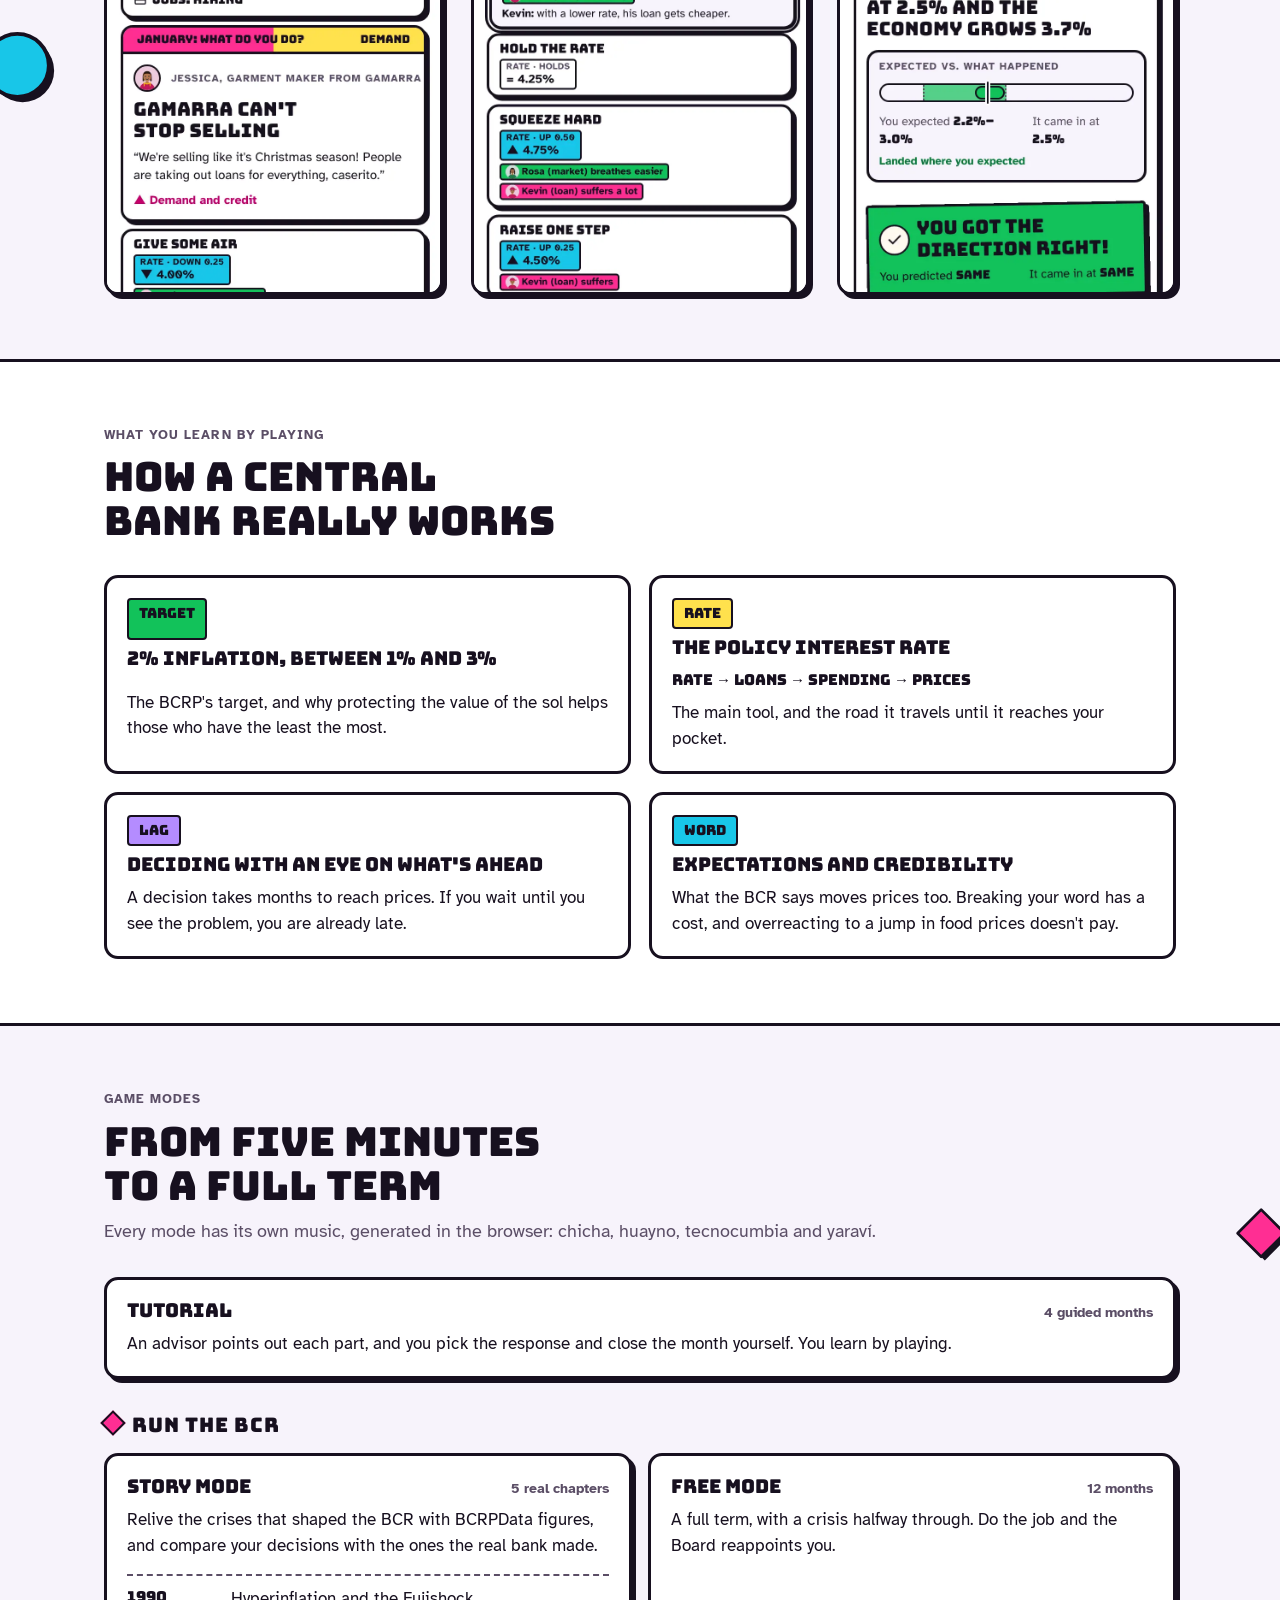
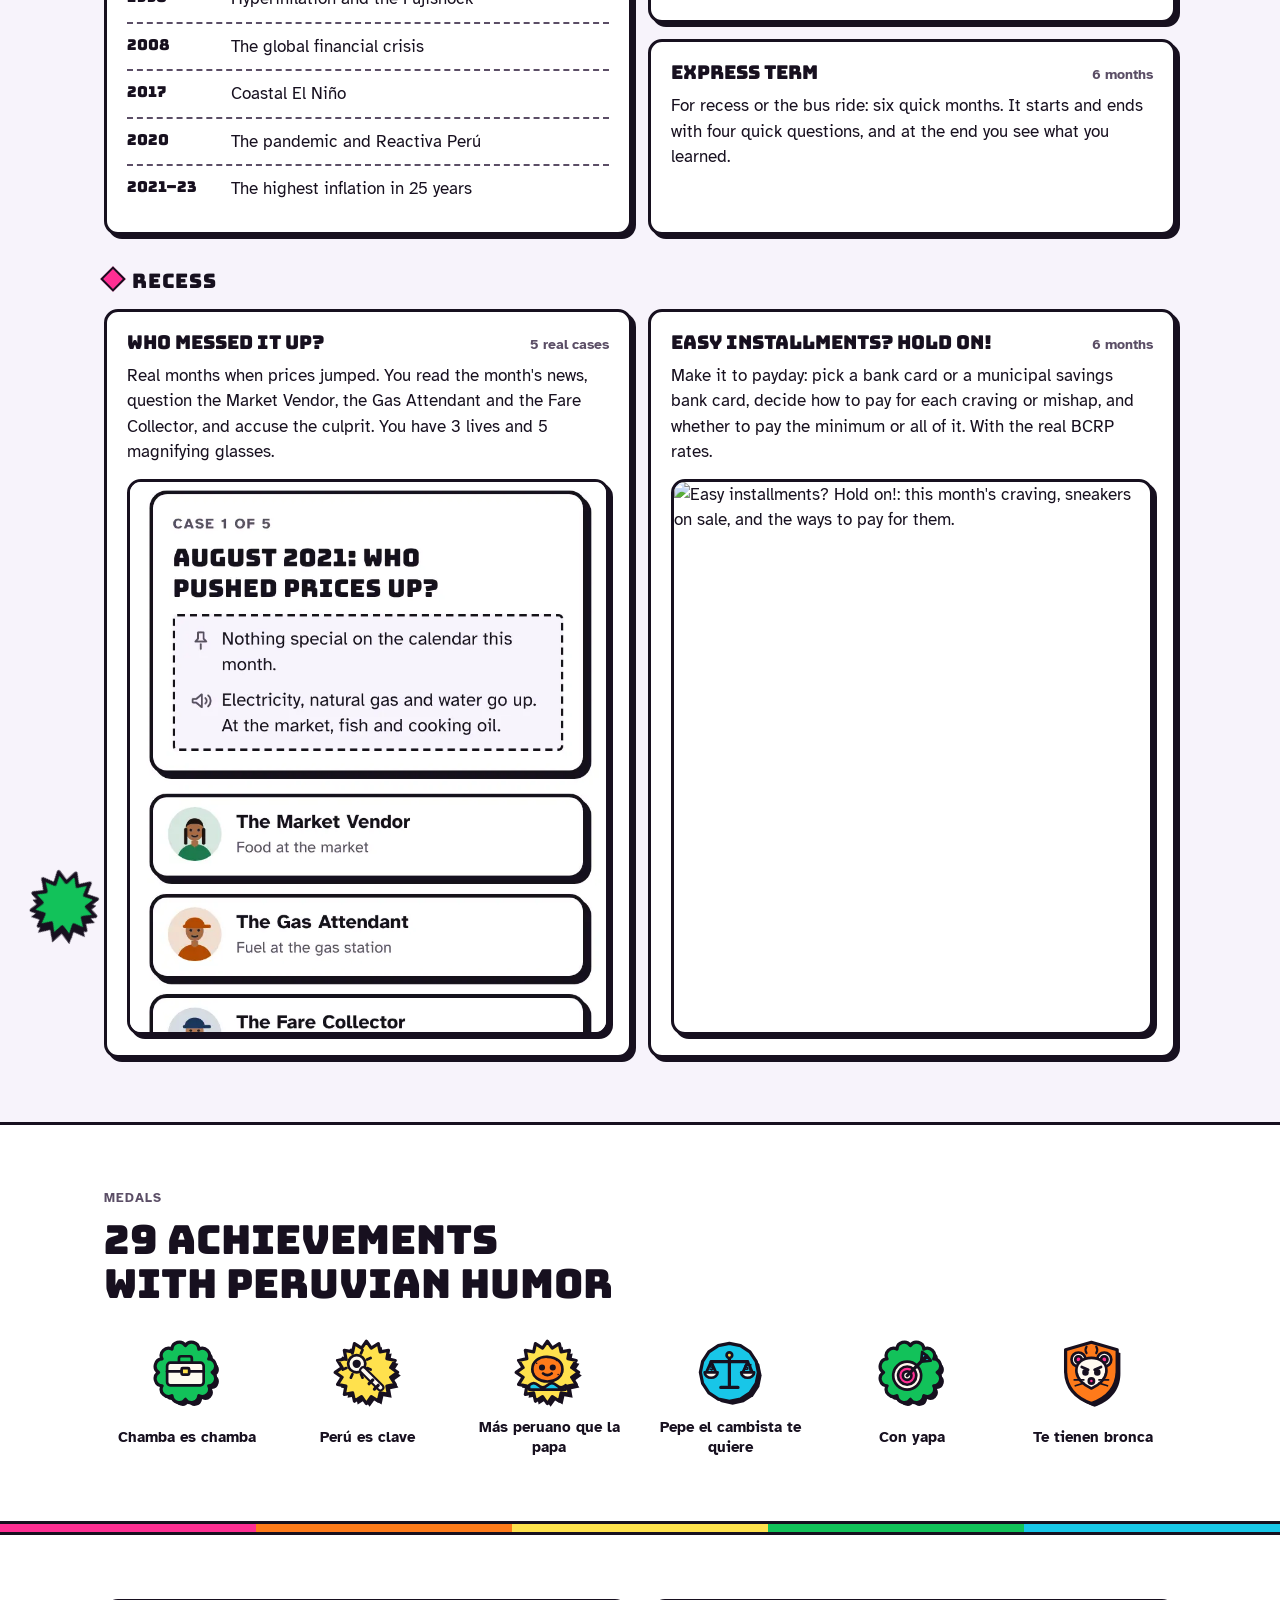
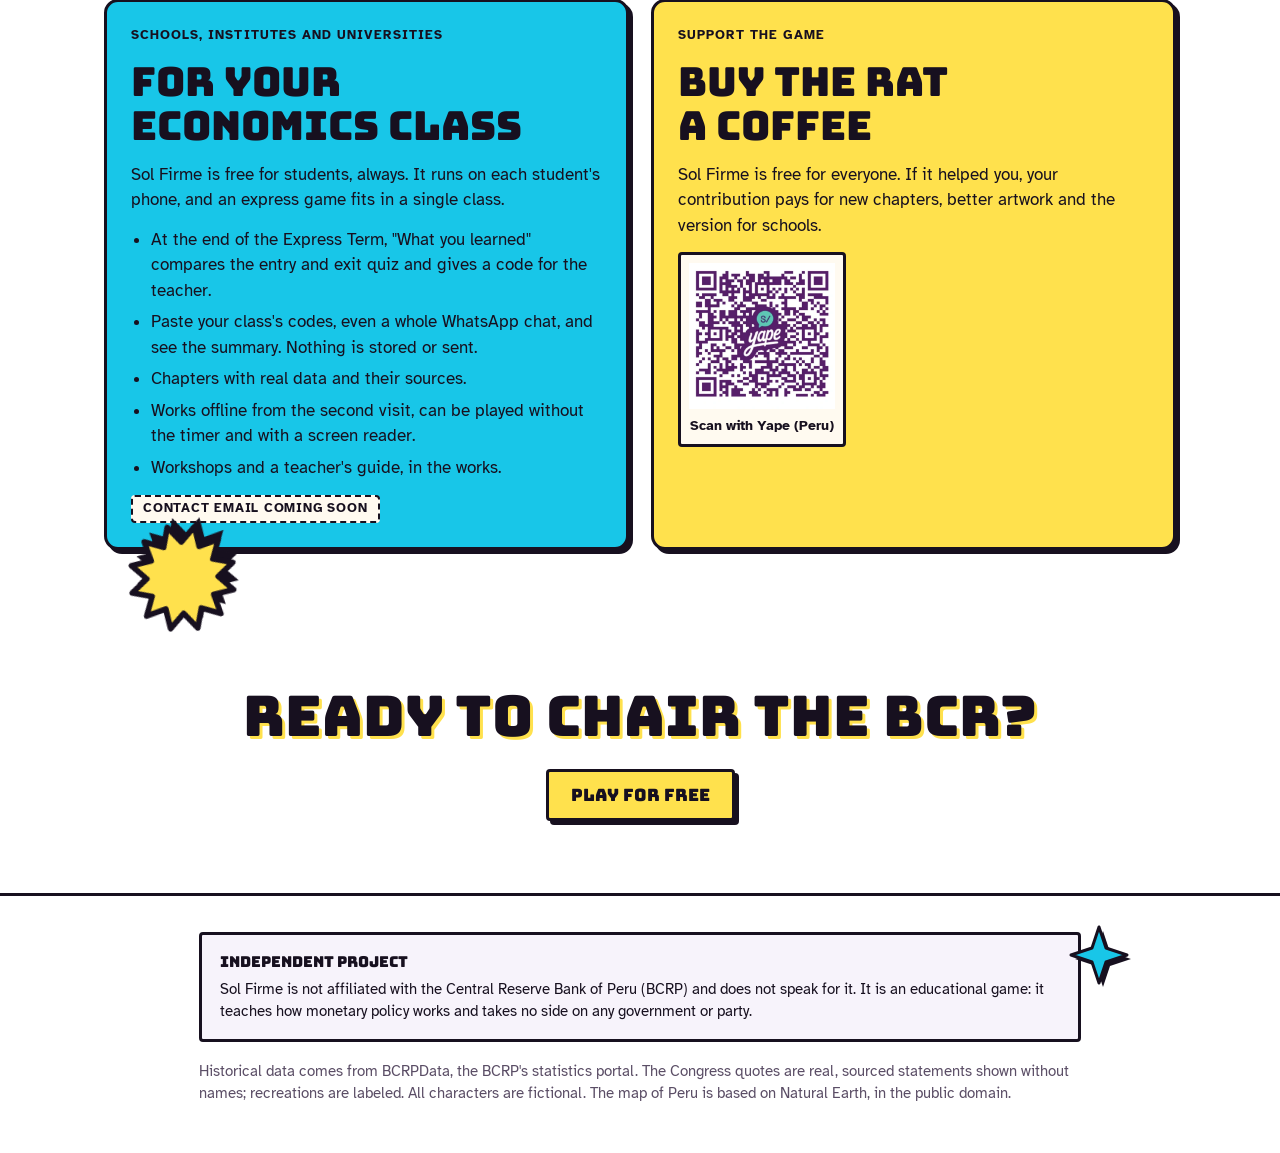
==== commit 2c3b93b3: "SEO de la landing: fuentes propias, imagen principal primero y etiquetas para redes - Bungee y Atkin" ====
--- a/site/en/index.html
+++ b/site/en/index.html
@@ -8,6 +8,8 @@
 <meta property="og:title" content="Sol Firme · Run Peru's central bank for one term">
 <meta property="og:description" content="A free game about monetary policy in Peru. Keep inflation between 1% and 3% without switching the country off.">
 <meta property="og:locale" content="en_US">
+<meta property="og:locale:alternate" content="es_PE">
+<meta property="og:locale:alternate" content="qu_PE">
 <link rel="alternate" hreflang="es" href="https://solfirme.carloshuamani.com/">
 <link rel="alternate" hreflang="en" href="https://solfirme.carloshuamani.com/en/">
 <link rel="alternate" hreflang="qu" href="https://solfirme.carloshuamani.com/qu/">
@@ -24,6 +26,10 @@
 <meta property="og:image:height" content="630">
 <meta property="og:image:alt" content="Sol Firme, a free game: you chair the BCR and keep inflation between 1% and 3%.">
 <meta name="twitter:card" content="summary_large_image">
+<meta name="twitter:title" content="Sol Firme · Run Peru's central bank for one term">
+<meta name="twitter:description" content="A free game about monetary policy in Peru. Keep inflation between 1% and 3% without switching the country off.">
+<meta name="twitter:image" content="https://solfirme.carloshuamani.com/img/compartir-en.jpg">
+<meta name="twitter:image:alt" content="Sol Firme, a free game: you chair the BCR and keep inflation between 1% and 3%.">
 <link rel="alternate" type="text/markdown" href="../llms.txt" title="Sol Firme summary for AI assistants">
 <script type="application/ld+json">
 {
@@ -97,7 +103,8 @@
     "Meta de inflación del BCRP (2%, rango de 1% a 3%)",
     "Tasa de interés de referencia",
     "Expectativas y credibilidad del banco central",
-    "Inflación por alimentos, combustible y transporte"
+    "Inflación por alimentos, combustible y transporte",
+    "Costo del crédito: tarjetas y préstamos"
    ],
    "audience": {
     "@type": "EducationalAudience",
@@ -116,14 +123,13 @@
     "name": "Carlos Huamani"
    },
    "image": "https://solfirme.carloshuamani.com/img/compartir-es.jpg",
-   "screenshot": "https://solfirme.carloshuamani.com/img/turno-dia.webp"
+   "screenshot": "https://solfirme.carloshuamani.com/img/en/turno-dia.webp"
   }
  ]
 }
 </script>
-<link rel="preconnect" href="https://fonts.googleapis.com">
-<link rel="preconnect" href="https://fonts.gstatic.com" crossorigin>
-<link href="https://fonts.googleapis.com/css2?family=Atkinson+Hyperlegible:ital,wght@0,400;0,700;1,400&family=Bungee&display=swap" rel="stylesheet">
+<link rel="preload" href="../fuentes/bungee-400-latin.woff2" as="font" type="font/woff2" crossorigin>
+<link rel="preload" href="../fuentes/atkinson-hyperlegible-400-latin.woff2" as="font" type="font/woff2" crossorigin>
 <link rel="stylesheet" href="../estilo.css">
 </head>
 <body>
@@ -176,8 +182,8 @@
       <p class="nota">It runs in the browser, on a phone or a computer, by day or by night. No account, nothing to install, and from the second visit it works offline. Also in Spanish and Quechua.</p>
     </div>
     <div class="celular" data-parallax="-0.08">
-      <img class="dia" src="../img/en/turno-dia.webp" width="780" height="1530" alt="Game screen: inflation at 2.5%, on target, jobs, credibility, this month's card and the responses with what each one does with the rate.">
-      <img class="noche" src="../img/en/turno-noche.webp" width="780" height="1530" alt="Game screen: inflation at 2.5%, on target, jobs, credibility, this month's card and the responses with what each one does with the rate.">
+      <img class="dia" src="../img/en/turno-dia.webp" width="780" height="1530" fetchpriority="high" alt="Game screen: inflation at 2.5%, on target, jobs, credibility, this month's card and the responses with what each one does with the rate.">
+      <img class="noche" src="../img/en/turno-noche.webp" width="780" height="1530" fetchpriority="high" alt="Game screen: inflation at 2.5%, on target, jobs, credibility, this month's card and the responses with what each one does with the rate.">
     </div>
   </section>
 
@@ -286,12 +292,20 @@
           <p>For recess or the bus ride: six quick months. It starts and ends with four quick questions, and at the end you see what you learned.</p>
         </article>
         <h3 class="familia">Recess</h3>
-        <article class="modo modo-solo">
+        <article class="modo">
           <div class="modo-cabeza"><h3>Who messed it up?</h3><span class="duracion">5 real cases</span></div>
           <p>Real months when prices jumped. You read the month's news, question the Market Vendor, the Gas Attendant and the Fare Collector, and accuse the culprit. You have 3 lives and 5 magnifying glasses.</p>
           <div class="captura">
             <img class="dia" src="../img/en/malogro-dia.webp" width="780" height="900" alt="Who messed it up?: a real case with the month's clues and the three suspects." loading="lazy">
             <img class="noche" src="../img/en/malogro-noche.webp" width="780" height="900" alt="Who messed it up?: a real case with the month's clues and the three suspects." loading="lazy">
+          </div>
+        </article>
+        <article class="modo">
+          <div class="modo-cabeza"><h3>Easy installments? Hold on!</h3><span class="duracion">6 months</span></div>
+          <p>Make it to payday: pick a bank card or a municipal savings bank card, decide how to pay for each craving or mishap, and whether to pay the minimum or all of it. With the real BCRP rates.</p>
+          <div class="captura">
+            <img class="dia" src="../img/en/cuotitas-dia.webp" width="780" height="900" alt="Easy installments? Hold on!: this month's craving, sneakers on sale, and the ways to pay for them." loading="lazy">
+            <img class="noche" src="../img/en/cuotitas-noche.webp" width="780" height="900" alt="Easy installments? Hold on!: this month's craving, sneakers on sale, and the ways to pay for them." loading="lazy">
           </div>
         </article>
       </div>
--- a/site/estilo.css
+++ b/site/estilo.css
@@ -1,3 +1,12 @@
+/* Fuentes servidas desde la landing (antes Google Fonts): carga más rápido y no conecta con Google.
+   Bungee y Atkinson Hyperlegible, licencia SIL OFL 1.1 (fuentes/OFL-*.txt). */
+@font-face { font-family: 'Atkinson Hyperlegible'; font-style: normal; font-weight: 400; font-display: swap; src: url('fuentes/atkinson-hyperlegible-400-latin-ext.woff2') format('woff2'); unicode-range: U+0100-02BA, U+02BD-02C5, U+02C7-02CC, U+02CE-02D7, U+02DD-02FF, U+0304, U+0308, U+0329, U+1D00-1DBF, U+1E00-1E9F, U+1EF2-1EFF, U+2020, U+20A0-20AB, U+20AD-20C4, U+2113, U+2C60-2C7F, U+A720-A7FF; }
+@font-face { font-family: 'Atkinson Hyperlegible'; font-style: normal; font-weight: 400; font-display: swap; src: url('fuentes/atkinson-hyperlegible-400-latin.woff2') format('woff2'); unicode-range: U+0000-00FF, U+0131, U+0152-0153, U+02BB-02BC, U+02C6, U+02DA, U+02DC, U+0304, U+0308, U+0329, U+2000-206F, U+20AC, U+2122, U+2191, U+2193, U+2212, U+2215, U+FEFF, U+FFFD; }
+@font-face { font-family: 'Atkinson Hyperlegible'; font-style: normal; font-weight: 700; font-display: swap; src: url('fuentes/atkinson-hyperlegible-700-latin-ext.woff2') format('woff2'); unicode-range: U+0100-02BA, U+02BD-02C5, U+02C7-02CC, U+02CE-02D7, U+02DD-02FF, U+0304, U+0308, U+0329, U+1D00-1DBF, U+1E00-1E9F, U+1EF2-1EFF, U+2020, U+20A0-20AB, U+20AD-20C4, U+2113, U+2C60-2C7F, U+A720-A7FF; }
+@font-face { font-family: 'Atkinson Hyperlegible'; font-style: normal; font-weight: 700; font-display: swap; src: url('fuentes/atkinson-hyperlegible-700-latin.woff2') format('woff2'); unicode-range: U+0000-00FF, U+0131, U+0152-0153, U+02BB-02BC, U+02C6, U+02DA, U+02DC, U+0304, U+0308, U+0329, U+2000-206F, U+20AC, U+2122, U+2191, U+2193, U+2212, U+2215, U+FEFF, U+FFFD; }
+@font-face { font-family: 'Bungee'; font-style: normal; font-weight: 400; font-display: swap; src: url('fuentes/bungee-400-latin-ext.woff2') format('woff2'); unicode-range: U+0100-02BA, U+02BD-02C5, U+02C7-02CC, U+02CE-02D7, U+02DD-02FF, U+0304, U+0308, U+0329, U+1D00-1DBF, U+1E00-1E9F, U+1EF2-1EFF, U+2020, U+20A0-20AB, U+20AD-20C4, U+2113, U+2C60-2C7F, U+A720-A7FF; }
+@font-face { font-family: 'Bungee'; font-style: normal; font-weight: 400; font-display: swap; src: url('fuentes/bungee-400-latin.woff2') format('woff2'); unicode-range: U+0000-00FF, U+0131, U+0152-0153, U+02BB-02BC, U+02C6, U+02DA, U+02DC, U+0304, U+0308, U+0329, U+2000-206F, U+20AC, U+2122, U+2191, U+2193, U+2212, U+2215, U+FEFF, U+FFFD; }
+
 /* Diseño: cartel chicha de una columna en celular (franjas de color, contorno grueso, sombra dura);
    en escritorio el hero se abre en dos columnas con el celular a la derecha.
    Tokens: copia de src/tokens.css del juego (design system "Sol Firme Chicha"). */
@@ -225,10 +234,3 @@
 .familia::before { content: ""; display: inline-block; width: 14px; height: 14px; margin-right: 10px; background: var(--fucsia); border: var(--borde-fino) solid var(--trazo); transform: rotate(45deg); }
 @media (min-width: 760px) { .modo-tutorial { grid-column: 1 / -1; } }
 .modo .captura { margin-top: 6px; aspect-ratio: 780 / 900; }
-
-/* Un solo minijuego en "Recreo": en pantalla ancha ocupa la fila, texto a la izquierda y captura a la derecha. */
-@media (min-width: 760px) {
-  .modo-solo { grid-column: 1 / -1; display: grid; grid-template-columns: minmax(0, 1fr) minmax(0, 340px); column-gap: 32px; align-content: start; }
-  .modo-solo > :not(.captura) { grid-column: 1; }
-  .modo-solo .captura { grid-column: 2; grid-row: 1 / span 3; margin-top: 0; }
-}
